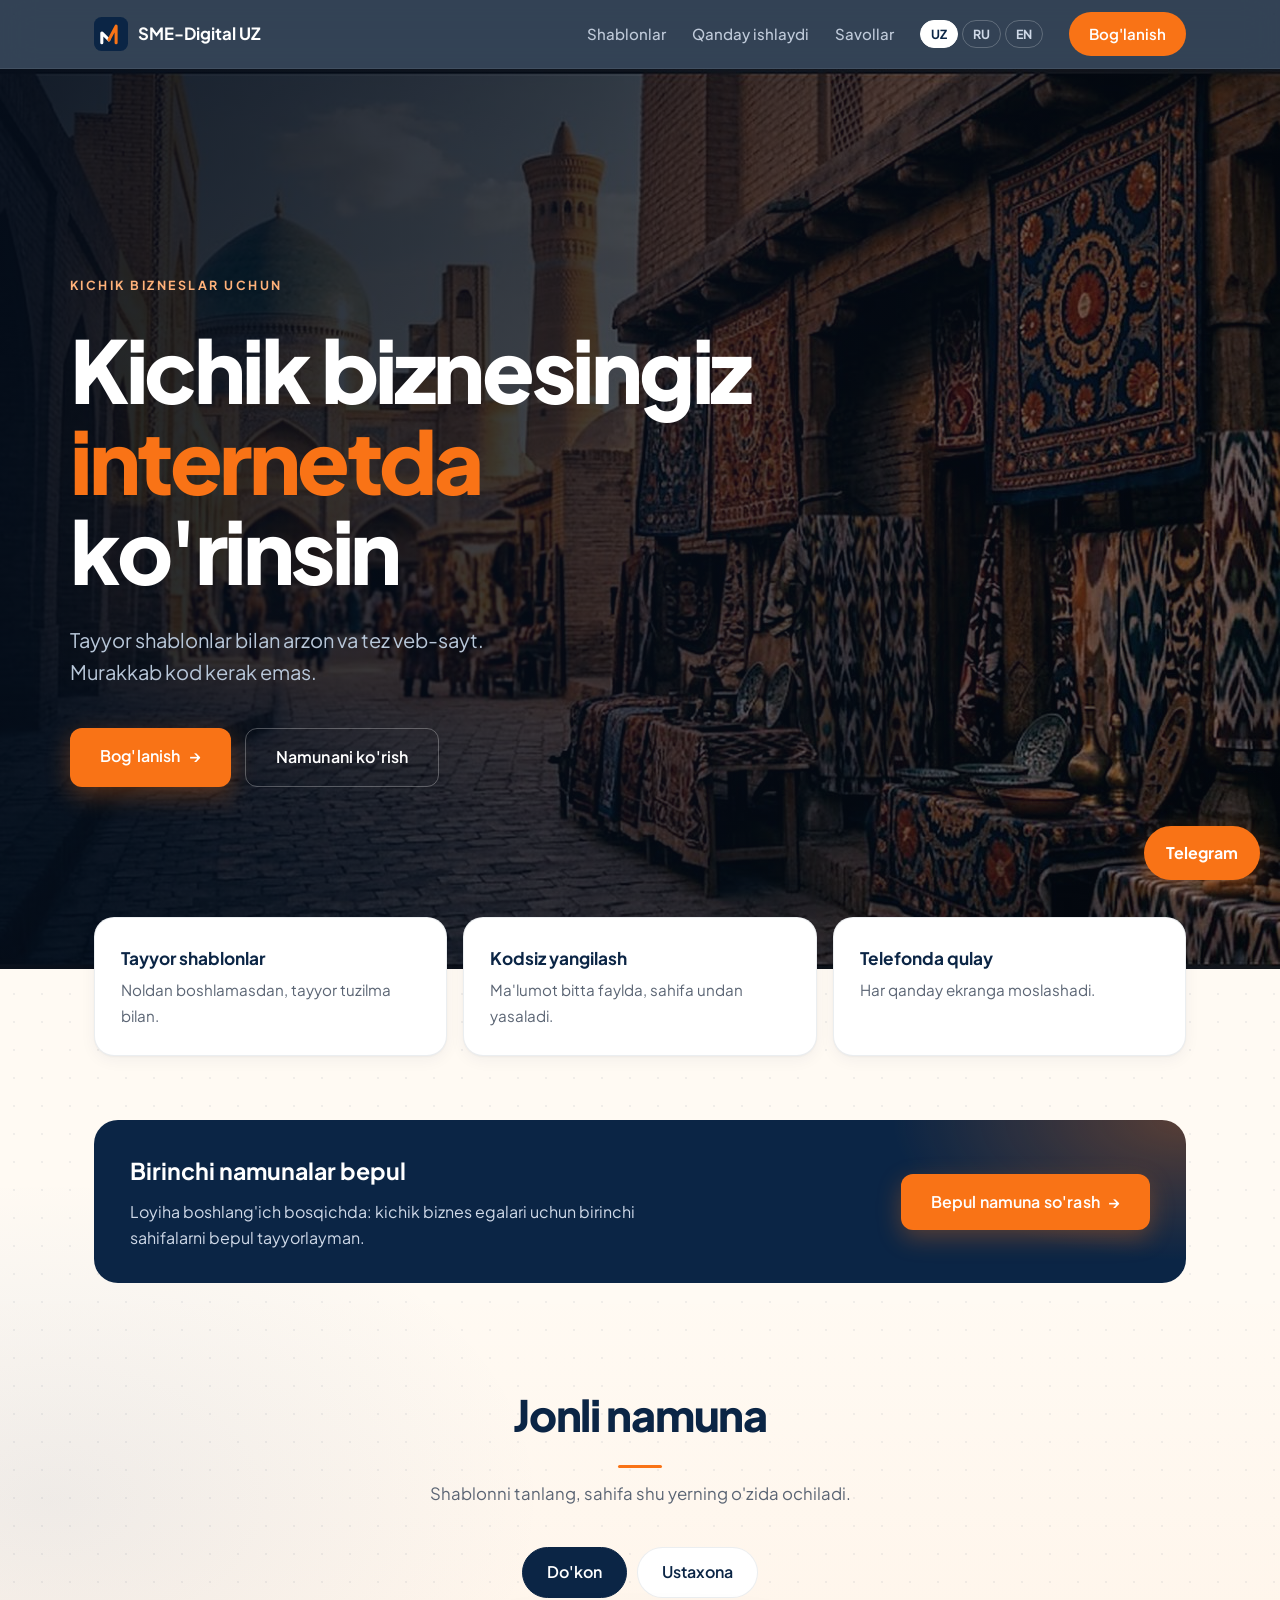
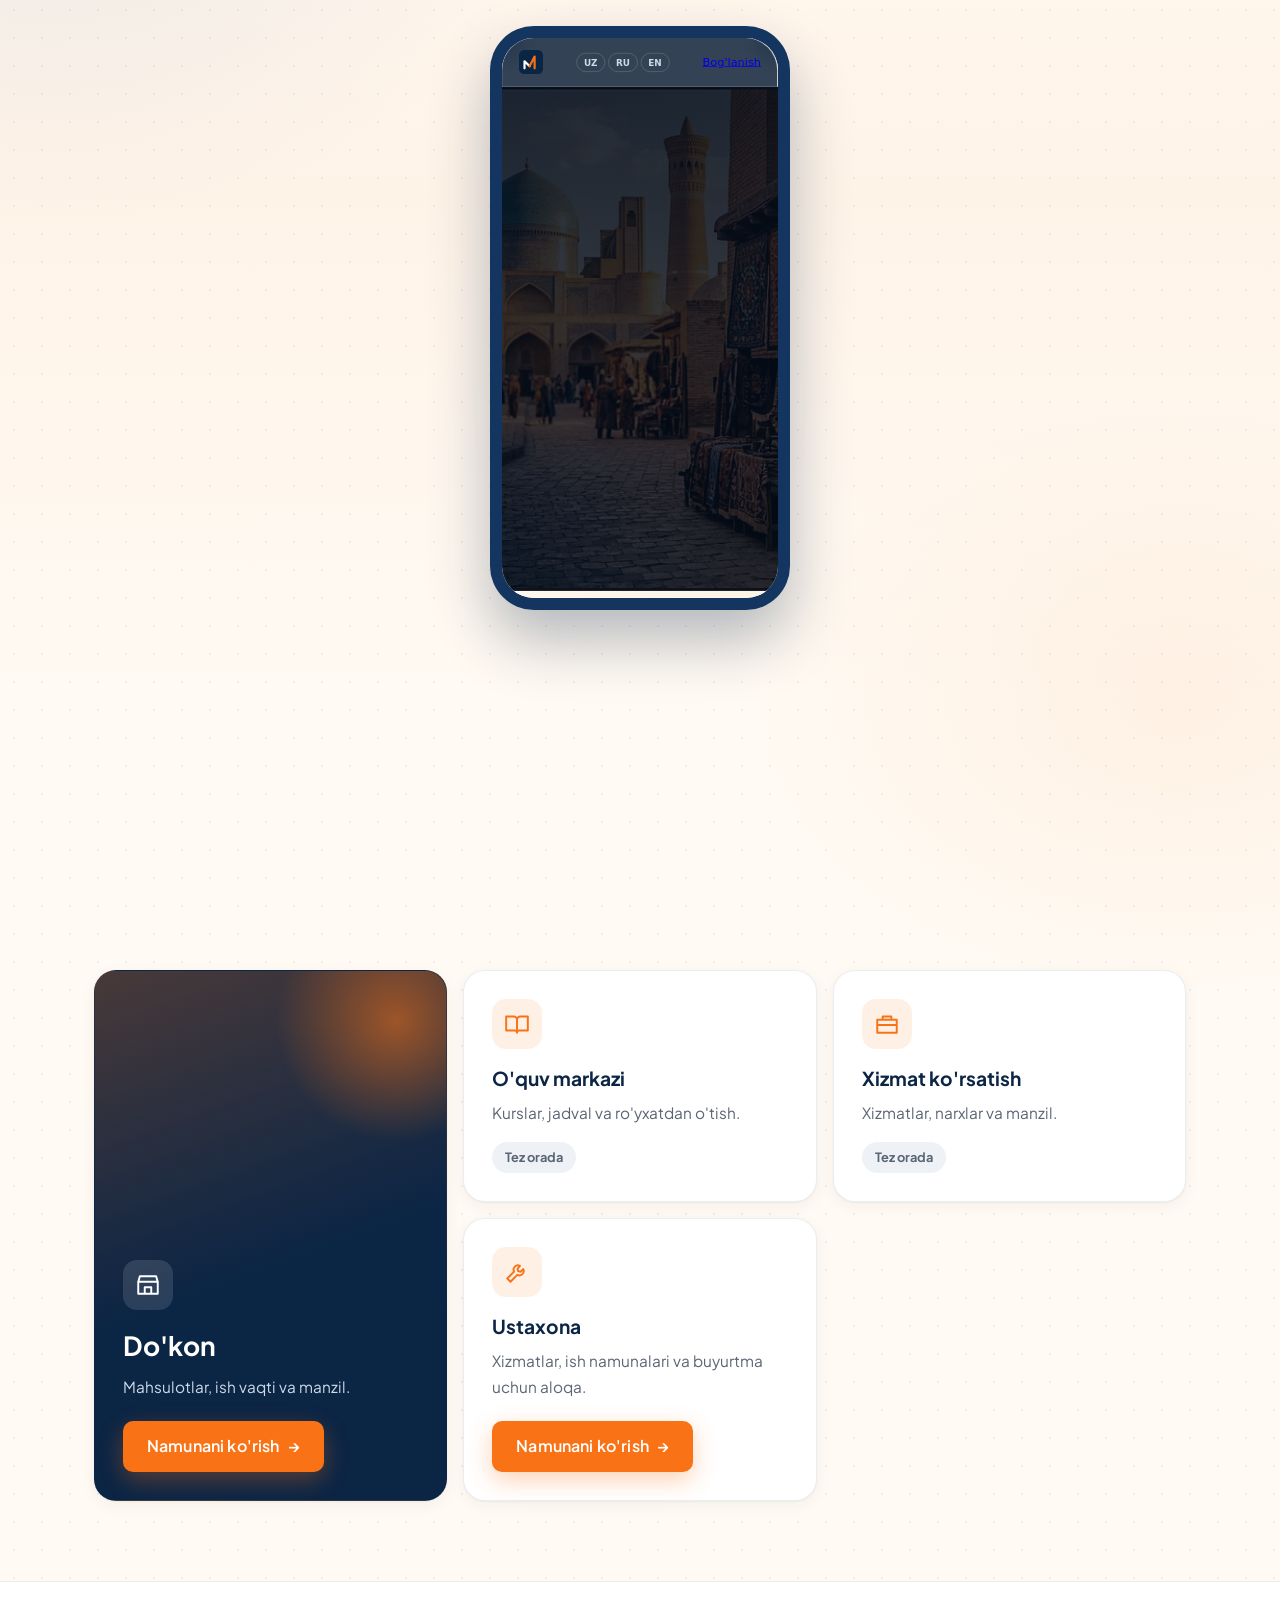
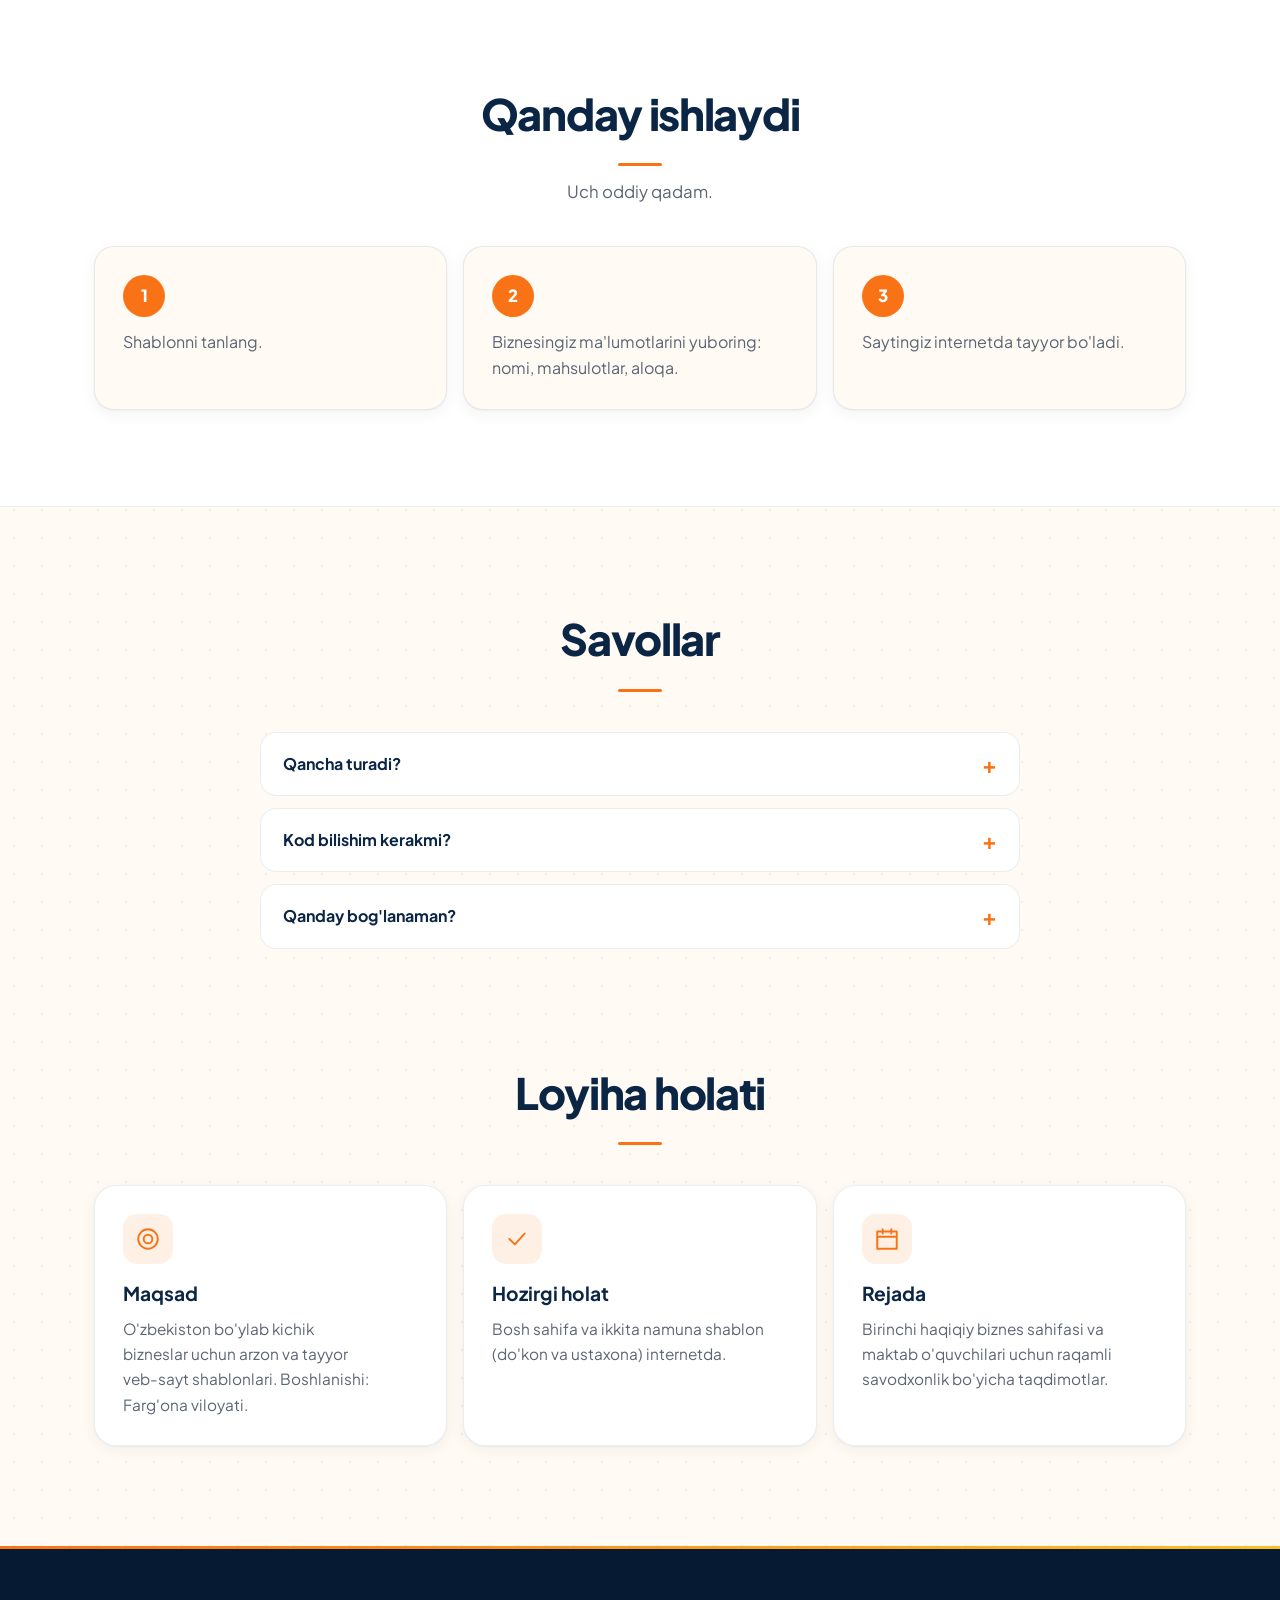
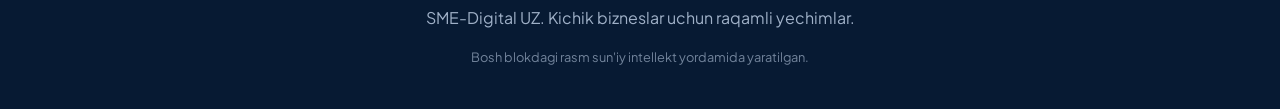
==== index.html @ 94247695 "Add files via upload" ====
<!DOCTYPE html>
<html lang="uz">
<head>
  <meta charset="UTF-8">
  <meta name="viewport" content="width=device-width, initial-scale=1">
  <meta name="theme-color" content="#0b2545">
  <title>SME-Digital UZ</title>
  <meta name="description" content="SME-Digital UZ: kichik bizneslar uchun tayyor va arzon veb-sayt shablonlari.">
  <meta property="og:title" content="SME-Digital UZ">
  <meta property="og:description" content="Kichik bizneslar uchun tayyor va arzon veb-sayt shablonlari.">
  <meta property="og:type" content="website">
  <link rel="icon" type="image/svg+xml" href="logo-icon.svg">
  <link rel="preconnect" href="https://fonts.googleapis.com">
  <link rel="preconnect" href="https://fonts.gstatic.com" crossorigin>
  <link href="https://fonts.googleapis.com/css2?family=Plus+Jakarta+Sans:wght@400;600;700;800&display=swap" rel="stylesheet">
  <link rel="stylesheet" href="styles.css">
  <script>document.documentElement.classList.add('js')</script>
  <style>
  .feats,.steps,.bento,.grid{display:grid;gap:16px;grid-template-columns:1fr}
  .feats{margin-top:-52px;position:relative}
  .info{display:grid;gap:16px;grid-template-columns:1fr;max-width:760px;margin:0 auto}
  @media(min-width:640px){.feats,.steps,.grid{grid-template-columns:repeat(3,1fr)}.info{grid-template-columns:1fr 1fr}}
  @media(min-width:760px){.bento{grid-template-columns:repeat(3,1fr)}.tile.big{grid-row:span 2}}
  .small{margin:10px 0 0;font-size:.8rem;opacity:.7}
  </style>
</head>
<body>
  <nav class="nav">
    <div class="wrap">
      <a class="brand" href="#top"><img src="logo-icon.svg" alt="" width="34" height="34"><span>SME-Digital UZ</span></a>
      <div class="menu">
        <a href="#shablonlar" data-i18n="nav_templates">Shablonlar</a>
        <a href="#qanday" data-i18n="nav_how">Qanday ishlaydi</a>
        <a href="#savollar" data-i18n="nav_faq">Savollar</a>
        <div class="lang" role="group" aria-label="Til">
          <button type="button" data-lang="uz">UZ</button>
          <button type="button" data-lang="ru">RU</button>
          <button type="button" data-lang="en">EN</button>
        </div>
        <a class="pill" href="https://t.me/sotvoldiyev_abduhalim" data-i18n="nav_contact">Bog'lanish</a>
      </div>
    </div>
  </nav>

<header class="hero" id="top">
  <div class="wrap hero-inner">
    <div class="hero-content">
      <span class="tag" data-i18n="tag">KICHIK BIZNESLAR UCHUN</span>
      <h1 data-i18n-html="h1">
        Kichik biznesingiz<br>
        <span>internetda</span> ko'rinsin
      </h1>
      <p data-i18n="hero_p">
        Tayyor shablonlar bilan arzon va tez veb-sayt.<br>
        Murakkab kod kerak emas.
      </p>
      <div class="cta">
        <a class="btn btn-primary" href="https://t.me/sotvoldiyev_abduhalim" data-i18n="nav_contact">Bog'lanish</a>
        <a class="btn btn-ghost" href="dokon.html" data-i18n="sample">Namunani ko'rish</a>
      </div>
    </div>
  </div>
</header>

  <main>
    <div class="wrap">
      <div class="feats reveal">
        <div class="feat"><b data-i18n="feat1_t">Tayyor shablonlar</b><span data-i18n="feat1_d">Noldan boshlamasdan, tayyor tuzilma bilan.</span></div>
        <div class="feat"><b data-i18n="feat2_t">Kodsiz yangilash</b><span data-i18n="feat2_d">Ma'lumot bitta faylda, sahifa undan yasaladi.</span></div>
        <div class="feat"><b data-i18n="feat3_t">Telefonda qulay</b><span data-i18n="feat3_d">Har qanday ekranga moslashadi.</span></div>
      </div>
      <div class="offer reveal">
        <div>
          <h3 data-i18n="offer_h">Birinchi namunalar bepul</h3>
          <p data-i18n="offer_p">Loyiha boshlang'ich bosqichda: kichik biznes egalari uchun birinchi sahifalarni bepul tayyorlayman.</p>
        </div>
        <a class="btn btn-primary" href="https://t.me/sotvoldiyev_abduhalim" data-i18n="offer_btn">Bepul namuna so'rash</a>
      </div>
    </div>

    <section id="jonli">
      <div class="wrap">
        <div class="head reveal"><h2 data-i18n="live_h">Jonli namuna</h2><p data-i18n="live_p">Shablonni tanlang, sahifa shu yerning o'zida ochiladi.</p></div>
        <div class="live reveal">
          <div class="tabs">
            <button type="button" class="tab on" data-src="dokon.html?biznes=dokon" data-i18n="shop_h">Do'kon</button>
            <button type="button" class="tab" data-src="dokon.html?biznes=ustaxona" data-i18n="wk_h">Ustaxona</button>
          </div>
          <div class="device"><div class="screen"><iframe id="preview" src="dokon.html?biznes=dokon" title="Jonli namuna" loading="lazy"></iframe></div></div>
        </div>
      </div>
    </section>

    <section id="shablonlar">
      <div class="wrap">
        <div class="head reveal"><h2 data-i18n="tpl_h">Shablonlar</h2><p data-i18n="tpl_p">Biznesingizga mosini tanlang.</p></div>
        <div class="bento">
          <div class="tile big reveal">
            <div class="ic" aria-hidden="true"><svg viewBox="0 0 24 24"><path d="M3 9l1.5-5h15L21 9M3 9h18M3 9v11h18V9M9 20v-6h6v6"/></svg></div>
            <h3 data-i18n="shop_h">Do'kon</h3>
            <p data-i18n="shop_p">Mahsulotlar, ish vaqti va manzil.</p>
            <a class="btn btn-primary" href="dokon.html" data-i18n="sample">Namunani ko'rish</a>
          </div>
          <div class="tile reveal">
            <div class="ic" aria-hidden="true"><svg viewBox="0 0 24 24"><path d="M2 5h7a3 3 0 0 1 3 3v12a2 2 0 0 0-2-2H2zM22 5h-7a3 3 0 0 0-3 3v12a2 2 0 0 1 2-2h8z"/></svg></div>
            <h3 data-i18n="edu_h">O'quv markazi</h3>
            <p data-i18n="edu_p">Kurslar, jadval va ro'yxatdan o'tish.</p>
            <span class="badge" data-i18n="soon">Tez orada</span>
          </div>
          <div class="tile reveal">
            <div class="ic" aria-hidden="true"><svg viewBox="0 0 24 24"><path d="M3 8h18v12H3zM8 8V5h8v3M3 13h18"/></svg></div>
            <h3 data-i18n="svc_h">Xizmat ko'rsatish</h3>
            <p data-i18n="svc_p">Xizmatlar, narxlar va manzil.</p>
            <span class="badge" data-i18n="soon">Tez orada</span>
          </div>
          <div class="tile reveal">
            <div class="ic" aria-hidden="true"><svg viewBox="0 0 24 24"><path d="M14.7 6.3a4 4 0 0 0-5.4 5.4L3 18l3 3 6.3-6.3a4 4 0 0 0 5.4-5.4l-2.5 2.5-2.1-.6-.6-2.1z"/></svg></div>
            <h3 data-i18n="wk_h">Ustaxona</h3>
            <p data-i18n="wk_p">Xizmatlar, ish namunalari va buyurtma uchun aloqa.</p>
            <a class="btn btn-primary" href="dokon.html?biznes=ustaxona" data-i18n="sample">Namunani ko'rish</a>
          </div>
        </div>
      </div>
    </section>

    <section id="qanday">
      <div class="wrap">
        <div class="head reveal"><h2 data-i18n="how_h">Qanday ishlaydi</h2><p data-i18n="how_p">Uch oddiy qadam.</p></div>
        <div class="steps">
          <div class="step reveal"><span class="num">1</span><p data-i18n="step1">Shablonni tanlang.</p></div>
          <div class="step reveal"><span class="num">2</span><p data-i18n="step2">Biznesingiz ma'lumotlarini yuboring: nomi, mahsulotlar, aloqa.</p></div>
          <div class="step reveal"><span class="num">3</span><p data-i18n="step3">Saytingiz internetda tayyor bo'ladi.</p></div>
        </div>
      </div>
    </section>

    <section id="savollar">
      <div class="wrap">
        <div class="head reveal"><h2 data-i18n="faq_h">Savollar</h2></div>
        <div class="faq reveal">
          <details><summary data-i18n="q1">Qancha turadi?</summary><p data-i18n="a1">Loyiha boshlang'ich bosqichda. Birinchi namunalar bepul tayyorlanmoqda, narxlar keyinroq e'lon qilinadi.</p></details>
          <details><summary data-i18n="q2">Kod bilishim kerakmi?</summary><p data-i18n="a2">Yo'q. Biznes ma'lumotlari (nomi, mahsulotlar, aloqa) bitta oddiy faylda turadi, sahifa shundan o'zi yasaladi.</p></details>
          <details><summary data-i18n="q3">Qanday bog'lanaman?</summary><p data-i18n="a3">Telegram orqali yozing, tugma sahifaning tepasida va pastki burchagida.</p></details>
        </div>
      </div>
    </section>

    <section id="natija">
      <div class="wrap">
        <div class="head reveal"><h2 data-i18n="nat_h">Loyiha holati</h2></div>
        <div class="bento">
          <div class="tile reveal">
            <div class="ic" aria-hidden="true"><svg viewBox="0 0 24 24"><circle cx="12" cy="12" r="9"/><circle cx="12" cy="12" r="4"/></svg></div>
            <h3 data-i18n="nat1_h">Maqsad</h3>
            <p data-i18n="nat1_p">O'zbekiston bo'ylab kichik bizneslar uchun arzon va tayyor veb-sayt shablonlari. Boshlanishi: Farg'ona viloyati.</p>
          </div>
          <div class="tile reveal">
            <div class="ic" aria-hidden="true"><svg viewBox="0 0 24 24"><path d="M5 12l5 5 9-10"/></svg></div>
            <h3 data-i18n="nat2_h">Hozirgi holat</h3>
            <p data-i18n="nat2_p">Bosh sahifa va ikkita namuna shablon (do'kon va ustaxona) internetda.</p>
          </div>
          <div class="tile reveal">
            <div class="ic" aria-hidden="true"><svg viewBox="0 0 24 24"><path d="M3 5h18v16H3zM3 10h18M8 3v4M16 3v4"/></svg></div>
            <h3 data-i18n="nat3_h">Rejada</h3>
            <p data-i18n="nat3_p">Birinchi haqiqiy biznes sahifasi va maktab o'quvchilari uchun raqamli savodxonlik bo'yicha taqdimotlar.</p>
          </div>
        </div>
      </div>
    </section>
  </main>

  <footer>
    <p data-i18n="footer">SME-Digital UZ. Kichik bizneslar uchun raqamli yechimlar.</p>
    <p class="small" data-i18n="foot_note">Bosh blokdagi rasm sun'iy intellekt yordamida yaratilgan.</p>
  </footer>

  <a class="float" href="https://t.me/sotvoldiyev_abduhalim" aria-label="Telegram">Telegram</a>

  <script>
    var items = document.querySelectorAll('.reveal');
    if ('IntersectionObserver' in window) {
      var io = new IntersectionObserver(function (entries) {
        entries.forEach(function (e) {
          if (e.isIntersecting) { e.target.classList.add('in'); io.unobserve(e.target); }
        });
      }, { threshold: 0.12 });
      items.forEach(function (el) { io.observe(el); });
    } else {
      items.forEach(function (el) { el.classList.add('in'); });
    }
    window.addEventListener('scroll', function () {
      document.querySelector('.nav').classList.toggle('scrolled', window.scrollY > 20);
    }, { passive: true });
    document.querySelectorAll('.tab').forEach(function (t) {
      t.addEventListener('click', function () {
        document.getElementById('preview').src = t.getAttribute('data-src');
        document.querySelectorAll('.tab').forEach(function (x) { x.classList.toggle('on', x === t); });
      });
    });
  </script>
  <script src="lang.js"></script>
</body>
</html>
---- styles.css ----
:root {
  --navy: #0b2545;
  --ink: #071a33;
  --orange: #f97316;
  --orange-dark: #ea580c;
  --cream: #fffaf3;
  --text: #1f2937;
  --muted: #5b6574;
  --line: rgba(11, 37, 69, 0.08);
  --shadow-sm: 0 1px 2px rgba(11, 37, 69, 0.04), 0 4px 16px rgba(11, 37, 69, 0.05);
  --shadow-md: 0 8px 30px rgba(11, 37, 69, 0.08);
  --shadow-lg: 0 20px 50px rgba(11, 37, 69, 0.12);
}

* { box-sizing: border-box; }

html {
  scroll-behavior: smooth;
  scroll-padding-top: 80px;
}

body {
  margin: 0;
  font-family: "Plus Jakarta Sans", "Segoe UI", system-ui, -apple-system, Roboto, Arial, sans-serif;
  color: var(--text);
  line-height: 1.65;
  text-align: center;
  -webkit-font-smoothing: antialiased;
  background:
    radial-gradient(900px 520px at 88% 640px, rgba(249, 115, 22, 0.09), transparent 62%),
    radial-gradient(800px 520px at 4% 1500px, rgba(30, 74, 138, 0.07), transparent 62%),
    radial-gradient(700px 480px at 92% 2300px, rgba(249, 115, 22, 0.07), transparent 62%),
    radial-gradient(rgba(11, 37, 69, 0.06) 1px, transparent 1px) 0 0 / 28px 28px,
    var(--cream);
}

img { max-width: 100%; }
h1, h2, h3 { text-wrap: balance; }
h1, h2 { font-weight: 800; letter-spacing: -0.03em; }
p { text-wrap: pretty; }

::selection {
  background: var(--orange);
  color: var(--navy);
}

.wrap {
  max-width: 1140px;
  margin: 0 auto;
  padding: 0 24px;
}

a:focus-visible,
summary:focus-visible,
button:focus-visible {
  outline: 3px solid #f59e0b;
  outline-offset: 3px;
}

/* Progress bar */
@supports (animation-timeline: scroll()) {
  body::before {
    content: "";
    position: fixed;
    top: 0;
    left: 0;
    width: 100%;
    height: 3px;
    background: linear-gradient(90deg, var(--orange), #fbbf24);
    transform-origin: 0 50%;
    transform: scaleX(0);
    z-index: 50;
    animation: grow linear both;
    animation-timeline: scroll();
  }
  @keyframes grow { to { transform: scaleX(1); } }
}

/* ========== NAV ========== */
.nav {
  position: sticky;
  top: 0;
  z-index: 20;
  background: rgba(7, 26, 51, 0.82);
  -webkit-backdrop-filter: blur(16px);
  backdrop-filter: blur(16px);
  border-bottom: 1px solid rgba(255, 255, 255, 0.07);
  transition: background 0.25s, height 0.25s;
}

.nav .wrap {
  display: flex;
  align-items: center;
  justify-content: space-between;
  height: 68px;
  transition: height 0.25s;
}

.nav.scrolled {
  background: rgba(7, 26, 51, 0.94);
}

.nav.scrolled .wrap { height: 58px; }

.brand {
  display: flex;
  align-items: center;
  gap: 10px;
  color: #fff;
  font-weight: 700;
  text-decoration: none;
  font-size: 1.05rem;
}

.brand img { width: 34px; height: 34px; }

.menu {
  display: flex;
  align-items: center;
  gap: 26px;
}

.menu a {
  color: #cfd9e8;
  text-decoration: none;
  font-weight: 500;
  font-size: 0.94rem;
  opacity: 0.9;
  transition: opacity 0.2s, color 0.2s;
}

.menu a:hover {
  color: #fff;
  opacity: 1;
}

.menu .pill {
  background: var(--orange);
  color: #fff;
  padding: 10px 20px;
  border-radius: 999px;
  font-weight: 600;
  opacity: 1;
}

.menu .pill:hover {
  background: var(--orange-dark);
  color: #fff;
}

.lang { display: flex; gap: 4px; }

.lang button {
  background: transparent;
  border: 1px solid rgba(255, 255, 255, 0.22);
  color: #cfd9e8;
  padding: 5px 10px;
  border-radius: 999px;
  font-weight: 700;
  font-size: 0.78rem;
  cursor: pointer;
  font-family: inherit;
  transition: all 0.2s;
}

.lang button:hover { color: #fff; border-color: rgba(255, 255, 255, 0.4); }
.lang button.on {
  background: #fff;
  color: var(--navy);
  border-color: #fff;
}

/* ========== PREMIUM HERO (Unlock style) ========== */
.hero {
  position: relative;
  min-height: 100vh;
  display: flex;
  align-items: center;
  color: #fff;
  background: #050d1a;
  overflow: hidden;
}

/* Orqa fon rasmi (yumshoq) */
.hero::before {
  content: "";
  position: absolute;
  inset: 0;
  background:
    linear-gradient(105deg, 
      rgba(5, 13, 26, 0.92) 0%, 
      rgba(5, 13, 26, 0.78) 40%, 
      rgba(5, 13, 26, 0.45) 100%),
    url("hero2.jpg") center right / cover no-repeat;
  z-index: 0;
}

.hero-inner {
  position: relative;
  z-index: 2;
  width: 100%;
  padding: 120px 0 100px;
}

.hero-content {
  max-width: 720px;
  text-align: left;
}

.hero .tag {
  display: inline-block;
  font-size: 0.78rem;
  font-weight: 700;
  letter-spacing: 0.2em;
  text-transform: uppercase;
  color: #ffb27a;
  margin-bottom: 28px;
  padding: 0;
  border: none;
}

.hero h1 {
  margin: 0;
  font-size: clamp(3.2rem, 7.5vw, 5.4rem);
  line-height: 1.05;
  letter-spacing: -0.04em;
  font-weight: 800;
  color: #fff;
}

.hero h1 span {
  color: #f97316;
  background: none;
  -webkit-background-clip: unset;
  background-clip: unset;
}

.hero p {
  margin: 28px 0 0;
  font-size: 1.25rem;
  line-height: 1.6;
  color: #b8c7d9;
  max-width: 480px;
}

.hero .cta {
  margin-top: 40px;
  display: flex;
  gap: 14px;
  flex-wrap: wrap;
  justify-content: flex-start;
}

/* Tugmalar */
.btn {
  display: inline-flex;
  align-items: center;
  padding: 16px 32px;
  border-radius: 12px;
  font-weight: 600;
  font-size: 1rem;
  text-decoration: none;
  transition: all 0.25s ease;
}

.btn-primary {
  background: #f97316;
  color: #fff;
  box-shadow: 0 8px 28px rgba(249, 115, 22, 0.35);
}

.btn-primary:hover {
  background: #ea580c;
  transform: translateY(-3px);
  box-shadow: 0 14px 36px rgba(249, 115, 22, 0.45);
}

.btn-ghost {
  background: transparent;
  color: #fff;
  border: 1.5px solid rgba(255, 255, 255, 0.3);
}

.btn-ghost:hover {
  background: rgba(255, 255, 255, 0.08);
  border-color: rgba(255, 255, 255, 0.5);
}

/* Mobil */
@media (max-width: 768px) {
  .hero {
    min-height: 90vh;
  }
  
  .hero::before {
    background:
      linear-gradient(180deg, 
        rgba(5, 13, 26, 0.88) 0%, 
        rgba(5, 13, 26, 0.75) 100%),
      url("hero2.jpg") center / cover no-repeat;
  }
  
  .hero-inner {
    padding: 100px 0 80px;
  }
  
  .hero h1 {
    font-size: clamp(2.6rem, 9vw, 3.6rem);
  }
  
  .hero p {
    font-size: 1.1rem;
  }
}

/* ========== BUTTONS ========== */
.btn {
  display: inline-block;
  padding: 15px 30px;
  border-radius: 12px;
  font-weight: 600;
  text-decoration: none;
  transition: all 0.25s ease;
  letter-spacing: 0.01em;
}

.btn-primary {
  background: var(--orange);
  color: #fff;
  box-shadow: 0 8px 24px rgba(249, 115, 22, 0.32);
}

.btn-primary::after {
  content: "→";
  display: inline-block;
  margin-left: 8px;
  transition: transform 0.2s;
}

.btn-primary:hover {
  background: var(--orange-dark);
  transform: translateY(-3px);
  box-shadow: 0 14px 32px rgba(249, 115, 22, 0.4);
}

.btn-primary:hover::after { transform: translateX(5px); }

.btn-ghost {
  color: #fff;
  border: 1px solid rgba(255, 255, 255, 0.28);
  background: transparent;
}

.btn-ghost:hover {
  background: rgba(255, 255, 255, 0.1);
  border-color: rgba(255, 255, 255, 0.45);
}

/* ========== SECTIONS ========== */
section { padding: 96px 0 0; }

.head { margin-bottom: 40px; }

.head h2 {
  margin: 0;
  font-size: clamp(1.9rem, 4.2vw, 2.7rem);
  color: var(--navy);
  letter-spacing: -0.03em;
}

.head h2::after {
  content: "";
  display: block;
  width: 44px;
  height: 3px;
  margin: 14px auto 0;
  border-radius: 3px;
  background: var(--orange);
}

.head p {
  margin: 12px 0 0;
  color: var(--muted);
  font-size: 1.05rem;
}

/* ========== FEATURES ========== */
.feats,
.steps,
.bento,
.grid {
  display: grid;
  gap: 20px;
  grid-template-columns: 1fr;
}

.feats {
  margin-top: -56px;
  position: relative;
  z-index: 5;
}

.feat,
.step,
.tile,
.card,
.info div {
  background: #fff;
  border: 1px solid var(--line);
  box-shadow: var(--shadow-sm);
}

.feat {
  border-radius: 20px;
  padding: 26px;
  text-align: left;
  transition: transform 0.3s, box-shadow 0.3s;
}

.feat:hover {
  transform: translateY(-4px);
  box-shadow: var(--shadow-md);
}

.feat b {
  display: block;
  color: var(--navy);
  font-size: 1.08rem;
  margin-bottom: 4px;
}

.feat span { color: var(--muted); font-size: 0.95rem; }

/* Offer card */
.offer {
  margin-top: 64px;
  display: flex;
  flex-wrap: wrap;
  gap: 24px;
  align-items: center;
  justify-content: space-between;
  text-align: left;
  padding: 32px 36px;
  border-radius: 24px;
  color: #fff;
  background:
    radial-gradient(420px 200px at 100% 0%, rgba(249, 115, 22, 0.32), transparent 70%),
    var(--navy);
}

.offer h3 {
  margin: 0 0 8px;
  font-size: 1.45rem;
}

.offer p {
  margin: 0;
  color: #cfd9e8;
  max-width: 520px;
}

/* ========== LIVE PREVIEW ========== */
#jonli {
  padding-bottom: 96px;
  background: linear-gradient(180deg, transparent, rgba(249, 115, 22, 0.05) 50%, transparent);
}

.live {
  display: grid;
  gap: 28px;
  justify-items: center;
}

.tabs { display: flex; gap: 10px; }

.tab {
  font: inherit;
  font-weight: 600;
  padding: 11px 24px;
  border-radius: 999px;
  border: 1px solid var(--line);
  background: #fff;
  color: var(--navy);
  cursor: pointer;
  transition: all 0.2s;
}

.tab:hover { border-color: rgba(249, 115, 22, 0.4); }
.tab.on {
  background: var(--navy);
  color: #fff;
  border-color: var(--navy);
}

.device {
  width: 300px;
  padding: 12px;
  border-radius: 44px;
  background: #14355f;
  box-shadow: 0 30px 60px rgba(11, 37, 69, 0.3);
}

.screen {
  width: 276px;
  height: 560px;
  border-radius: 32px;
  overflow: hidden;
  background: #fff;
}

.screen iframe {
  width: 390px;
  height: 791px;
  border: 0;
  transform: scale(0.7077);
  transform-origin: 0 0;
}

/* ========== CARDS / TILES ========== */
.tile,
.card {
  border-radius: 22px;
  padding: 28px;
  display: flex;
  flex-direction: column;
  align-items: flex-start;
  text-align: left;
  transition: all 0.3s ease;
}

.tile:hover,
.card:hover {
  transform: translateY(-7px);
  box-shadow: var(--shadow-lg);
  border-color: rgba(249, 115, 22, 0.35);
}

.ic {
  width: 50px;
  height: 50px;
  border-radius: 14px;
  display: grid;
  place-items: center;
  background: rgba(249, 115, 22, 0.11);
  color: var(--orange);
  font-size: 0;
}

.ic svg {
  width: 26px;
  height: 26px;
  fill: none;
  stroke: currentColor;
  stroke-width: 1.8;
  stroke-linecap: round;
  stroke-linejoin: round;
}

.tile h3,
.card h3 {
  margin: 14px 0 6px;
  color: var(--navy);
  font-size: 1.2rem;
}

.tile p,
.card p {
  margin: 0;
  color: var(--muted);
  font-size: 0.96rem;
}

.tile.big {
  position: relative;
  overflow: hidden;
  justify-content: flex-end;
  min-height: 280px;
  background: linear-gradient(160deg, rgba(249, 115, 22, 0.26), transparent 55%), var(--navy);
  border-color: transparent;
}

.tile.big::after {
  content: "";
  position: absolute;
  right: -70px;
  top: -70px;
  width: 240px;
  height: 240px;
  border-radius: 50%;
  background: radial-gradient(closest-side, rgba(249, 115, 22, 0.55), transparent);
  pointer-events: none;
}

.tile.big .ic {
  background: rgba(255, 255, 255, 0.12);
  color: #fff;
}

.tile.big h3 {
  color: #fff;
  font-size: 1.65rem;
}

.tile.big p { color: #cfd9e8; }

.badge {
  margin-top: 16px;
  padding: 5px 13px;
  border-radius: 999px;
  background: #eef2f7;
  color: var(--muted);
  font-size: 0.8rem;
  font-weight: 700;
}

.tile .btn {
  margin-top: 22px;
  padding: 12px 24px;
  border-radius: 10px;
}

/* ========== STEPS ========== */
#qanday {
  background: #fff;
  margin-top: 80px;
  padding: 96px 0;
  border-top: 1px solid var(--line);
  border-bottom: 1px solid var(--line);
}

.step {
  border-radius: 20px;
  padding: 28px;
  text-align: left;
  background: var(--cream);
  transition: transform 0.25s;
}

.step:hover { transform: translateY(-3px); }

.num {
  display: inline-grid;
  place-items: center;
  width: 42px;
  height: 42px;
  border-radius: 50%;
  background: var(--orange);
  color: #fff;
  font-weight: 800;
  margin-bottom: 12px;
  font-size: 1.05rem;
}

.step p {
  margin: 0;
  color: var(--muted);
}

/* ========== FAQ ========== */
.faq { max-width: 760px; margin: 0 auto; }

details {
  background: #fff;
  border: 1px solid var(--line);
  border-radius: 16px;
  padding: 18px 22px;
  margin-bottom: 12px;
  text-align: left;
  transition: all 0.25s;
}

summary {
  cursor: pointer;
  font-weight: 700;
  color: var(--navy);
  list-style: none;
  display: flex;
  justify-content: space-between;
  align-items: center;
  gap: 12px;
}

summary::-webkit-details-marker { display: none; }

summary::after {
  content: "+";
  font-size: 1.4rem;
  line-height: 1;
  color: var(--orange);
  transition: transform 0.2s;
}

details[open] summary::after { transform: rotate(45deg); }

details[open] {
  border-color: rgba(249, 115, 22, 0.35);
  box-shadow: var(--shadow-md);
}

details p {
  margin: 12px 0 0;
  color: var(--muted);
}

/* ========== FOOTER ========== */
footer {
  margin-top: 100px;
  background: var(--ink);
  color: #9fb0c7;
  padding: 40px 20px;
  border-top: 3px solid transparent;
  border-image: linear-gradient(90deg, var(--orange), #fbbf24) 1;
}

footer a { color: #fff; }

.small {
  margin: 10px 0 0;
  font-size: 0.8rem;
  opacity: 0.7;
}

.float {
  position: fixed;
  right: 20px;
  bottom: 20px;
  z-index: 30;
  background: var(--orange);
  color: #fff;
  font-weight: 700;
  text-decoration: none;
  padding: 14px 22px;
  border-radius: 999px;
  box-shadow: 0 8px 24px rgba(249, 115, 22, 0.35);
  transition: transform 0.2s, box-shadow 0.2s;
}

.float:hover {
  transform: translateY(-3px);
  box-shadow: 0 12px 28px rgba(249, 115, 22, 0.45);
}

/* ========== SAMPLE PAGE ========== */
.back {
  display: inline-block;
  margin-top: 8px;
  color: var(--navy);
  font-weight: 700;
}

.info {
  display: grid;
  gap: 16px;
  grid-template-columns: 1fr;
  max-width: 760px;
  margin: 0 auto;
}

.info div {
  border-radius: 20px;
  padding: 24px;
  text-align: left;
}

.info p { margin: 0; }

/* ========== ANIMATIONS ========== */
.js .reveal {
  opacity: 0;
  transform: translateY(22px);
  transition: opacity 0.7s ease, transform 0.7s ease;
}

.js .reveal.in {
  opacity: 1;
  transform: none;
}

/* ========== RESPONSIVE ========== */
@media (min-width: 640px) {
  .feats, .steps, .grid { grid-template-columns: repeat(3, 1fr); }
  .info { grid-template-columns: 1fr 1fr; }
}

@media (min-width: 760px) {
  .bento { grid-template-columns: repeat(3, 1fr); }
  .tile.big { grid-row: span 2; }
}

@media (max-width: 899px) {
  #top.hero {
    background:
      linear-gradient(180deg, rgba(7, 26, 51, 0.9), rgba(7, 26, 51, 0.72)),
      url("hero2.jpg") center/cover no-repeat,
      var(--navy);
    min-height: auto;
  }
}

@media (max-width: 640px) {
  .menu a:not(.pill) { display: none; }
  .brand span { display: none; }
  .hero { padding: 80px 0 100px; }
  #top.hero .wrap { padding-top: 90px; padding-bottom: 90px; }
  .btn { padding: 14px 24px; }
  section { padding: 72px 0 0; }
  #qanday { padding: 72px 0; }
}

@media (prefers-reduced-motion: reduce) {
  html { scroll-behavior: auto; }
  * { transition: none !important; }
  .float { animation: none; }
  body::before { display: none; }
  .js .reveal { opacity: 1; transform: none; }
}
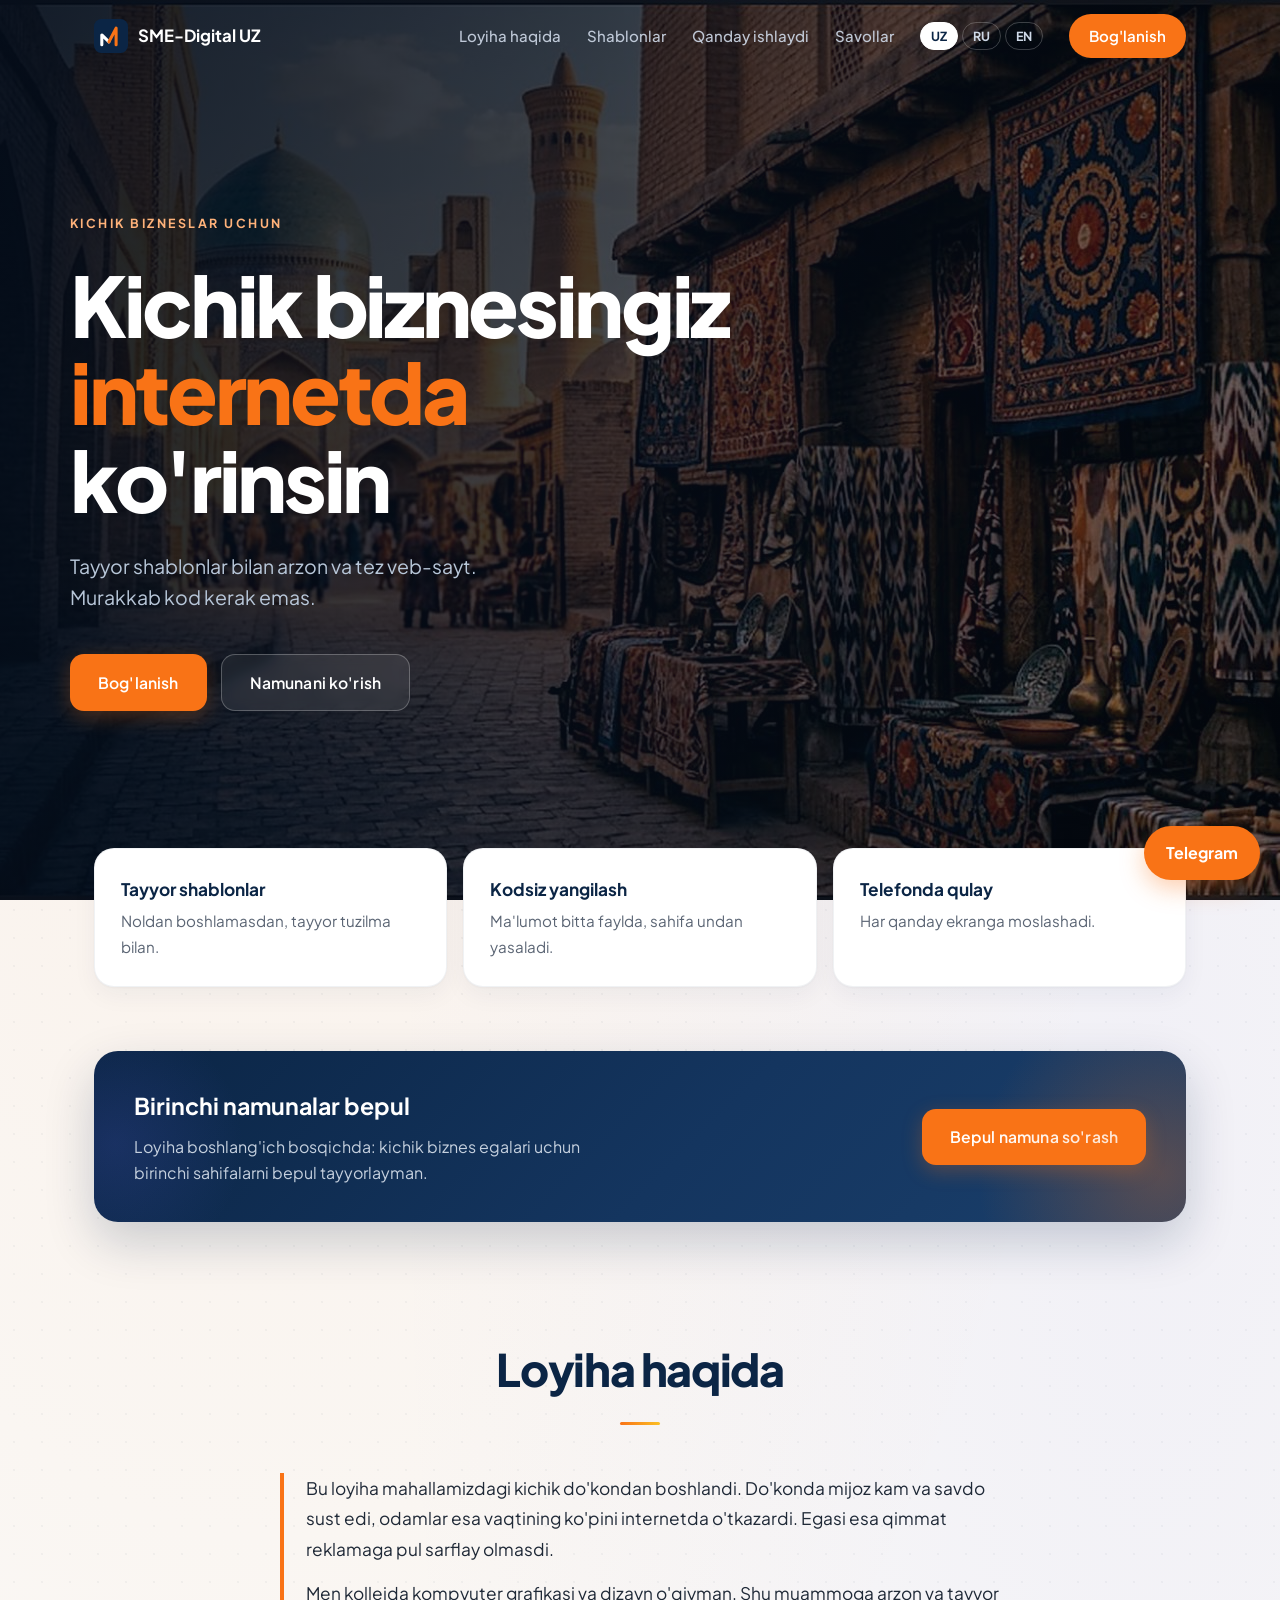
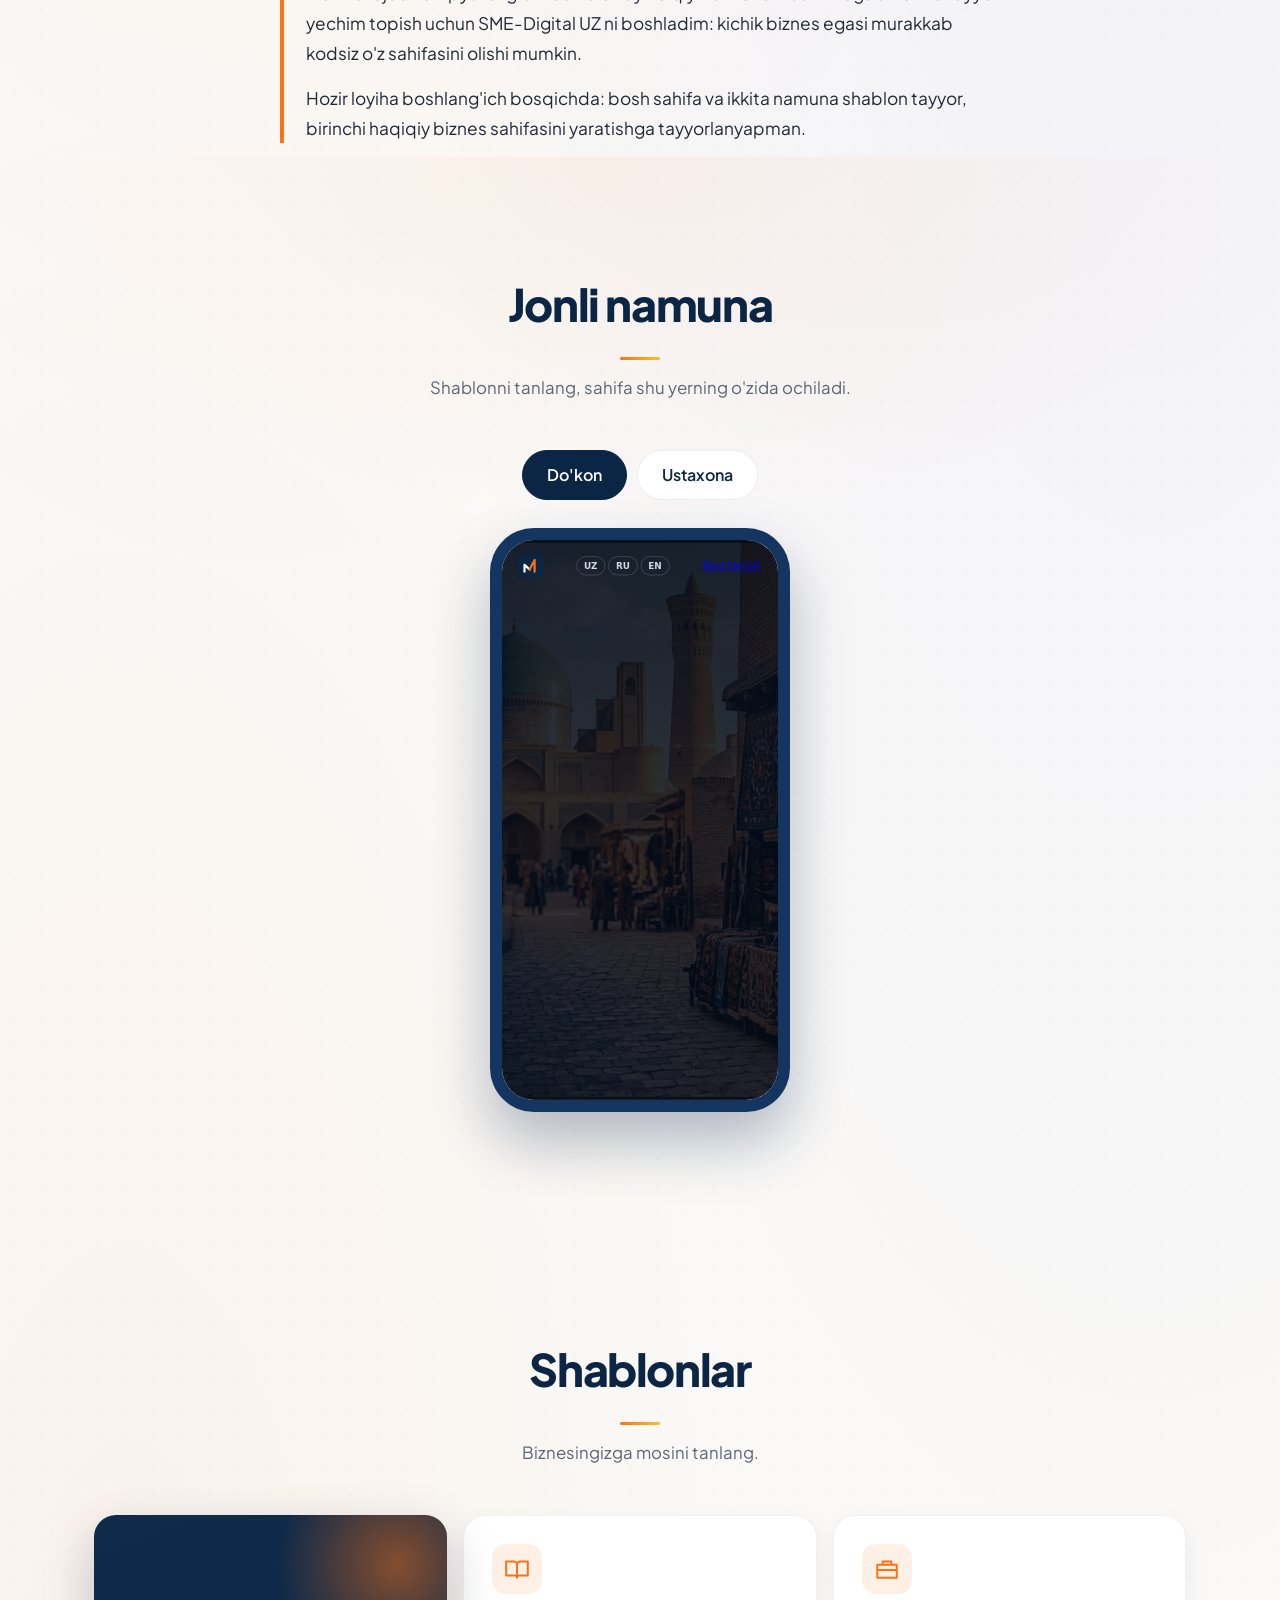
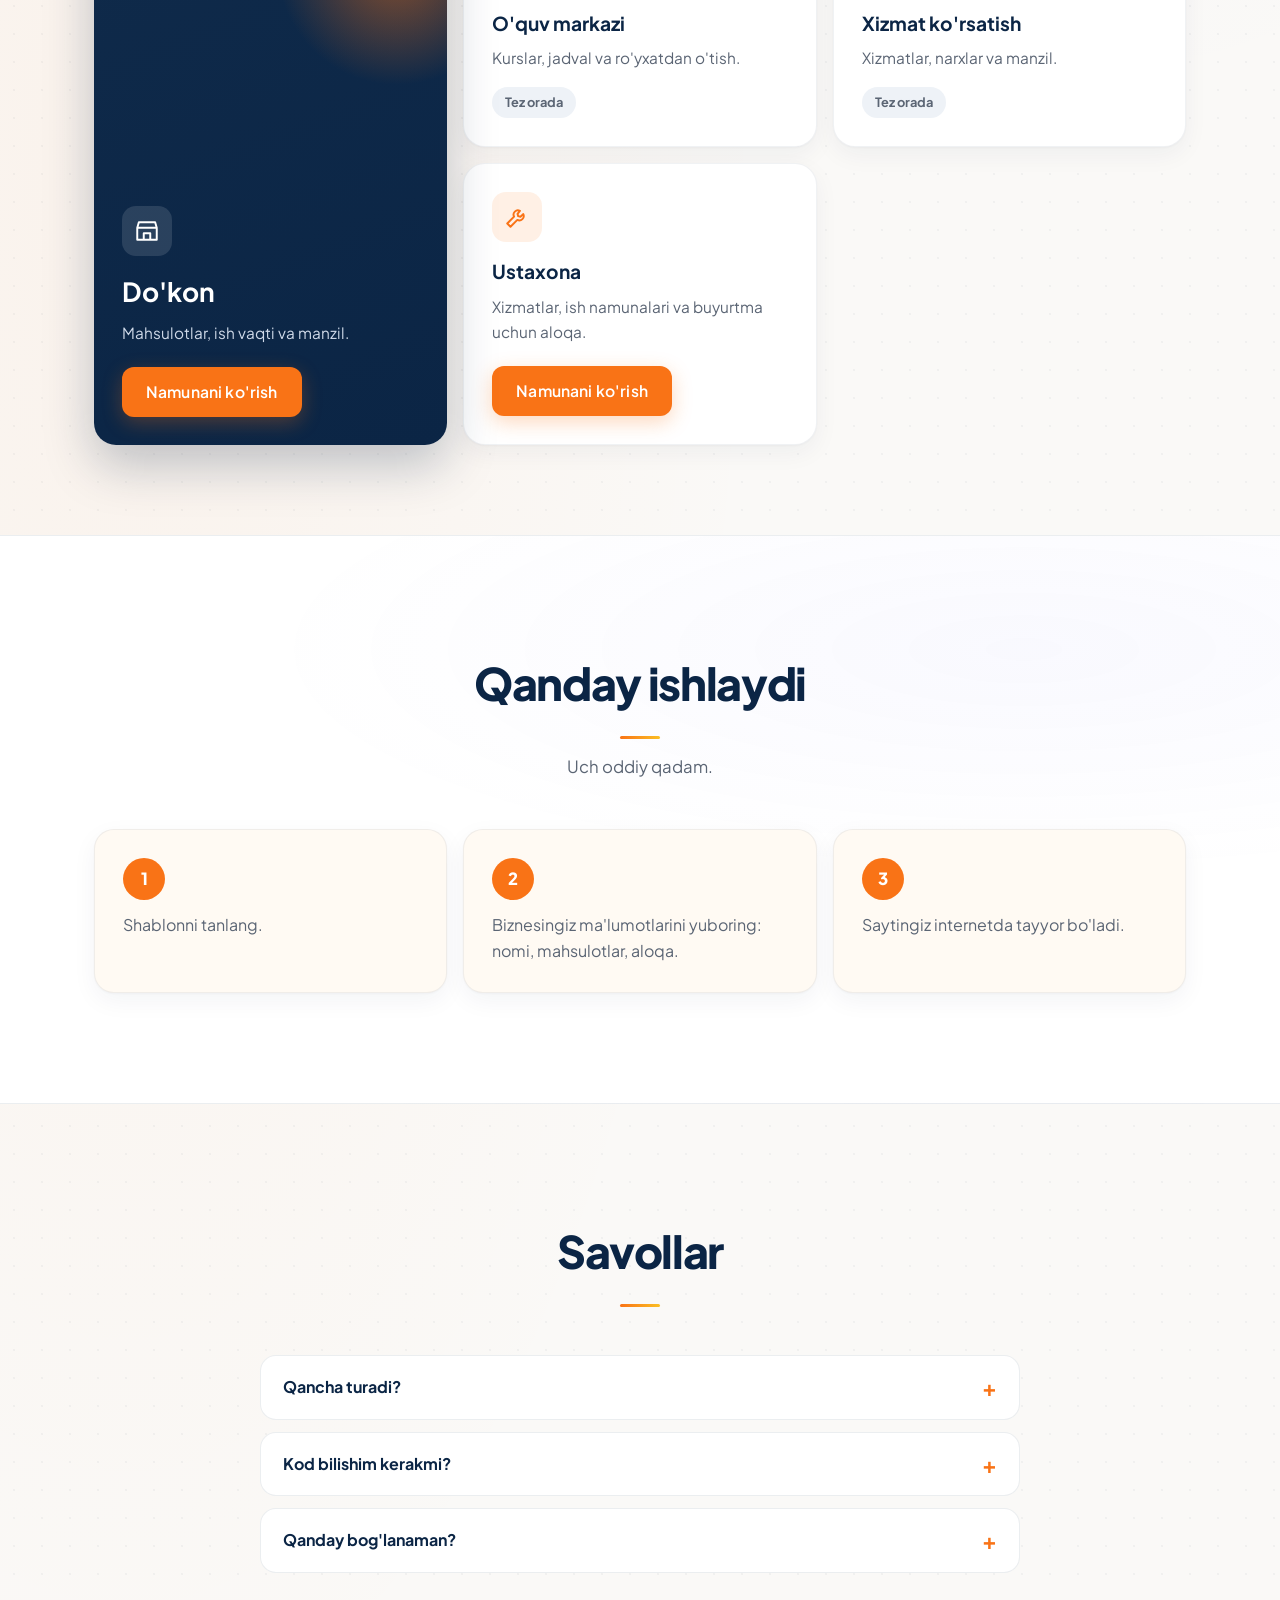
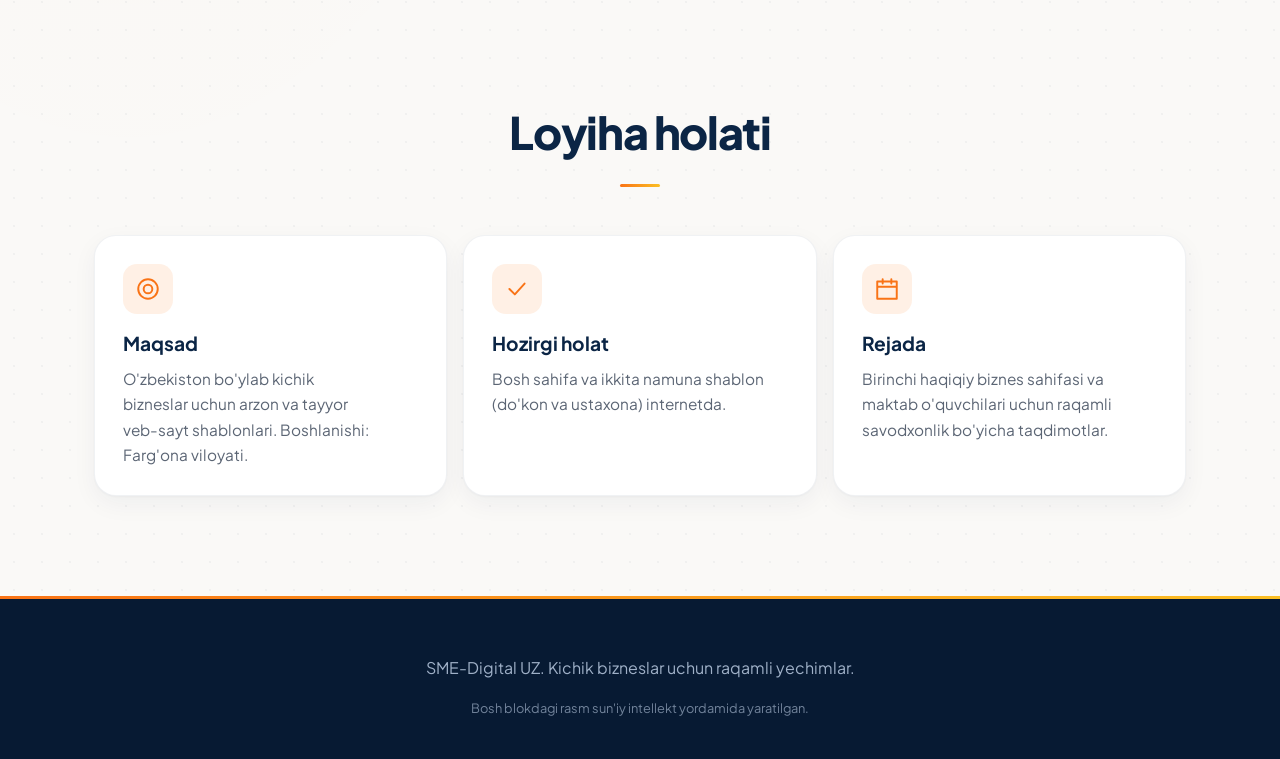
==== commit 0ad90457: "Add files via upload" ====
--- a/index.html
+++ b/index.html
@@ -22,6 +22,8 @@
   @media(min-width:640px){.feats,.steps,.grid{grid-template-columns:repeat(3,1fr)}.info{grid-template-columns:1fr 1fr}}
   @media(min-width:760px){.bento{grid-template-columns:repeat(3,1fr)}.tile.big{grid-row:span 2}}
   .small{margin:10px 0 0;font-size:.8rem;opacity:.7}
+    .about{max-width:720px;margin:0 auto;text-align:left;font-size:1.08rem;line-height:1.75;border-left:4px solid var(--orange);padding-left:22px}
+  .about p{margin:0 0 14px;color:var(--text)}
   </style>
 </head>
 <body>
@@ -29,6 +31,7 @@
     <div class="wrap">
       <a class="brand" href="#top"><img src="logo-icon.svg" alt="" width="34" height="34"><span>SME-Digital UZ</span></a>
       <div class="menu">
+                <a href="#haqida" data-i18n="nav_about">Loyiha haqida</a>
         <a href="#shablonlar" data-i18n="nav_templates">Shablonlar</a>
         <a href="#qanday" data-i18n="nav_how">Qanday ishlaydi</a>
         <a href="#savollar" data-i18n="nav_faq">Savollar</a>
@@ -77,6 +80,16 @@
         <a class="btn btn-primary" href="https://t.me/sotvoldiyev_abduhalim" data-i18n="offer_btn">Bepul namuna so'rash</a>
       </div>
     </div>
+        <section id="haqida">
+      <div class="wrap">
+        <div class="head reveal"><h2 data-i18n="about_h">Loyiha haqida</h2></div>
+        <div class="about reveal">
+          <p data-i18n="about_1">Bu loyiha mahallamizdagi kichik do'kondan boshlandi. Do'konda mijoz kam va savdo sust edi, odamlar esa vaqtining ko'pini internetda o'tkazardi. Egasi esa qimmat reklamaga pul sarflay olmasdi.</p>
+          <p data-i18n="about_2">Men kollejda kompyuter grafikasi va dizayn o'qiyman. Shu muammoga arzon va tayyor yechim topish uchun SME-Digital UZ ni boshladim: kichik biznes egasi murakkab kodsiz o'z sahifasini olishi mumkin.</p>
+          <p data-i18n="about_3">Hozir loyiha boshlang'ich bosqichda: bosh sahifa va ikkita namuna shablon tayyor, birinchi haqiqiy biznes sahifasini yaratishga tayyorlanyapman.</p>
+        </div>
+      </div>
+    </section>
 
     <section id="jonli">
       <div class="wrap">
--- a/styles.css
+++ b/styles.css
@@ -7,8 +7,8 @@
   --text: #1f2937;
   --muted: #5b6574;
   --line: rgba(11, 37, 69, 0.08);
-  --shadow-sm: 0 1px 2px rgba(11, 37, 69, 0.04), 0 4px 16px rgba(11, 37, 69, 0.05);
-  --shadow-md: 0 8px 30px rgba(11, 37, 69, 0.08);
+  --shadow-sm: 0 4px 20px rgba(11, 37, 69, 0.04);
+  --shadow-md: 0 12px 32px rgba(11, 37, 69, 0.08);
   --shadow-lg: 0 20px 50px rgba(11, 37, 69, 0.12);
 }
 
@@ -27,11 +27,11 @@
   text-align: center;
   -webkit-font-smoothing: antialiased;
   background:
-    radial-gradient(900px 520px at 88% 640px, rgba(249, 115, 22, 0.09), transparent 62%),
-    radial-gradient(800px 520px at 4% 1500px, rgba(30, 74, 138, 0.07), transparent 62%),
-    radial-gradient(700px 480px at 92% 2300px, rgba(249, 115, 22, 0.07), transparent 62%),
-    radial-gradient(rgba(11, 37, 69, 0.06) 1px, transparent 1px) 0 0 / 28px 28px,
-    var(--cream);
+    radial-gradient(ellipse 80% 50% at 20% -10%, rgba(249, 115, 22, 0.09), transparent),
+    radial-gradient(ellipse 60% 40% at 90% 20%, rgba(99, 102, 241, 0.06), transparent),
+    radial-gradient(ellipse 50% 30% at 10% 60%, rgba(249, 115, 22, 0.05), transparent),
+    radial-gradient(rgba(11, 37, 69, 0.04) 1px, transparent 1px) 0 0 / 28px 28px,
+    #faf9f7;
 }
 
 img { max-width: 100%; }
@@ -41,7 +41,7 @@
 
 ::selection {
   background: var(--orange);
-  color: var(--navy);
+  color: #fff;
 }
 
 .wrap {
@@ -78,29 +78,36 @@
 
 /* ========== NAV ========== */
 .nav {
-  position: sticky;
+  position: absolute;
   top: 0;
-  z-index: 20;
-  background: rgba(7, 26, 51, 0.82);
-  -webkit-backdrop-filter: blur(16px);
-  backdrop-filter: blur(16px);
-  border-bottom: 1px solid rgba(255, 255, 255, 0.07);
-  transition: background 0.25s, height 0.25s;
+  left: 0;
+  right: 0;
+  z-index: 30;
+  background: transparent;
+  border-bottom: none;
+  transition: background 0.3s ease, box-shadow 0.3s ease;
 }
 
 .nav .wrap {
   display: flex;
   align-items: center;
   justify-content: space-between;
-  height: 68px;
+  height: 72px;
   transition: height 0.25s;
 }
 
 .nav.scrolled {
-  background: rgba(7, 26, 51, 0.94);
-}
-
-.nav.scrolled .wrap { height: 58px; }
+  position: fixed;
+  background: rgba(5, 13, 26, 0.9);
+  backdrop-filter: blur(16px);
+  -webkit-backdrop-filter: blur(16px);
+  border-bottom: 1px solid rgba(255, 255, 255, 0.06);
+  box-shadow: 0 4px 30px rgba(0, 0, 0, 0.18);
+}
+
+.nav.scrolled .wrap {
+  height: 60px;
+}
 
 .brand {
   display: flex;
@@ -112,7 +119,10 @@
   font-size: 1.05rem;
 }
 
-.brand img { width: 34px; height: 34px; }
+.brand img {
+  width: 34px;
+  height: 34px;
+}
 
 .menu {
   display: flex;
@@ -148,7 +158,10 @@
   color: #fff;
 }
 
-.lang { display: flex; gap: 4px; }
+.lang {
+  display: flex;
+  gap: 4px;
+}
 
 .lang button {
   background: transparent;
@@ -163,14 +176,18 @@
   transition: all 0.2s;
 }
 
-.lang button:hover { color: #fff; border-color: rgba(255, 255, 255, 0.4); }
+.lang button:hover {
+  color: #fff;
+  border-color: rgba(255, 255, 255, 0.4);
+}
+
 .lang button.on {
   background: #fff;
   color: var(--navy);
   border-color: #fff;
 }
 
-/* ========== PREMIUM HERO (Unlock style) ========== */
+/* ========== HERO ========== */
 .hero {
   position: relative;
   min-height: 100vh;
@@ -181,15 +198,14 @@
   overflow: hidden;
 }
 
-/* Orqa fon rasmi (yumshoq) */
 .hero::before {
   content: "";
   position: absolute;
   inset: 0;
   background:
-    linear-gradient(105deg, 
-      rgba(5, 13, 26, 0.92) 0%, 
-      rgba(5, 13, 26, 0.78) 40%, 
+    linear-gradient(105deg,
+      rgba(5, 13, 26, 0.92) 0%,
+      rgba(5, 13, 26, 0.78) 40%,
       rgba(5, 13, 26, 0.45) 100%),
     url("hero2.jpg") center right / cover no-repeat;
   z-index: 0;
@@ -221,7 +237,7 @@
 
 .hero h1 {
   margin: 0;
-  font-size: clamp(3.2rem, 7.5vw, 5.4rem);
+  font-size: clamp(3.1rem, 7.2vw, 5.2rem);
   line-height: 1.05;
   letter-spacing: -0.04em;
   font-weight: 800;
@@ -230,14 +246,11 @@
 
 .hero h1 span {
   color: #f97316;
-  background: none;
-  -webkit-background-clip: unset;
-  background-clip: unset;
 }
 
 .hero p {
   margin: 28px 0 0;
-  font-size: 1.25rem;
+  font-size: 1.22rem;
   line-height: 1.6;
   color: #b8c7d9;
   max-width: 480px;
@@ -251,119 +264,59 @@
   justify-content: flex-start;
 }
 
-/* Tugmalar */
+/* ========== BUTTONS ========== */
 .btn {
   display: inline-flex;
   align-items: center;
-  padding: 16px 32px;
-  border-radius: 12px;
+  justify-content: center;
+  gap: 8px;
+  padding: 15px 28px;
+  border-radius: 14px;
   font-weight: 600;
-  font-size: 1rem;
+  font-size: 0.98rem;
   text-decoration: none;
-  transition: all 0.25s ease;
-}
-
-.btn-primary {
-  background: #f97316;
-  color: #fff;
-  box-shadow: 0 8px 28px rgba(249, 115, 22, 0.35);
-}
-
-.btn-primary:hover {
-  background: #ea580c;
-  transform: translateY(-3px);
-  box-shadow: 0 14px 36px rgba(249, 115, 22, 0.45);
-}
-
-.btn-ghost {
-  background: transparent;
-  color: #fff;
-  border: 1.5px solid rgba(255, 255, 255, 0.3);
-}
-
-.btn-ghost:hover {
-  background: rgba(255, 255, 255, 0.08);
-  border-color: rgba(255, 255, 255, 0.5);
-}
-
-/* Mobil */
-@media (max-width: 768px) {
-  .hero {
-    min-height: 90vh;
-  }
-  
-  .hero::before {
-    background:
-      linear-gradient(180deg, 
-        rgba(5, 13, 26, 0.88) 0%, 
-        rgba(5, 13, 26, 0.75) 100%),
-      url("hero2.jpg") center / cover no-repeat;
-  }
-  
-  .hero-inner {
-    padding: 100px 0 80px;
-  }
-  
-  .hero h1 {
-    font-size: clamp(2.6rem, 9vw, 3.6rem);
-  }
-  
-  .hero p {
-    font-size: 1.1rem;
-  }
-}
-
-/* ========== BUTTONS ========== */
-.btn {
-  display: inline-block;
-  padding: 15px 30px;
-  border-radius: 12px;
-  font-weight: 600;
-  text-decoration: none;
-  transition: all 0.25s ease;
+  transition: all 0.25s cubic-bezier(0.4, 0, 0.2, 1);
   letter-spacing: 0.01em;
 }
 
 .btn-primary {
   background: var(--orange);
   color: #fff;
-  box-shadow: 0 8px 24px rgba(249, 115, 22, 0.32);
-}
-
-.btn-primary::after {
-  content: "→";
-  display: inline-block;
-  margin-left: 8px;
-  transition: transform 0.2s;
+  box-shadow: 0 6px 20px rgba(249, 115, 22, 0.28);
 }
 
 .btn-primary:hover {
   background: var(--orange-dark);
   transform: translateY(-3px);
-  box-shadow: 0 14px 32px rgba(249, 115, 22, 0.4);
-}
-
-.btn-primary:hover::after { transform: translateX(5px); }
+  box-shadow: 0 12px 28px rgba(249, 115, 22, 0.4);
+}
 
 .btn-ghost {
-  color: #fff;
-  border: 1px solid rgba(255, 255, 255, 0.28);
-  background: transparent;
+  background: rgba(255, 255, 255, 0.08);
+  color: #fff;
+  border: 1.5px solid rgba(255, 255, 255, 0.25);
+  backdrop-filter: blur(6px);
 }
 
 .btn-ghost:hover {
-  background: rgba(255, 255, 255, 0.1);
+  background: rgba(255, 255, 255, 0.15);
   border-color: rgba(255, 255, 255, 0.45);
+  transform: translateY(-2px);
 }
 
 /* ========== SECTIONS ========== */
-section { padding: 96px 0 0; }
-
-.head { margin-bottom: 40px; }
+section {
+  position: relative;
+  padding: 110px 0 0;
+}
+
+.head {
+  margin-bottom: 48px;
+}
 
 .head h2 {
   margin: 0;
-  font-size: clamp(1.9rem, 4.2vw, 2.7rem);
+  font-size: clamp(2rem, 4.2vw, 2.8rem);
   color: var(--navy);
   letter-spacing: -0.03em;
 }
@@ -371,15 +324,15 @@
 .head h2::after {
   content: "";
   display: block;
-  width: 44px;
+  width: 40px;
   height: 3px;
-  margin: 14px auto 0;
+  margin: 16px auto 0;
   border-radius: 3px;
-  background: var(--orange);
+  background: linear-gradient(90deg, var(--orange), #fbbf24);
 }
 
 .head p {
-  margin: 12px 0 0;
+  margin: 14px 0 0;
   color: var(--muted);
   font-size: 1.05rem;
 }
@@ -403,23 +356,29 @@
 .feat,
 .step,
 .tile,
-.card,
-.info div {
+.card {
   background: #fff;
-  border: 1px solid var(--line);
-  box-shadow: var(--shadow-sm);
+  border: 1px solid rgba(11, 37, 69, 0.06);
+  box-shadow:
+    0 1px 2px rgba(11, 37, 69, 0.03),
+    0 8px 24px rgba(11, 37, 69, 0.05);
+  transition: all 0.35s cubic-bezier(0.4, 0, 0.2, 1);
 }
 
 .feat {
   border-radius: 20px;
   padding: 26px;
   text-align: left;
-  transition: transform 0.3s, box-shadow 0.3s;
-}
-
-.feat:hover {
-  transform: translateY(-4px);
-  box-shadow: var(--shadow-md);
+}
+
+.feat:hover,
+.tile:hover,
+.card:hover {
+  transform: translateY(-8px);
+  box-shadow:
+    0 12px 32px rgba(11, 37, 69, 0.1),
+    0 4px 12px rgba(249, 115, 22, 0.06);
+  border-color: rgba(249, 115, 22, 0.18);
 }
 
 .feat b {
@@ -429,7 +388,10 @@
   margin-bottom: 4px;
 }
 
-.feat span { color: var(--muted); font-size: 0.95rem; }
+.feat span {
+  color: var(--muted);
+  font-size: 0.95rem;
+}
 
 /* Offer card */
 .offer {
@@ -440,29 +402,58 @@
   align-items: center;
   justify-content: space-between;
   text-align: left;
-  padding: 32px 36px;
+  padding: 36px 40px;
   border-radius: 24px;
   color: #fff;
-  background:
-    radial-gradient(420px 200px at 100% 0%, rgba(249, 115, 22, 0.32), transparent 70%),
-    var(--navy);
+  background: linear-gradient(135deg, #0b2545 0%, #14355f 55%, #1a3f6b 100%);
+  box-shadow: 0 20px 50px rgba(11, 37, 69, 0.2);
+  position: relative;
+  overflow: hidden;
+}
+
+.offer::before {
+  content: "";
+  position: absolute;
+  top: -40%;
+  right: -15%;
+  width: 380px;
+  height: 380px;
+  background: radial-gradient(circle, rgba(249, 115, 22, 0.28) 0%, transparent 68%);
+  pointer-events: none;
+}
+
+.offer::after {
+  content: "";
+  position: absolute;
+  bottom: -30%;
+  left: -10%;
+  width: 260px;
+  height: 260px;
+  background: radial-gradient(circle, rgba(99, 102, 241, 0.15) 0%, transparent 70%);
+  pointer-events: none;
 }
 
 .offer h3 {
   margin: 0 0 8px;
   font-size: 1.45rem;
+  position: relative;
+  z-index: 1;
 }
 
 .offer p {
   margin: 0;
-  color: #cfd9e8;
-  max-width: 520px;
+  color: #c5d0de;
+  max-width: 480px;
+  position: relative;
+  z-index: 1;
 }
 
 /* ========== LIVE PREVIEW ========== */
 #jonli {
-  padding-bottom: 96px;
-  background: linear-gradient(180deg, transparent, rgba(249, 115, 22, 0.05) 50%, transparent);
+  padding-bottom: 110px;
+  background:
+    radial-gradient(ellipse 70% 50% at 50% 0%, rgba(249, 115, 22, 0.06), transparent 70%),
+    transparent;
 }
 
 .live {
@@ -471,7 +462,10 @@
   justify-items: center;
 }
 
-.tabs { display: flex; gap: 10px; }
+.tabs {
+  display: flex;
+  gap: 10px;
+}
 
 .tab {
   font: inherit;
@@ -485,7 +479,10 @@
   transition: all 0.2s;
 }
 
-.tab:hover { border-color: rgba(249, 115, 22, 0.4); }
+.tab:hover {
+  border-color: rgba(249, 115, 22, 0.4);
+}
+
 .tab.on {
   background: var(--navy);
   color: #fff;
@@ -525,14 +522,6 @@
   flex-direction: column;
   align-items: flex-start;
   text-align: left;
-  transition: all 0.3s ease;
-}
-
-.tile:hover,
-.card:hover {
-  transform: translateY(-7px);
-  box-shadow: var(--shadow-lg);
-  border-color: rgba(249, 115, 22, 0.35);
 }
 
 .ic {
@@ -575,8 +564,9 @@
   overflow: hidden;
   justify-content: flex-end;
   min-height: 280px;
-  background: linear-gradient(160deg, rgba(249, 115, 22, 0.26), transparent 55%), var(--navy);
-  border-color: transparent;
+  background: linear-gradient(160deg, #0f2a4a 0%, #0b2545 100%);
+  border: none;
+  box-shadow: 0 20px 50px rgba(11, 37, 69, 0.25);
 }
 
 .tile.big::after {
@@ -587,8 +577,13 @@
   width: 240px;
   height: 240px;
   border-radius: 50%;
-  background: radial-gradient(closest-side, rgba(249, 115, 22, 0.55), transparent);
+  background: radial-gradient(closest-side, rgba(249, 115, 22, 0.5), transparent);
   pointer-events: none;
+}
+
+.tile.big:hover {
+  transform: translateY(-8px);
+  box-shadow: 0 28px 60px rgba(11, 37, 69, 0.35);
 }
 
 .tile.big .ic {
@@ -601,7 +596,9 @@
   font-size: 1.65rem;
 }
 
-.tile.big p { color: #cfd9e8; }
+.tile.big p {
+  color: #cfd9e8;
+}
 
 .badge {
   margin-top: 16px;
@@ -616,14 +613,16 @@
 .tile .btn {
   margin-top: 22px;
   padding: 12px 24px;
-  border-radius: 10px;
+  border-radius: 12px;
 }
 
 /* ========== STEPS ========== */
 #qanday {
-  background: #fff;
-  margin-top: 80px;
-  padding: 96px 0;
+  background:
+    radial-gradient(ellipse 60% 40% at 80% 20%, rgba(99, 102, 241, 0.04), transparent),
+    #fff;
+  margin-top: 90px;
+  padding: 110px 0;
   border-top: 1px solid var(--line);
   border-bottom: 1px solid var(--line);
 }
@@ -636,7 +635,9 @@
   transition: transform 0.25s;
 }
 
-.step:hover { transform: translateY(-3px); }
+.step:hover {
+  transform: translateY(-3px);
+}
 
 .num {
   display: inline-grid;
@@ -657,7 +658,10 @@
 }
 
 /* ========== FAQ ========== */
-.faq { max-width: 760px; margin: 0 auto; }
+.faq {
+  max-width: 760px;
+  margin: 0 auto;
+}
 
 details {
   background: #fff;
@@ -680,7 +684,9 @@
   gap: 12px;
 }
 
-summary::-webkit-details-marker { display: none; }
+summary::-webkit-details-marker {
+  display: none;
+}
 
 summary::after {
   content: "+";
@@ -690,7 +696,9 @@
   transition: transform 0.2s;
 }
 
-details[open] summary::after { transform: rotate(45deg); }
+details[open] summary::after {
+  transform: rotate(45deg);
+}
 
 details[open] {
   border-color: rgba(249, 115, 22, 0.35);
@@ -712,7 +720,9 @@
   border-image: linear-gradient(90deg, var(--orange), #fbbf24) 1;
 }
 
-footer a { color: #fff; }
+footer a {
+  color: #fff;
+}
 
 .small {
   margin: 10px 0 0;
@@ -762,7 +772,9 @@
   text-align: left;
 }
 
-.info p { margin: 0; }
+.info p {
+  margin: 0;
+}
 
 /* ========== ANIMATIONS ========== */
 .js .reveal {
@@ -778,39 +790,74 @@
 
 /* ========== RESPONSIVE ========== */
 @media (min-width: 640px) {
-  .feats, .steps, .grid { grid-template-columns: repeat(3, 1fr); }
-  .info { grid-template-columns: 1fr 1fr; }
+  .feats,
+  .steps,
+  .grid {
+    grid-template-columns: repeat(3, 1fr);
+  }
+  .info {
+    grid-template-columns: 1fr 1fr;
+  }
 }
 
 @media (min-width: 760px) {
-  .bento { grid-template-columns: repeat(3, 1fr); }
-  .tile.big { grid-row: span 2; }
+  .bento {
+    grid-template-columns: repeat(3, 1fr);
+  }
+  .tile.big {
+    grid-row: span 2;
+  }
 }
 
 @media (max-width: 899px) {
-  #top.hero {
+  .hero::before {
     background:
-      linear-gradient(180deg, rgba(7, 26, 51, 0.9), rgba(7, 26, 51, 0.72)),
-      url("hero2.jpg") center/cover no-repeat,
-      var(--navy);
-    min-height: auto;
+      linear-gradient(180deg,
+        rgba(5, 13, 26, 0.9) 0%,
+        rgba(5, 13, 26, 0.78) 100%),
+      url("hero2.jpg") center / cover no-repeat;
   }
 }
 
 @media (max-width: 640px) {
-  .menu a:not(.pill) { display: none; }
-  .brand span { display: none; }
-  .hero { padding: 80px 0 100px; }
-  #top.hero .wrap { padding-top: 90px; padding-bottom: 90px; }
-  .btn { padding: 14px 24px; }
-  section { padding: 72px 0 0; }
-  #qanday { padding: 72px 0; }
+  .menu a:not(.pill) {
+    display: none;
+  }
+  .brand span {
+    display: none;
+  }
+  .hero-inner {
+    padding: 100px 0 80px;
+  }
+  .hero h1 {
+    font-size: clamp(2.5rem, 9vw, 3.4rem);
+  }
+  .hero p {
+    font-size: 1.1rem;
+  }
+  .btn {
+    padding: 14px 24px;
+  }
+  section {
+    padding: 80px 0 0;
+  }
+  #qanday {
+    padding: 80px 0;
+  }
 }
 
 @media (prefers-reduced-motion: reduce) {
-  html { scroll-behavior: auto; }
-  * { transition: none !important; }
-  .float { animation: none; }
-  body::before { display: none; }
-  .js .reveal { opacity: 1; transform: none; }
+  html {
+    scroll-behavior: auto;
+  }
+  * {
+    transition: none !important;
+  }
+  body::before {
+    display: none;
+  }
+  .js .reveal {
+    opacity: 1;
+    transform: none;
+  }
 }
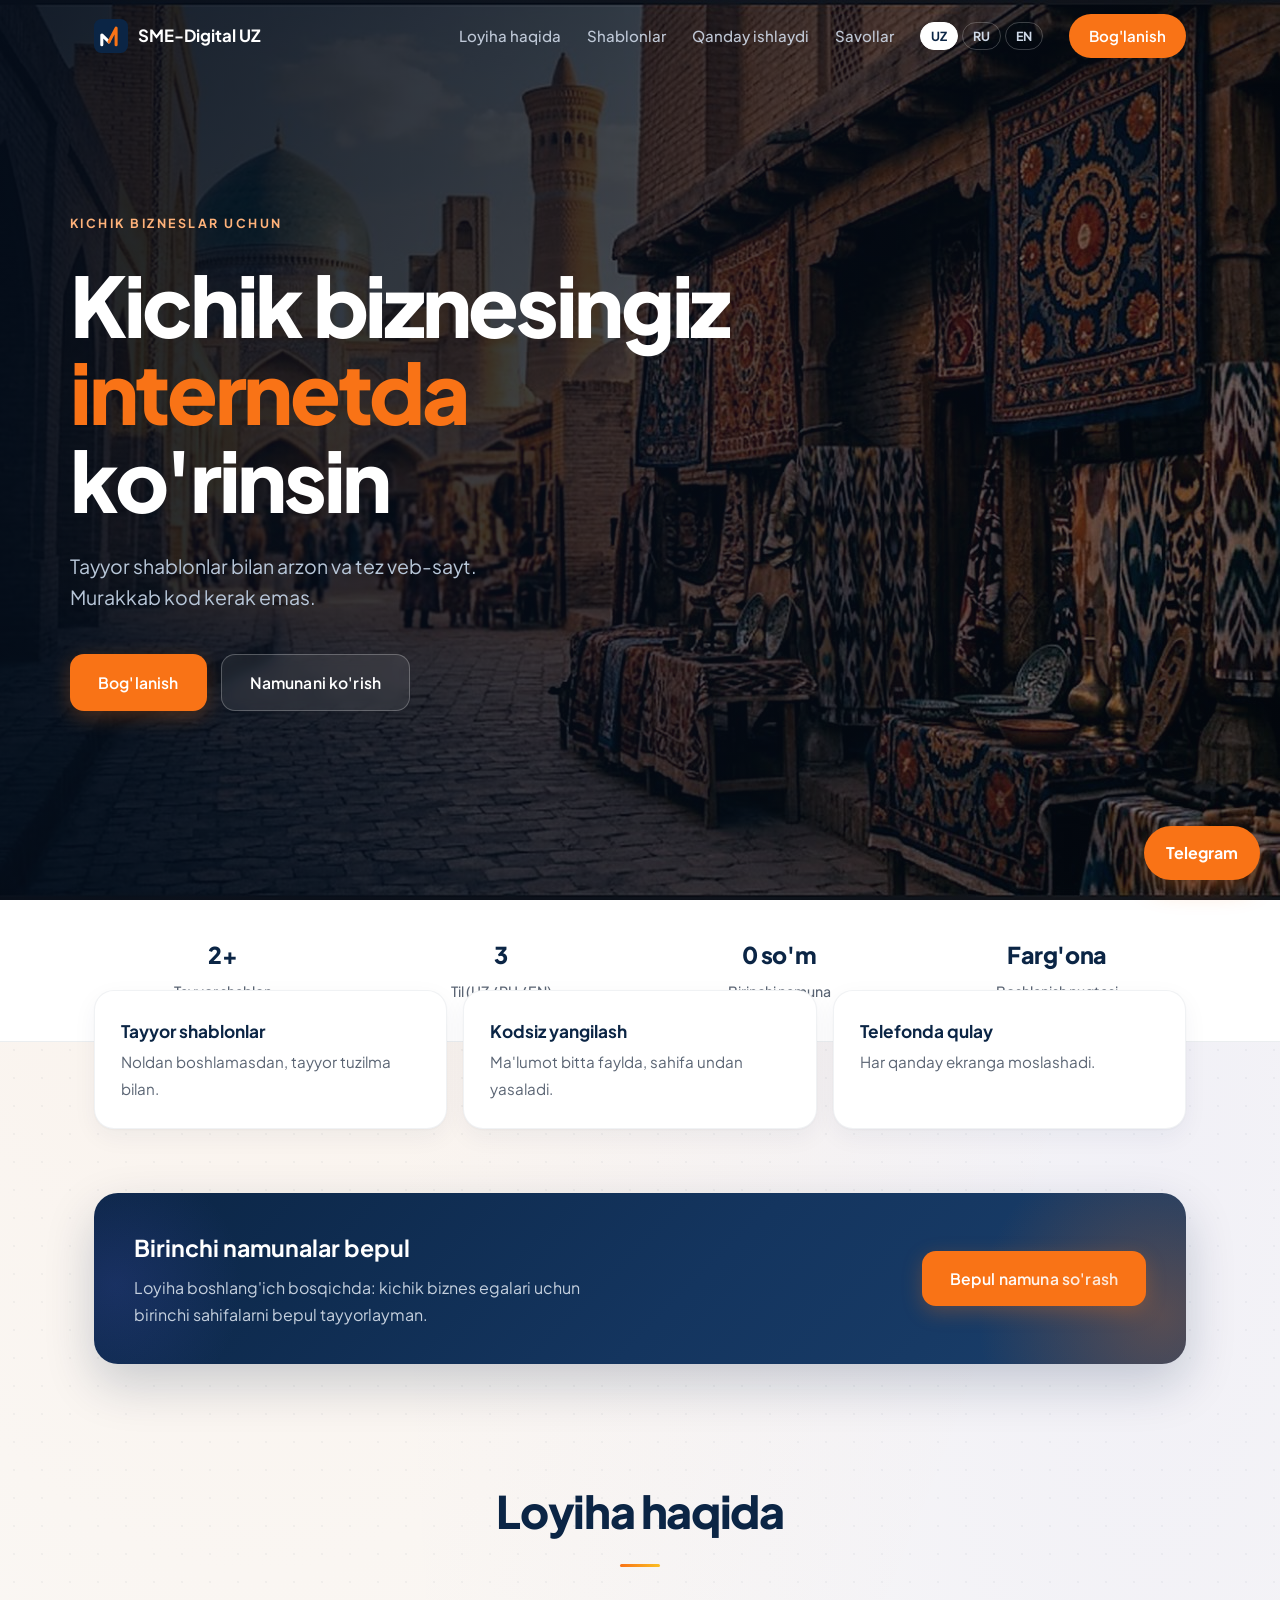
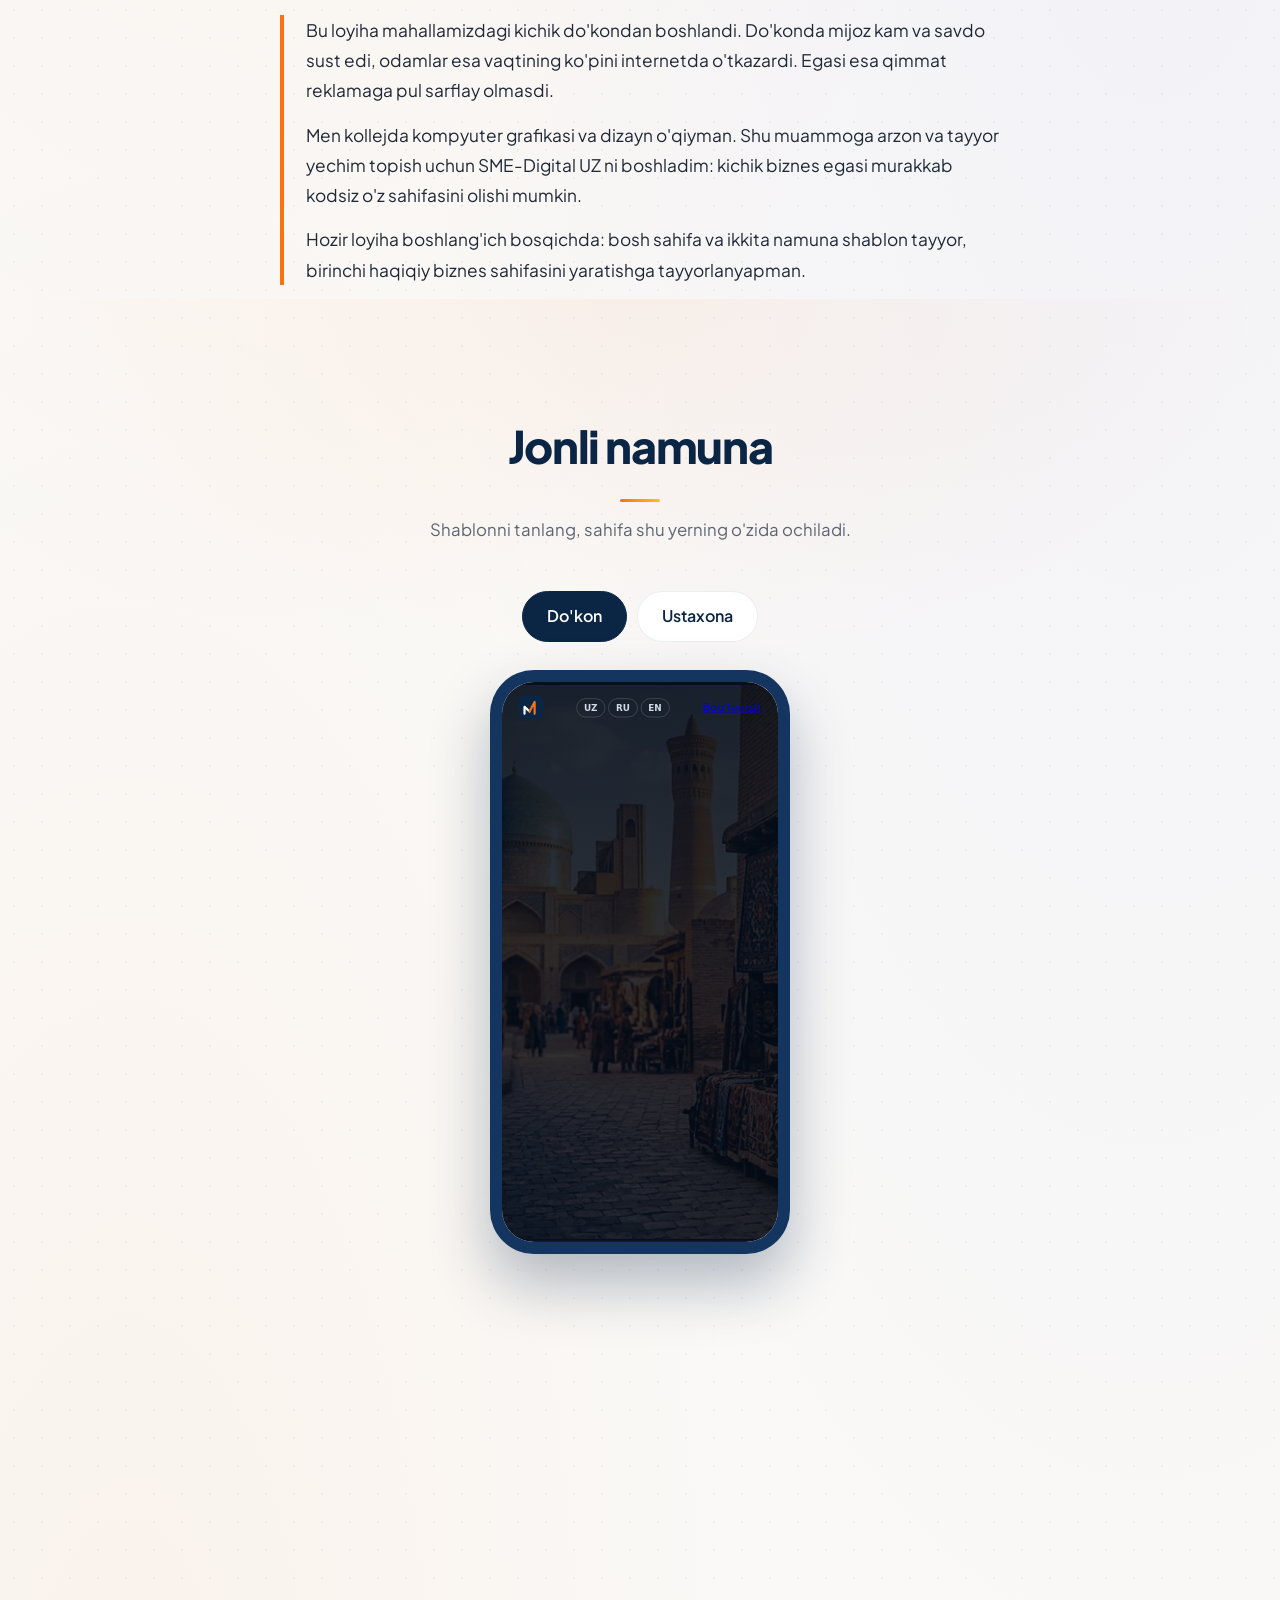
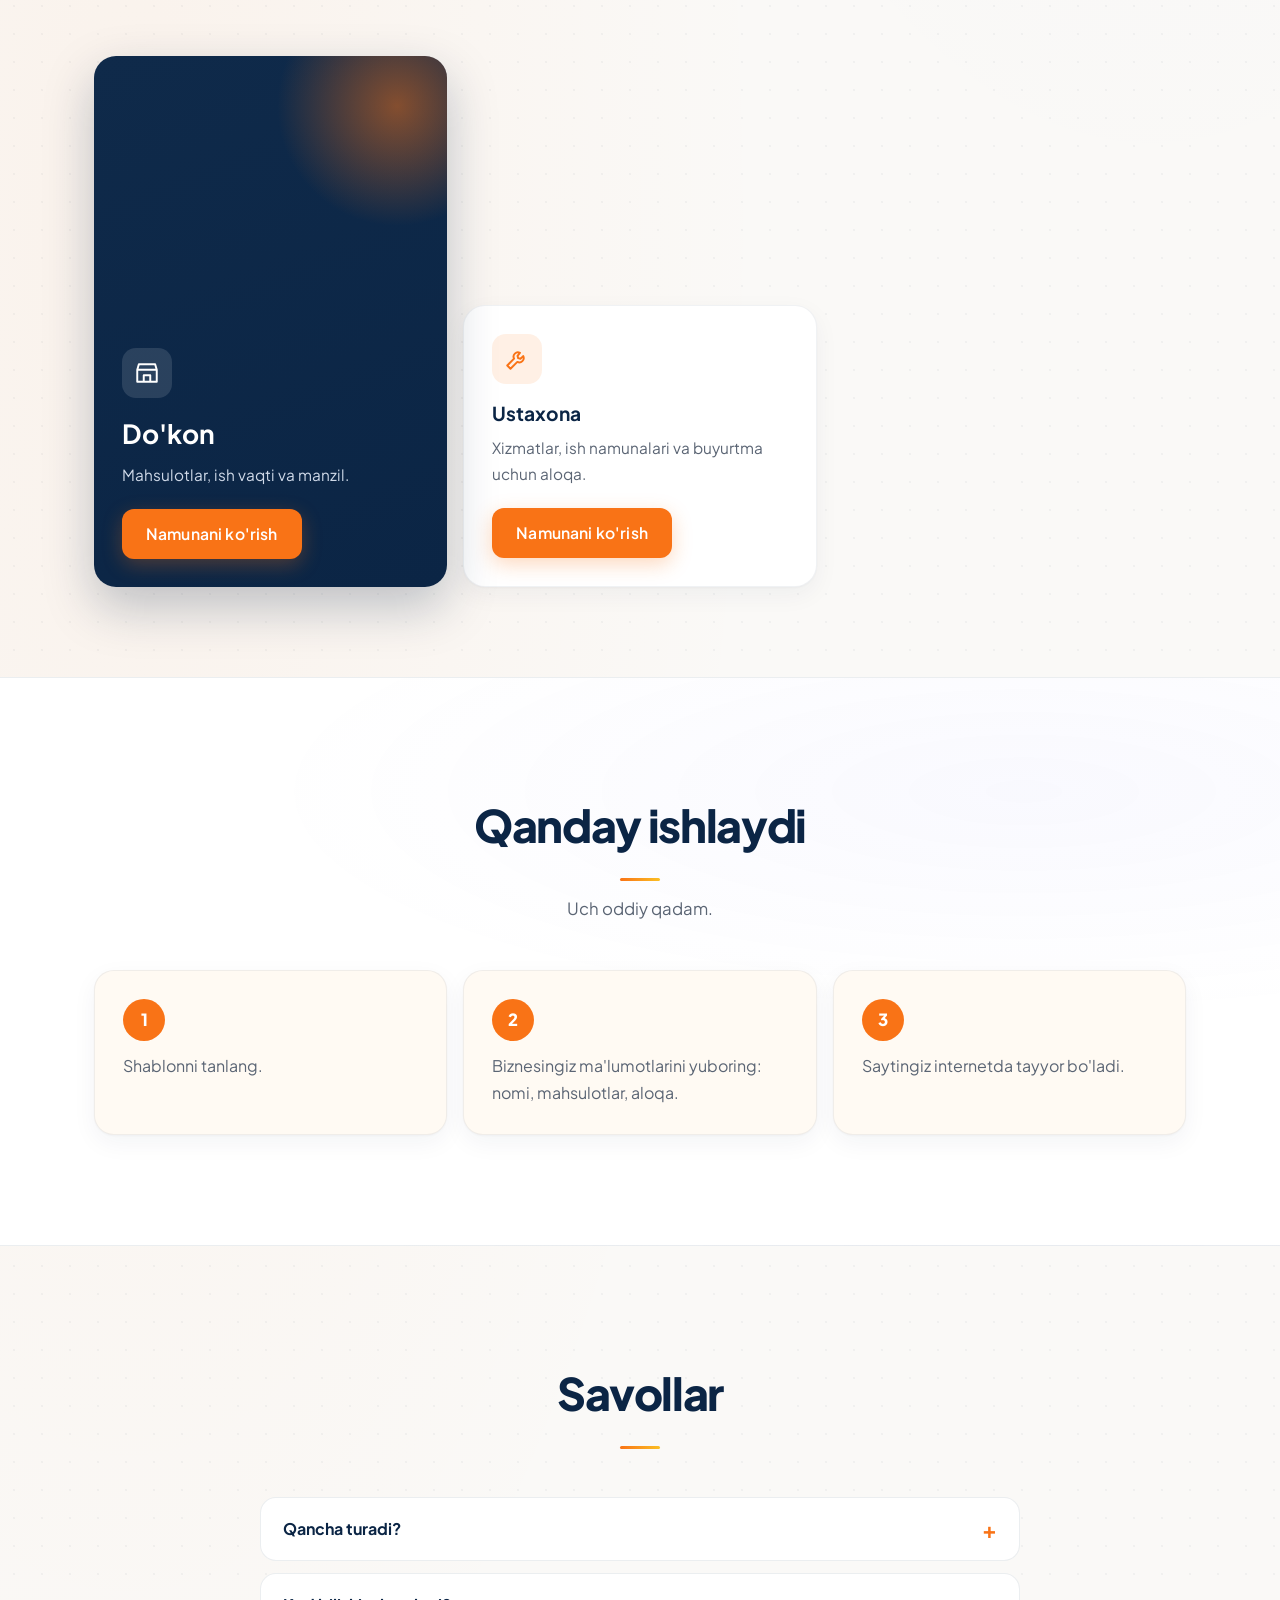
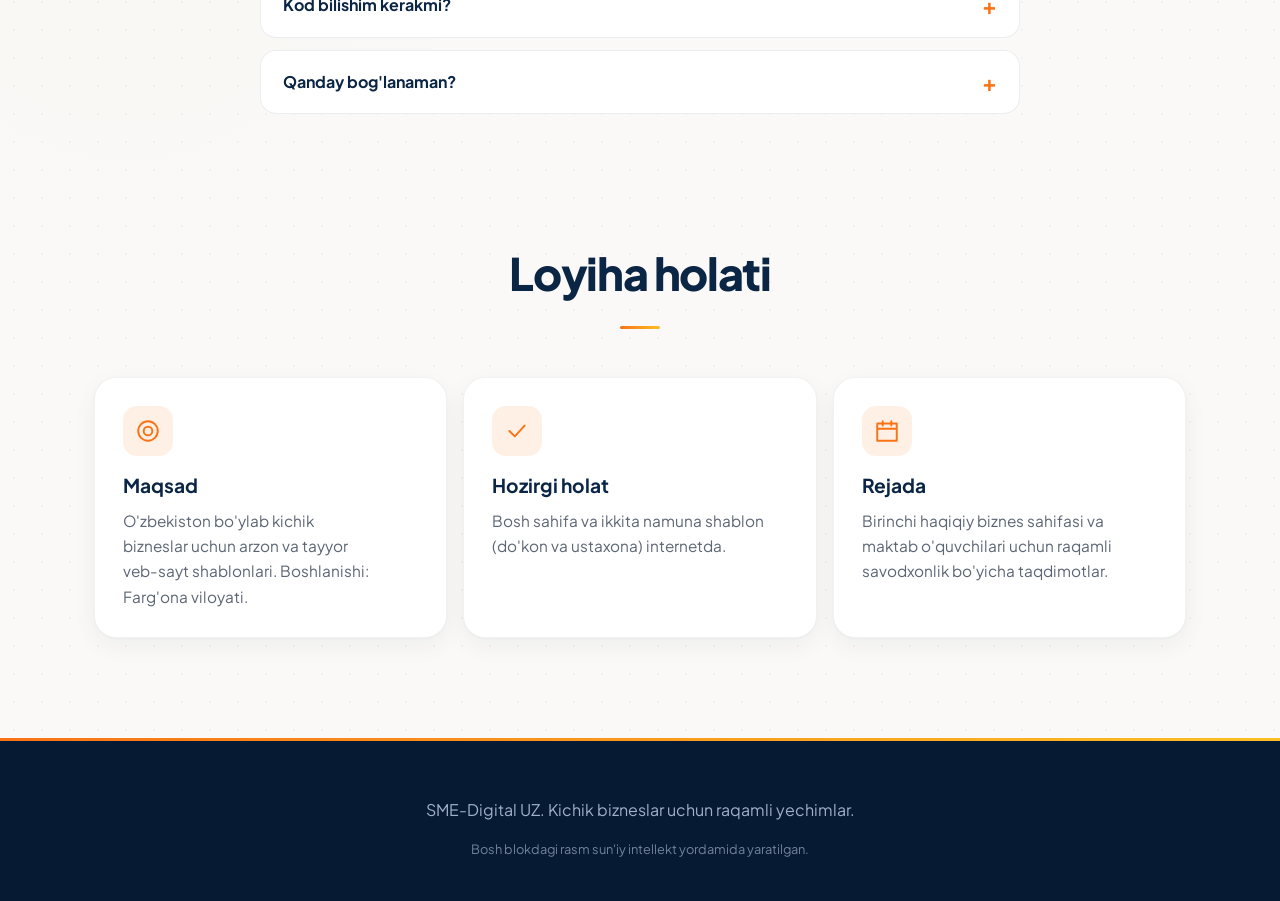
==== commit 4d976872: "Add files via upload" ====
--- a/index.html
+++ b/index.html
@@ -64,6 +64,27 @@
     </div>
   </div>
 </header>
+<!-- Trust strip (Stripe uslubida) -->
+<section class="trust">
+  <div class="wrap trust-inner">
+    <div class="trust-item">
+      <strong>2+</strong>
+      <span>Tayyor shablon</span>
+    </div>
+    <div class="trust-item">
+      <strong>3</strong>
+      <span>Til (UZ / RU / EN)</span>
+    </div>
+    <div class="trust-item">
+      <strong>0 so'm</strong>
+      <span>Birinchi namuna</span>
+    </div>
+    <div class="trust-item">
+      <strong>Farg'ona</strong>
+      <span>Boshlanish nuqtasi</span>
+    </div>
+  </div>
+</section>
 
   <main>
     <div class="wrap">
--- a/styles.css
+++ b/styles.css
@@ -860,4 +860,50 @@
     opacity: 1;
     transform: none;
   }
+}
+/* ========== TRUST STRIP (Stripe style) ========== */
+.trust {
+  padding: 28px 0;
+  background: #fff;
+  border-bottom: 1px solid var(--line);
+  position: relative;
+  z-index: 5;
+}
+
+.trust-inner {
+  display: grid;
+  grid-template-columns: repeat(4, 1fr);
+  gap: 20px;
+  align-items: center;
+}
+
+.trust-item {
+  text-align: center;
+  padding: 8px 12px;
+}
+
+.trust-item strong {
+  display: block;
+  font-size: 1.45rem;
+  font-weight: 800;
+  color: var(--navy);
+  letter-spacing: -0.02em;
+  margin-bottom: 4px;
+}
+
+.trust-item span {
+  font-size: 0.88rem;
+  color: var(--muted);
+  font-weight: 500;
+}
+
+/* Mobil */
+@media (max-width: 640px) {
+  .trust-inner {
+    grid-template-columns: repeat(2, 1fr);
+    gap: 16px;
+  }
+  .trust-item strong {
+    font-size: 1.25rem;
+  }
 }
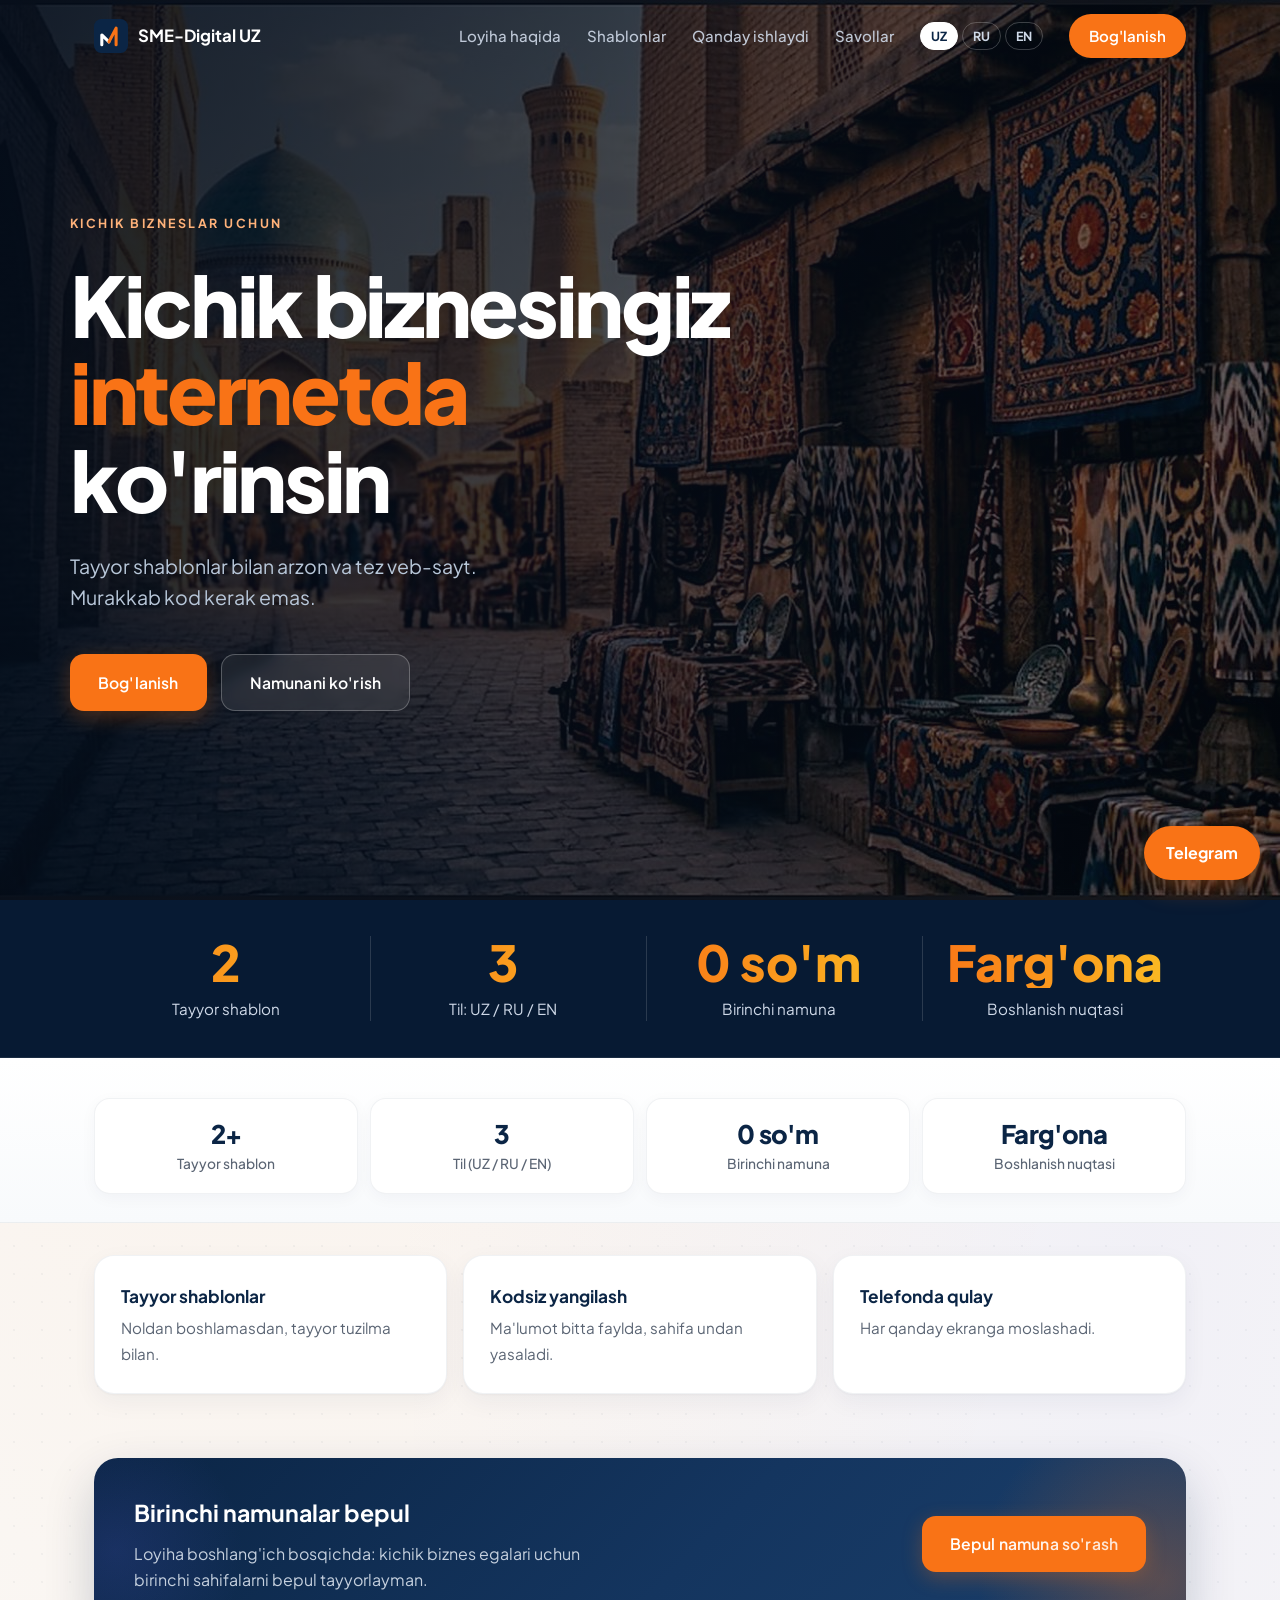
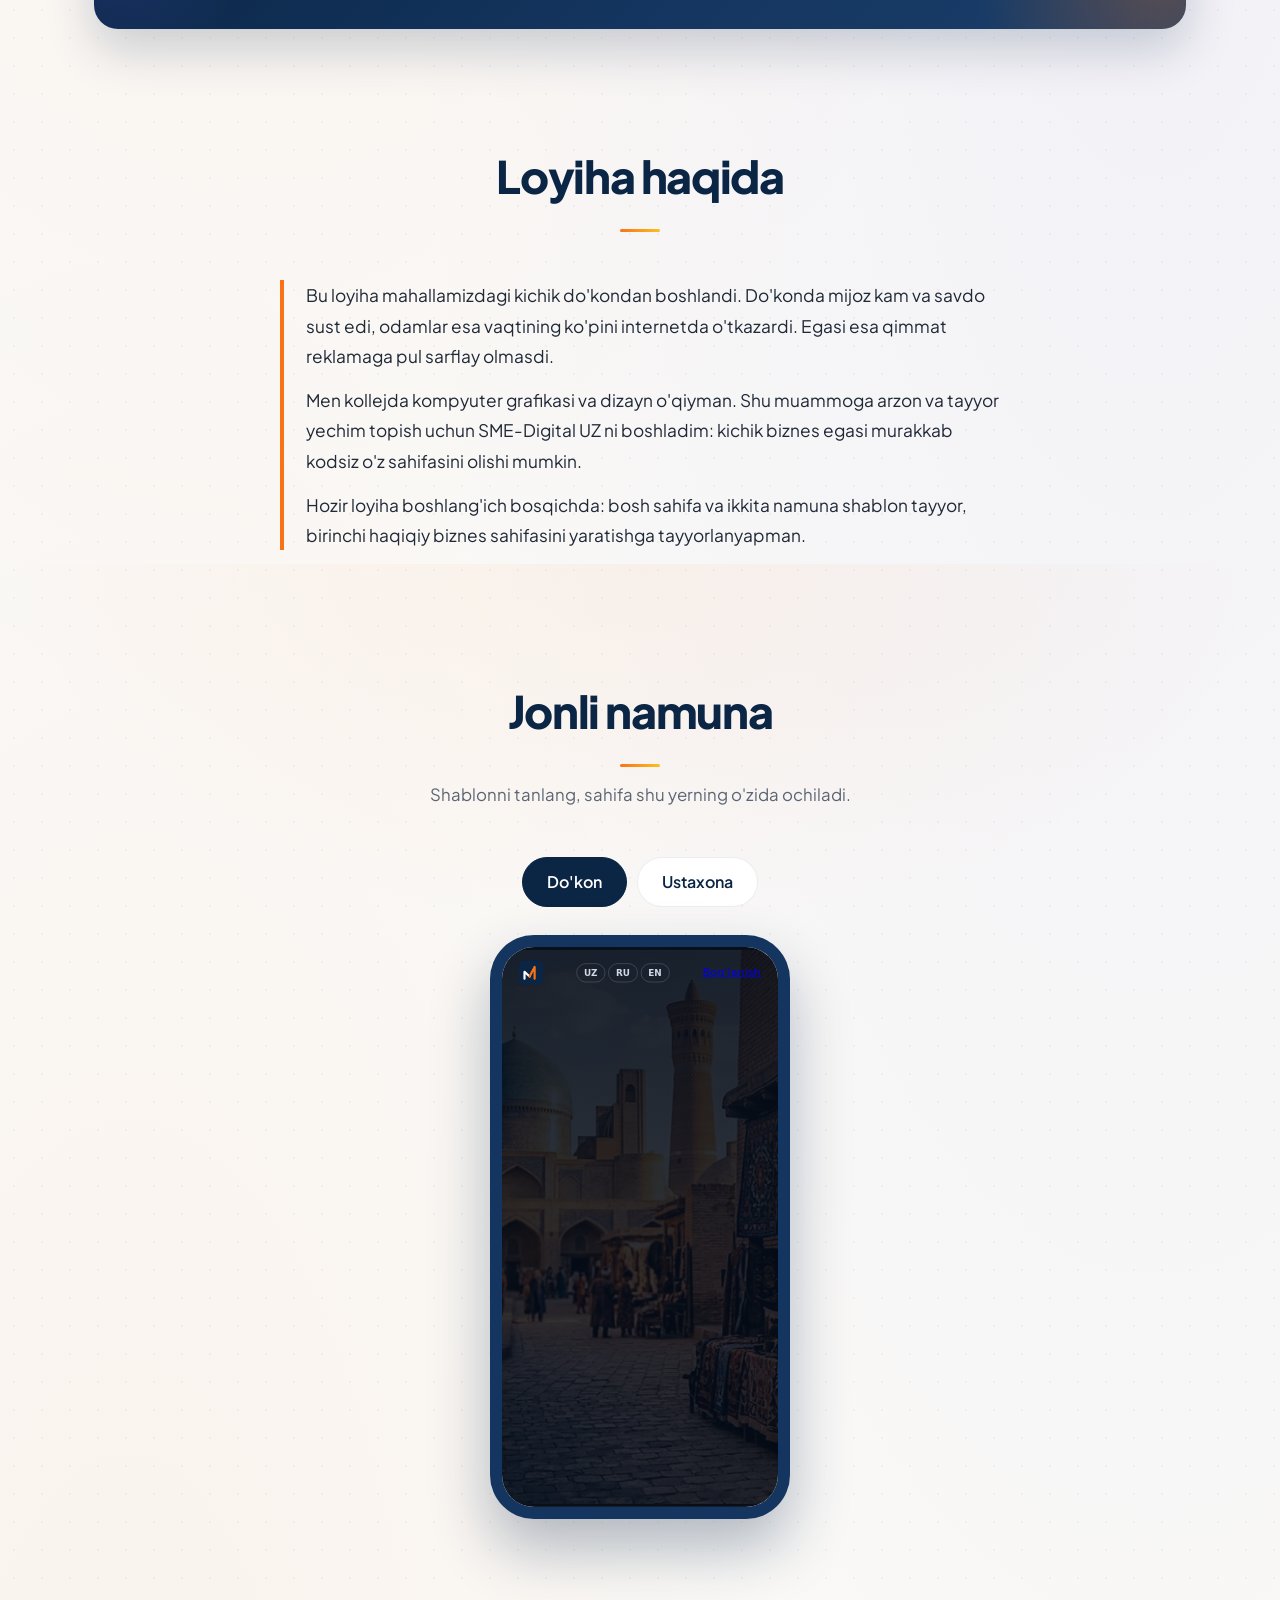
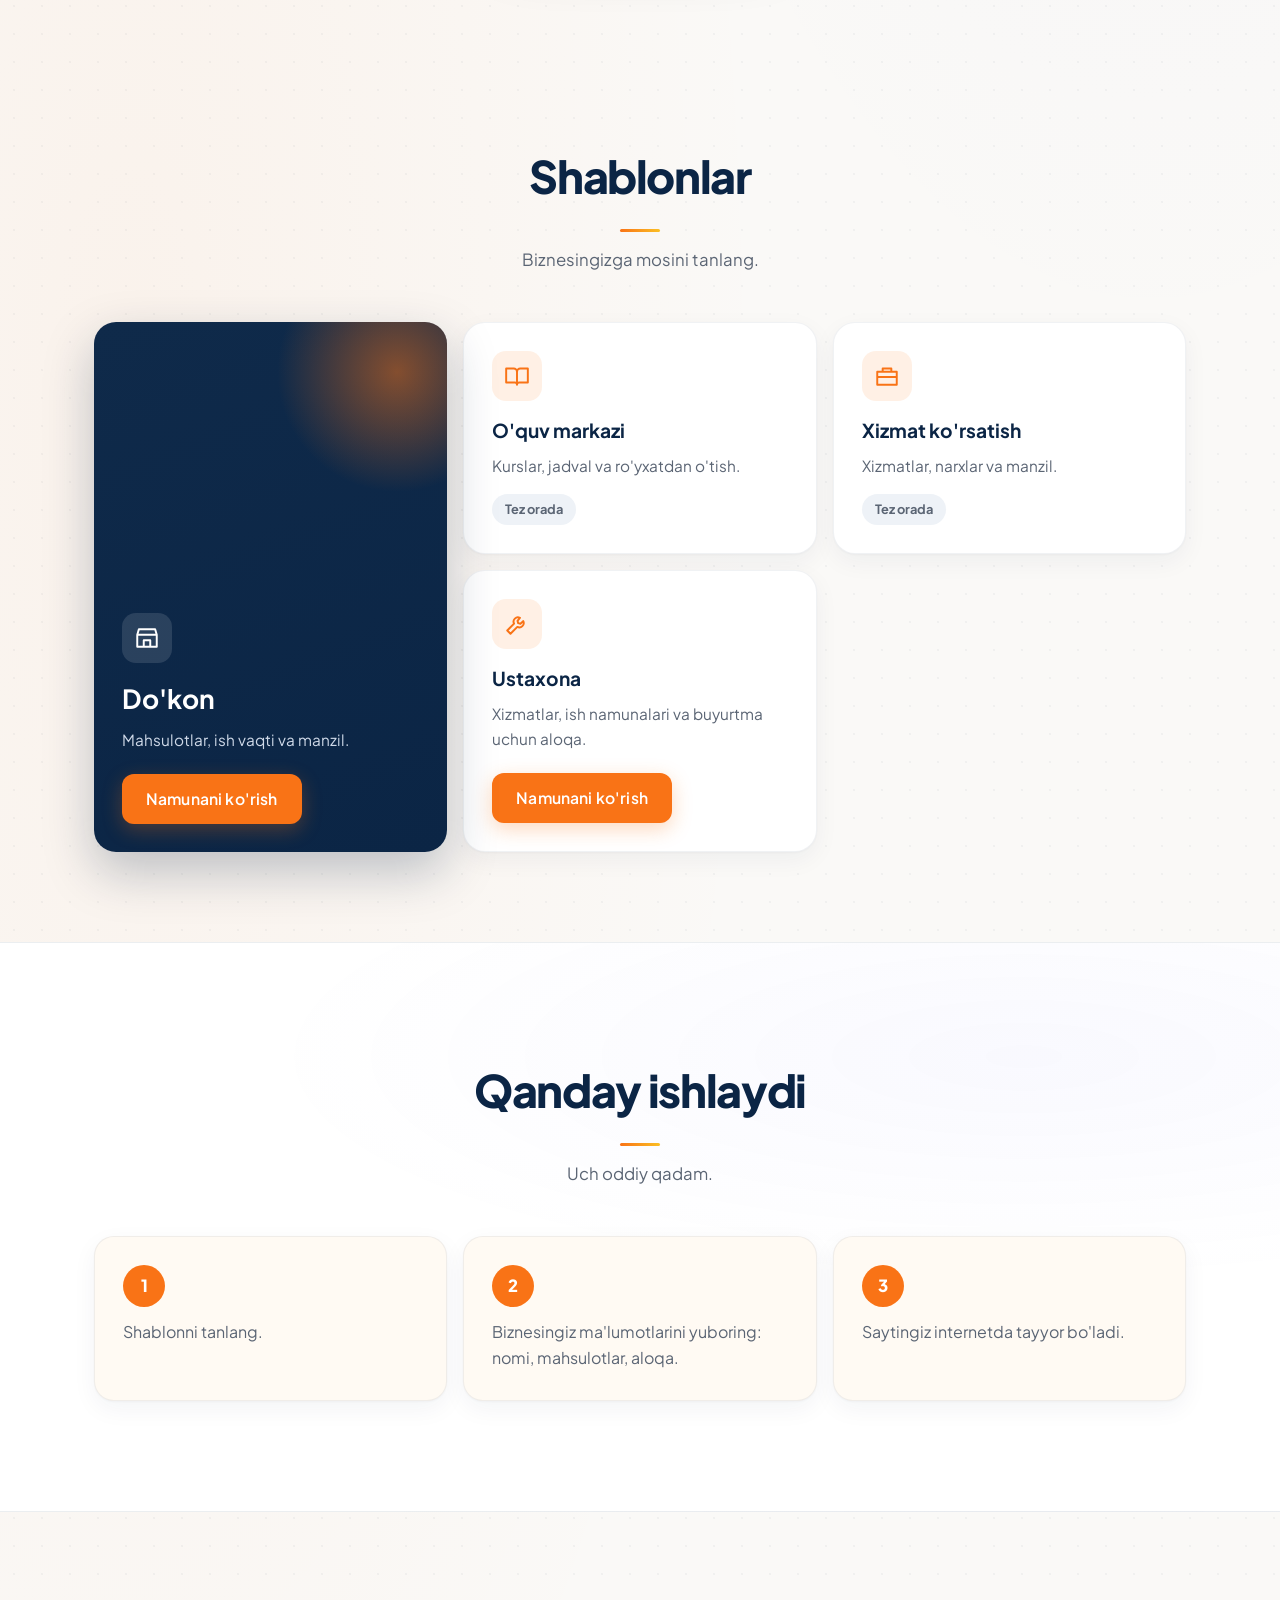
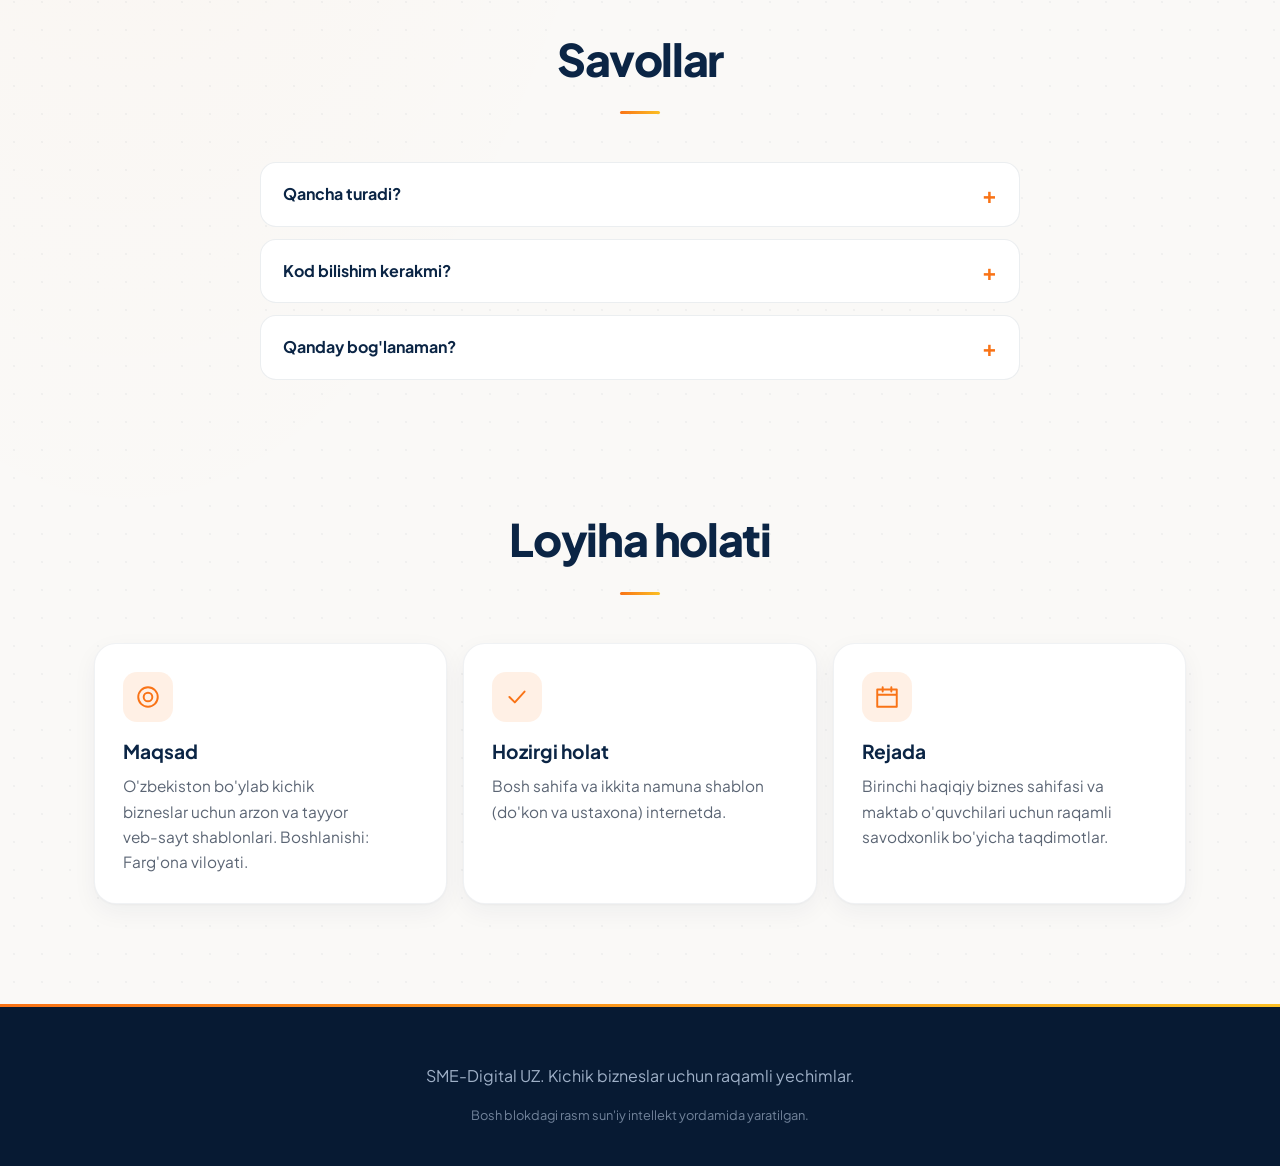
==== commit ed967609: "Add files via upload" ====
--- a/index.html
+++ b/index.html
@@ -24,6 +24,11 @@
   .small{margin:10px 0 0;font-size:.8rem;opacity:.7}
     .about{max-width:720px;margin:0 auto;text-align:left;font-size:1.08rem;line-height:1.75;border-left:4px solid var(--orange);padding-left:22px}
   .about p{margin:0 0 14px;color:var(--text)}
+    .statband{background:var(--ink);padding:36px 0;border-bottom:1px solid rgba(255,255,255,.08)}
+  .stats{display:grid;grid-template-columns:repeat(2,1fr);gap:26px 12px;text-align:center}
+  .stat b{display:block;font-size:clamp(2rem,5vw,3.1rem);font-weight:800;line-height:1.05;background:linear-gradient(90deg,#f97316,#fbbf24);-webkit-background-clip:text;background-clip:text;color:transparent}
+  .stat span{display:block;margin-top:8px;color:#cfd9e8;font-size:.95rem}
+  @media(min-width:760px){.stats{grid-template-columns:repeat(4,1fr)}.stat+.stat{border-left:1px solid rgba(255,255,255,.14)}}
   </style>
 </head>
 <body>
@@ -64,6 +69,16 @@
     </div>
   </div>
 </header>
+  <div class="statband">
+    <div class="wrap">
+      <div class="stats reveal">
+        <div class="stat"><b>2</b><span data-i18n="st1">Tayyor shablon</span></div>
+        <div class="stat"><b>3</b><span data-i18n="st2">Til: UZ / RU / EN</span></div>
+        <div class="stat"><b>0 so'm</b><span data-i18n="st3">Birinchi namuna</span></div>
+        <div class="stat"><b data-i18n="st4n">Farg'ona</b><span data-i18n="st4">Boshlanish nuqtasi</span></div>
+      </div>
+    </div>
+  </div>
 <!-- Trust strip (Stripe uslubida) -->
 <section class="trust">
   <div class="wrap trust-inner">
--- a/styles.css
+++ b/styles.css
@@ -861,49 +861,70 @@
     transform: none;
   }
 }
-/* ========== TRUST STRIP (Stripe style) ========== */
+/* ========== TRUST STRIP — diqqat tortadigan ========== */
 .trust {
-  padding: 28px 0;
-  background: #fff;
+  padding: 40px 0 28px;
+  background: linear-gradient(180deg, #fff 0%, #f8fafc 100%);
   border-bottom: 1px solid var(--line);
   position: relative;
-  z-index: 5;
+  z-index: 6;
 }
 
 .trust-inner {
   display: grid;
   grid-template-columns: repeat(4, 1fr);
-  gap: 20px;
-  align-items: center;
+  gap: 12px;
+  align-items: stretch;
 }
 
 .trust-item {
   text-align: center;
-  padding: 8px 12px;
+  padding: 20px 14px;
+  background: #fff;
+  border: 1px solid rgba(11, 37, 69, 0.06);
+  border-radius: 16px;
+  box-shadow: 0 4px 16px rgba(11, 37, 69, 0.04);
+  transition: transform 0.25s, box-shadow 0.25s;
+}
+
+.trust-item:hover {
+  transform: translateY(-4px);
+  box-shadow: 0 10px 28px rgba(11, 37, 69, 0.08);
 }
 
 .trust-item strong {
   display: block;
-  font-size: 1.45rem;
+  font-size: 1.6rem;
   font-weight: 800;
   color: var(--navy);
-  letter-spacing: -0.02em;
-  margin-bottom: 4px;
+  letter-spacing: -0.03em;
+  margin-bottom: 6px;
+  line-height: 1.15;
 }
 
 .trust-item span {
-  font-size: 0.88rem;
+  display: block;
+  font-size: 0.86rem;
   color: var(--muted);
   font-weight: 500;
-}
-
-/* Mobil */
+  line-height: 1.35;
+}
+
+.feats {
+  margin-top: 32px !important;
+  position: relative;
+  z-index: 5;
+}
+
 @media (max-width: 640px) {
   .trust-inner {
     grid-template-columns: repeat(2, 1fr);
-    gap: 16px;
+    gap: 12px;
+  }
+  .trust-item {
+    padding: 16px 10px;
   }
   .trust-item strong {
-    font-size: 1.25rem;
+    font-size: 1.35rem;
   }
 }
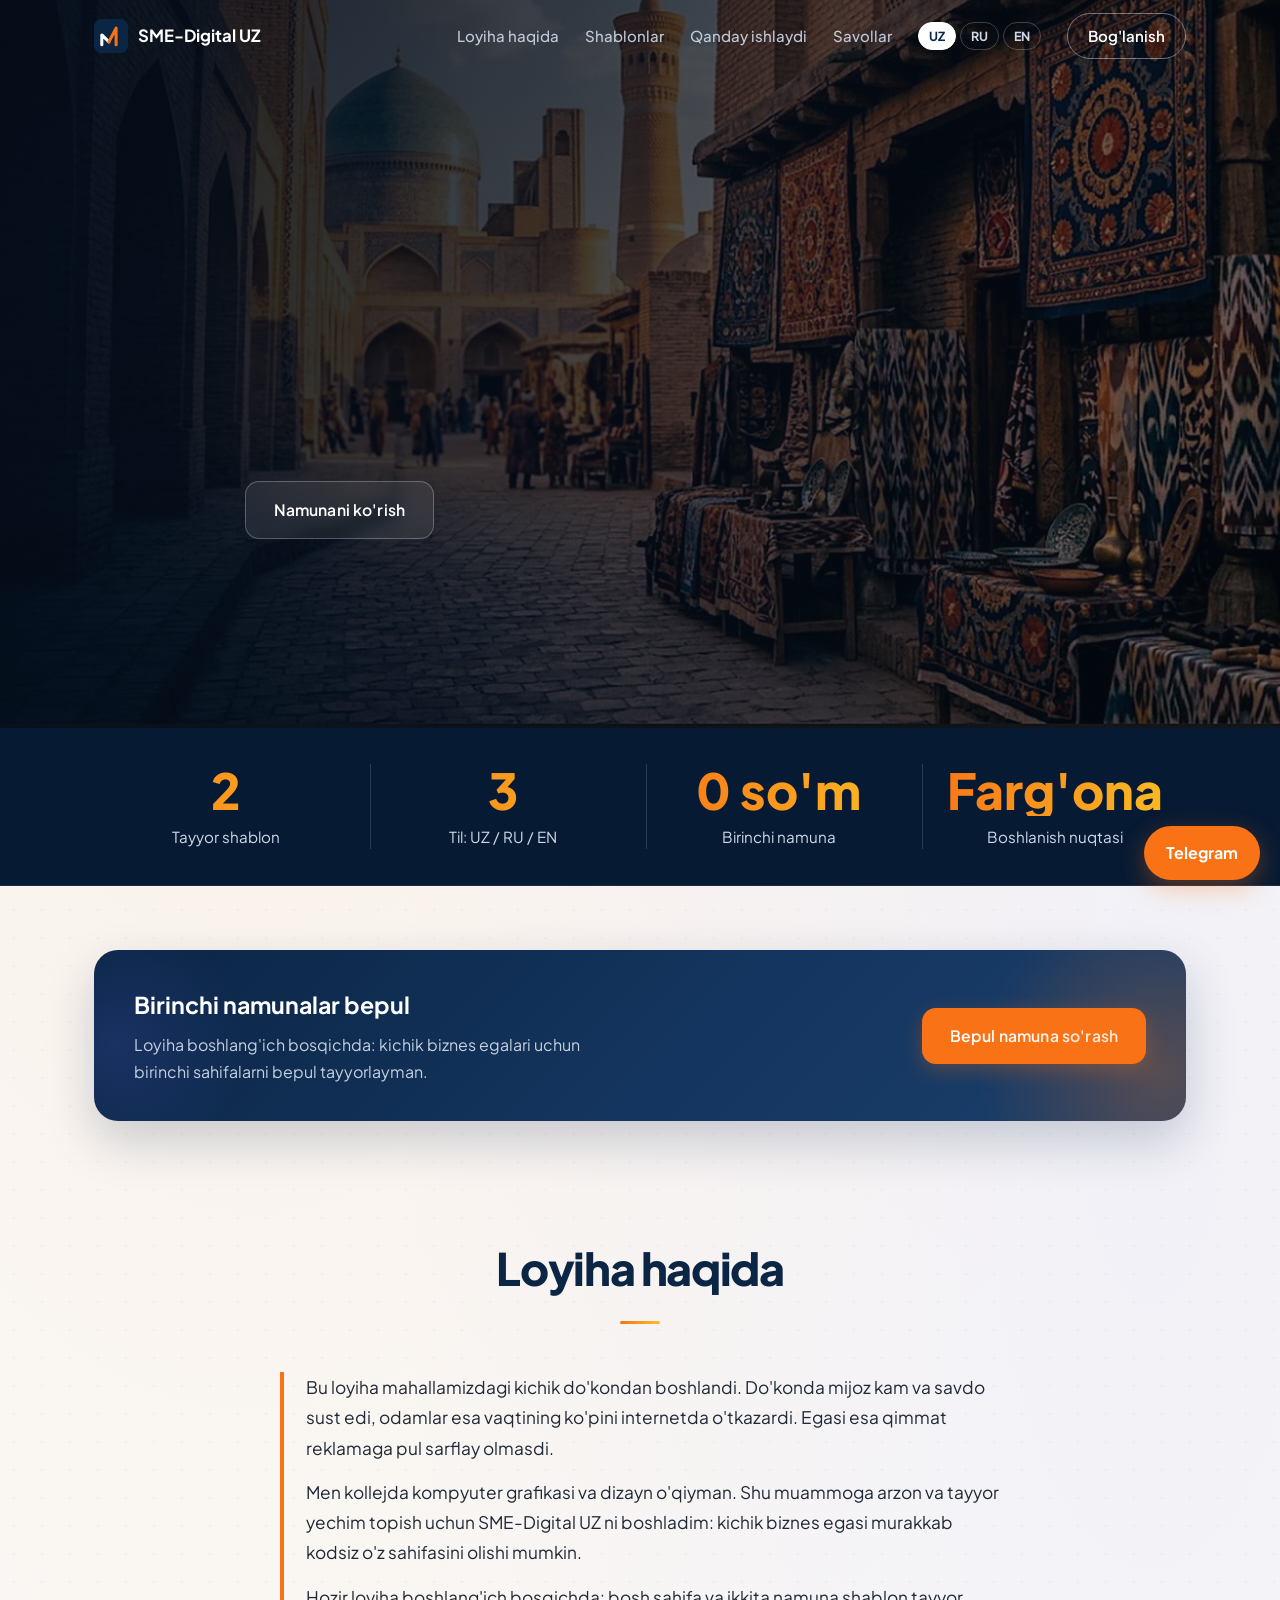
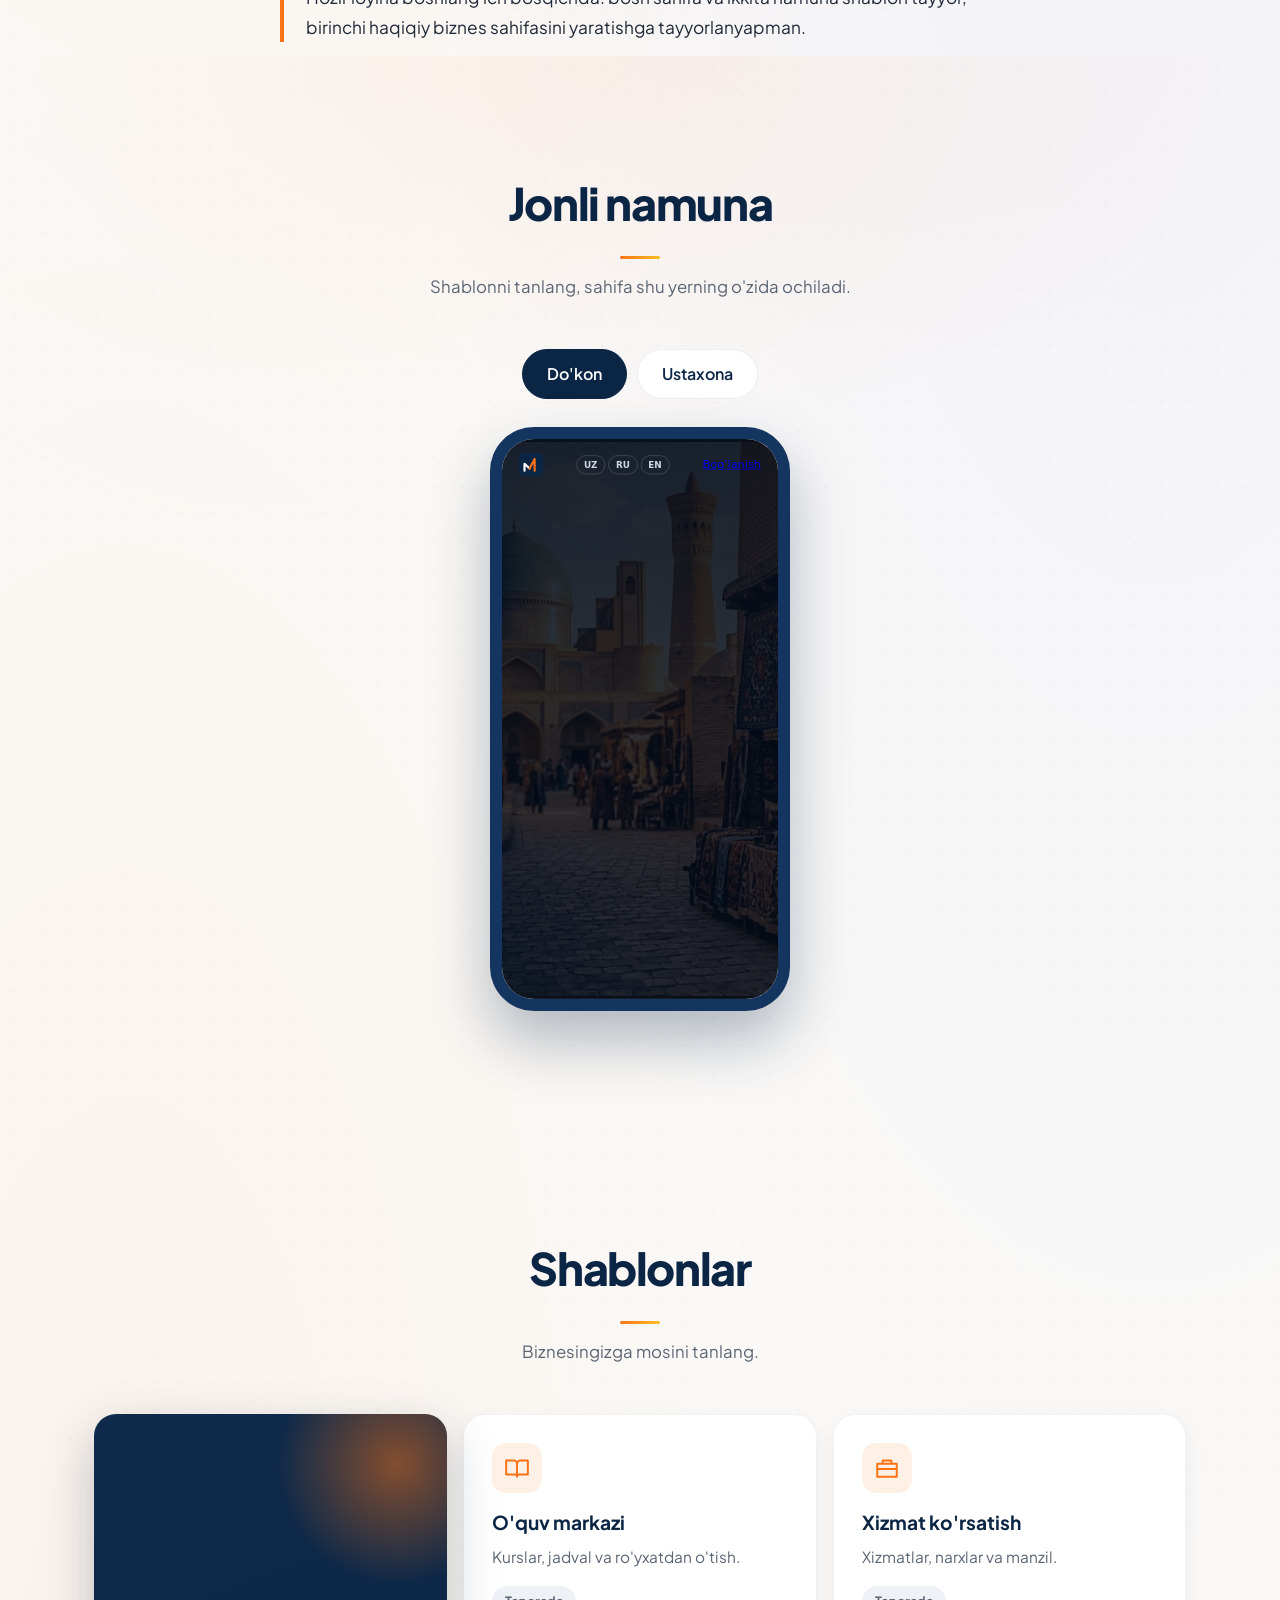
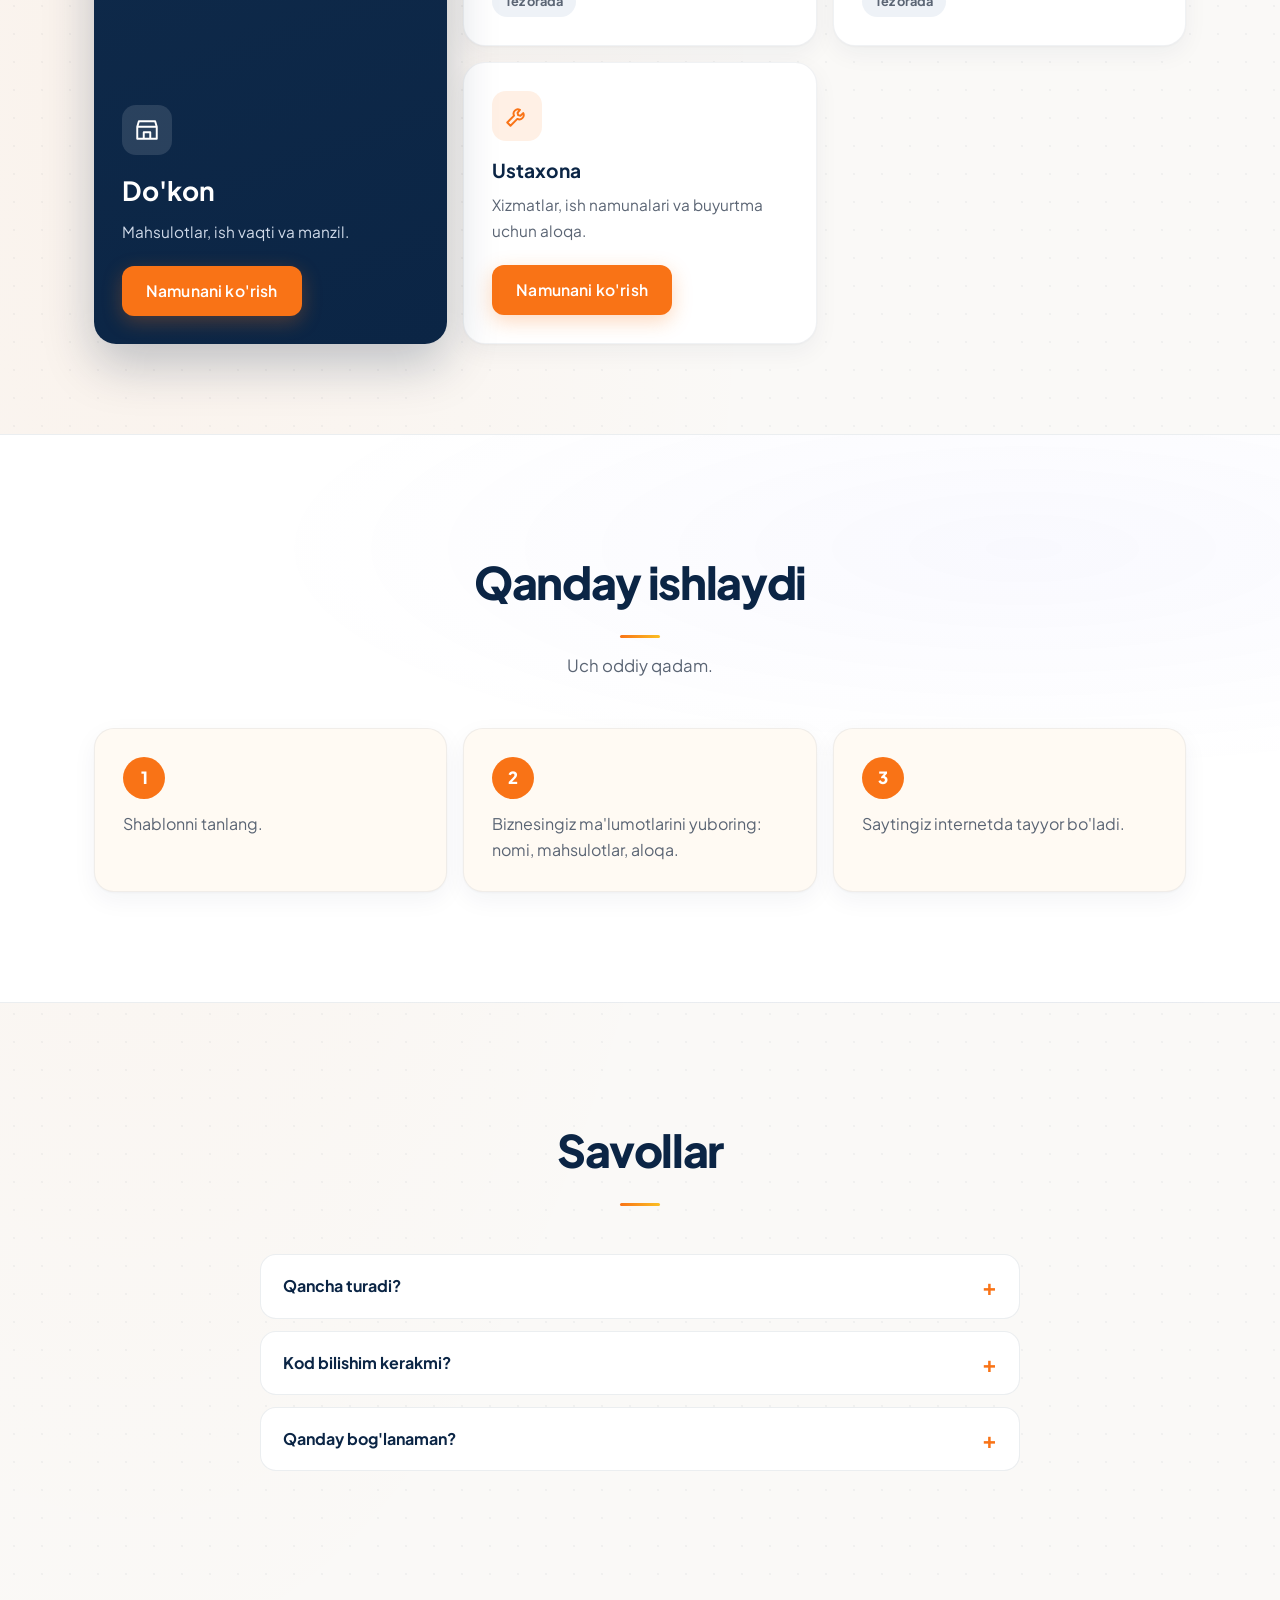
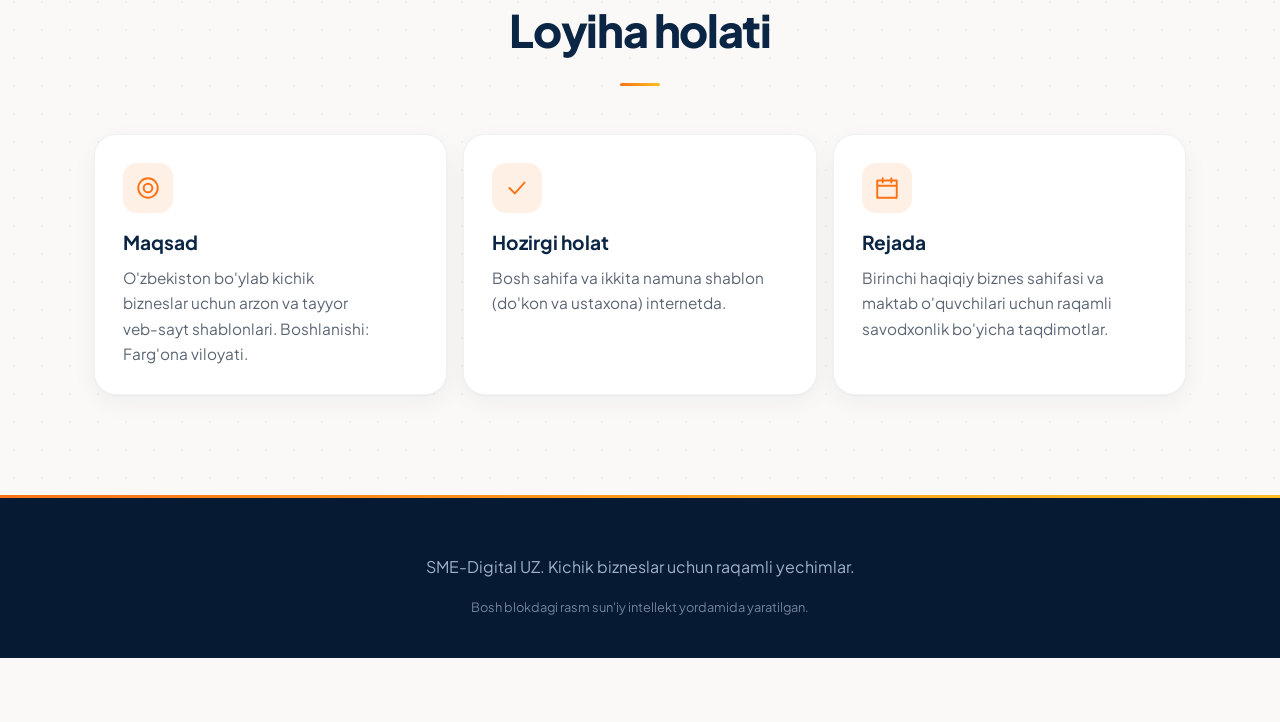
==== commit d6fa65c9: "Add files via upload" ====
--- a/index.html
+++ b/index.html
@@ -16,15 +16,23 @@
   <link rel="stylesheet" href="styles.css">
   <script>document.documentElement.classList.add('js')</script>
   <style>
-  .feats,.steps,.bento,.grid{display:grid;gap:16px;grid-template-columns:1fr}
-  .feats{margin-top:-52px;position:relative}
-  .info{display:grid;gap:16px;grid-template-columns:1fr;max-width:760px;margin:0 auto}
-  @media(min-width:640px){.feats,.steps,.grid{grid-template-columns:repeat(3,1fr)}.info{grid-template-columns:1fr 1fr}}
+  .steps,.bento,.grid{display:grid;gap:16px;grid-template-columns:1fr}
+  @media(min-width:640px){.steps,.grid{grid-template-columns:repeat(3,1fr)}}
   @media(min-width:760px){.bento{grid-template-columns:repeat(3,1fr)}.tile.big{grid-row:span 2}}
   .small{margin:10px 0 0;font-size:.8rem;opacity:.7}
-    .about{max-width:720px;margin:0 auto;text-align:left;font-size:1.08rem;line-height:1.75;border-left:4px solid var(--orange);padding-left:22px}
+  .about{max-width:720px;margin:0 auto;text-align:left;font-size:1.08rem;line-height:1.75;border-left:4px solid var(--orange);padding-left:22px}
   .about p{margin:0 0 14px;color:var(--text)}
-    .statband{background:var(--ink);padding:36px 0;border-bottom:1px solid rgba(255,255,255,.08)}
+  .nav:not(.scrolled){background:transparent;border-bottom-color:transparent;-webkit-backdrop-filter:none;backdrop-filter:none}
+  #top.hero{margin-top:-64px;padding:170px 0 120px;min-height:88vh;display:flex;align-items:center;text-align:left;background:linear-gradient(90deg,rgba(7,26,51,.98) 0%,rgba(7,26,51,.90) 30%,rgba(7,26,51,.30) 52%,rgba(7,26,51,0) 70%),url("hero2.jpg") right -8vw center/auto 100% no-repeat,var(--navy)}
+  #top.hero .wrap{width:100%}
+  #top.hero h1{max-width:540px;margin-left:0;margin-right:0;font-size:clamp(2.3rem,4.6vw,4.2rem);text-shadow:0 2px 24px rgba(0,0,0,.35)}
+  #top.hero p{max-width:460px;margin-left:0;margin-right:0}
+  #top .cta{justify-content:flex-start}
+  #top .btn{border-radius:14px}
+  .menu .pill{background:transparent;color:#fff;border:1px solid rgba(255,255,255,.4)}
+  .nav.scrolled .menu .pill{background:var(--orange);color:var(--navy);border-color:var(--orange)}
+  @media(max-width:999px){#top.hero{background:linear-gradient(180deg,rgba(7,26,51,.85),rgba(7,26,51,.62)),url("hero2.jpg") center/cover no-repeat,var(--navy)}#top.hero h1{max-width:none}}
+  .statband{background:var(--ink);padding:36px 0;border-bottom:1px solid rgba(255,255,255,.08)}
   .stats{display:grid;grid-template-columns:repeat(2,1fr);gap:26px 12px;text-align:center}
   .stat b{display:block;font-size:clamp(2rem,5vw,3.1rem);font-weight:800;line-height:1.05;background:linear-gradient(90deg,#f97316,#fbbf24);-webkit-background-clip:text;background-clip:text;color:transparent}
   .stat span{display:block;margin-top:8px;color:#cfd9e8;font-size:.95rem}
@@ -36,7 +44,7 @@
     <div class="wrap">
       <a class="brand" href="#top"><img src="logo-icon.svg" alt="" width="34" height="34"><span>SME-Digital UZ</span></a>
       <div class="menu">
-                <a href="#haqida" data-i18n="nav_about">Loyiha haqida</a>
+        <a href="#haqida" data-i18n="nav_about">Loyiha haqida</a>
         <a href="#shablonlar" data-i18n="nav_templates">Shablonlar</a>
         <a href="#qanday" data-i18n="nav_how">Qanday ishlaydi</a>
         <a href="#savollar" data-i18n="nav_faq">Savollar</a>
@@ -50,25 +58,18 @@
     </div>
   </nav>
 
-<header class="hero" id="top">
-  <div class="wrap hero-inner">
-    <div class="hero-content">
-      <span class="tag" data-i18n="tag">KICHIK BIZNESLAR UCHUN</span>
-      <h1 data-i18n-html="h1">
-        Kichik biznesingiz<br>
-        <span>internetda</span> ko'rinsin
-      </h1>
-      <p data-i18n="hero_p">
-        Tayyor shablonlar bilan arzon va tez veb-sayt.<br>
-        Murakkab kod kerak emas.
-      </p>
+  <header class="hero" id="top">
+    <div class="wrap">
+      <span class="tag" data-i18n="tag">Kichik bizneslar uchun</span>
+      <h1 data-i18n-html="h1">Kichik biznesingiz <span>internetda</span> ko'rinsin</h1>
+      <p data-i18n="hero_p">Tayyor shablonlar bilan arzon va tez veb-sayt. Murakkab kod kerak emas.</p>
       <div class="cta">
         <a class="btn btn-primary" href="https://t.me/sotvoldiyev_abduhalim" data-i18n="nav_contact">Bog'lanish</a>
         <a class="btn btn-ghost" href="dokon.html" data-i18n="sample">Namunani ko'rish</a>
       </div>
     </div>
-  </div>
-</header>
+  </header>
+
   <div class="statband">
     <div class="wrap">
       <div class="stats reveal">
@@ -79,35 +80,9 @@
       </div>
     </div>
   </div>
-<!-- Trust strip (Stripe uslubida) -->
-<section class="trust">
-  <div class="wrap trust-inner">
-    <div class="trust-item">
-      <strong>2+</strong>
-      <span>Tayyor shablon</span>
-    </div>
-    <div class="trust-item">
-      <strong>3</strong>
-      <span>Til (UZ / RU / EN)</span>
-    </div>
-    <div class="trust-item">
-      <strong>0 so'm</strong>
-      <span>Birinchi namuna</span>
-    </div>
-    <div class="trust-item">
-      <strong>Farg'ona</strong>
-      <span>Boshlanish nuqtasi</span>
-    </div>
-  </div>
-</section>
 
   <main>
     <div class="wrap">
-      <div class="feats reveal">
-        <div class="feat"><b data-i18n="feat1_t">Tayyor shablonlar</b><span data-i18n="feat1_d">Noldan boshlamasdan, tayyor tuzilma bilan.</span></div>
-        <div class="feat"><b data-i18n="feat2_t">Kodsiz yangilash</b><span data-i18n="feat2_d">Ma'lumot bitta faylda, sahifa undan yasaladi.</span></div>
-        <div class="feat"><b data-i18n="feat3_t">Telefonda qulay</b><span data-i18n="feat3_d">Har qanday ekranga moslashadi.</span></div>
-      </div>
       <div class="offer reveal">
         <div>
           <h3 data-i18n="offer_h">Birinchi namunalar bepul</h3>
@@ -116,7 +91,8 @@
         <a class="btn btn-primary" href="https://t.me/sotvoldiyev_abduhalim" data-i18n="offer_btn">Bepul namuna so'rash</a>
       </div>
     </div>
-        <section id="haqida">
+
+    <section id="haqida">
       <div class="wrap">
         <div class="head reveal"><h2 data-i18n="about_h">Loyiha haqida</h2></div>
         <div class="about reveal">
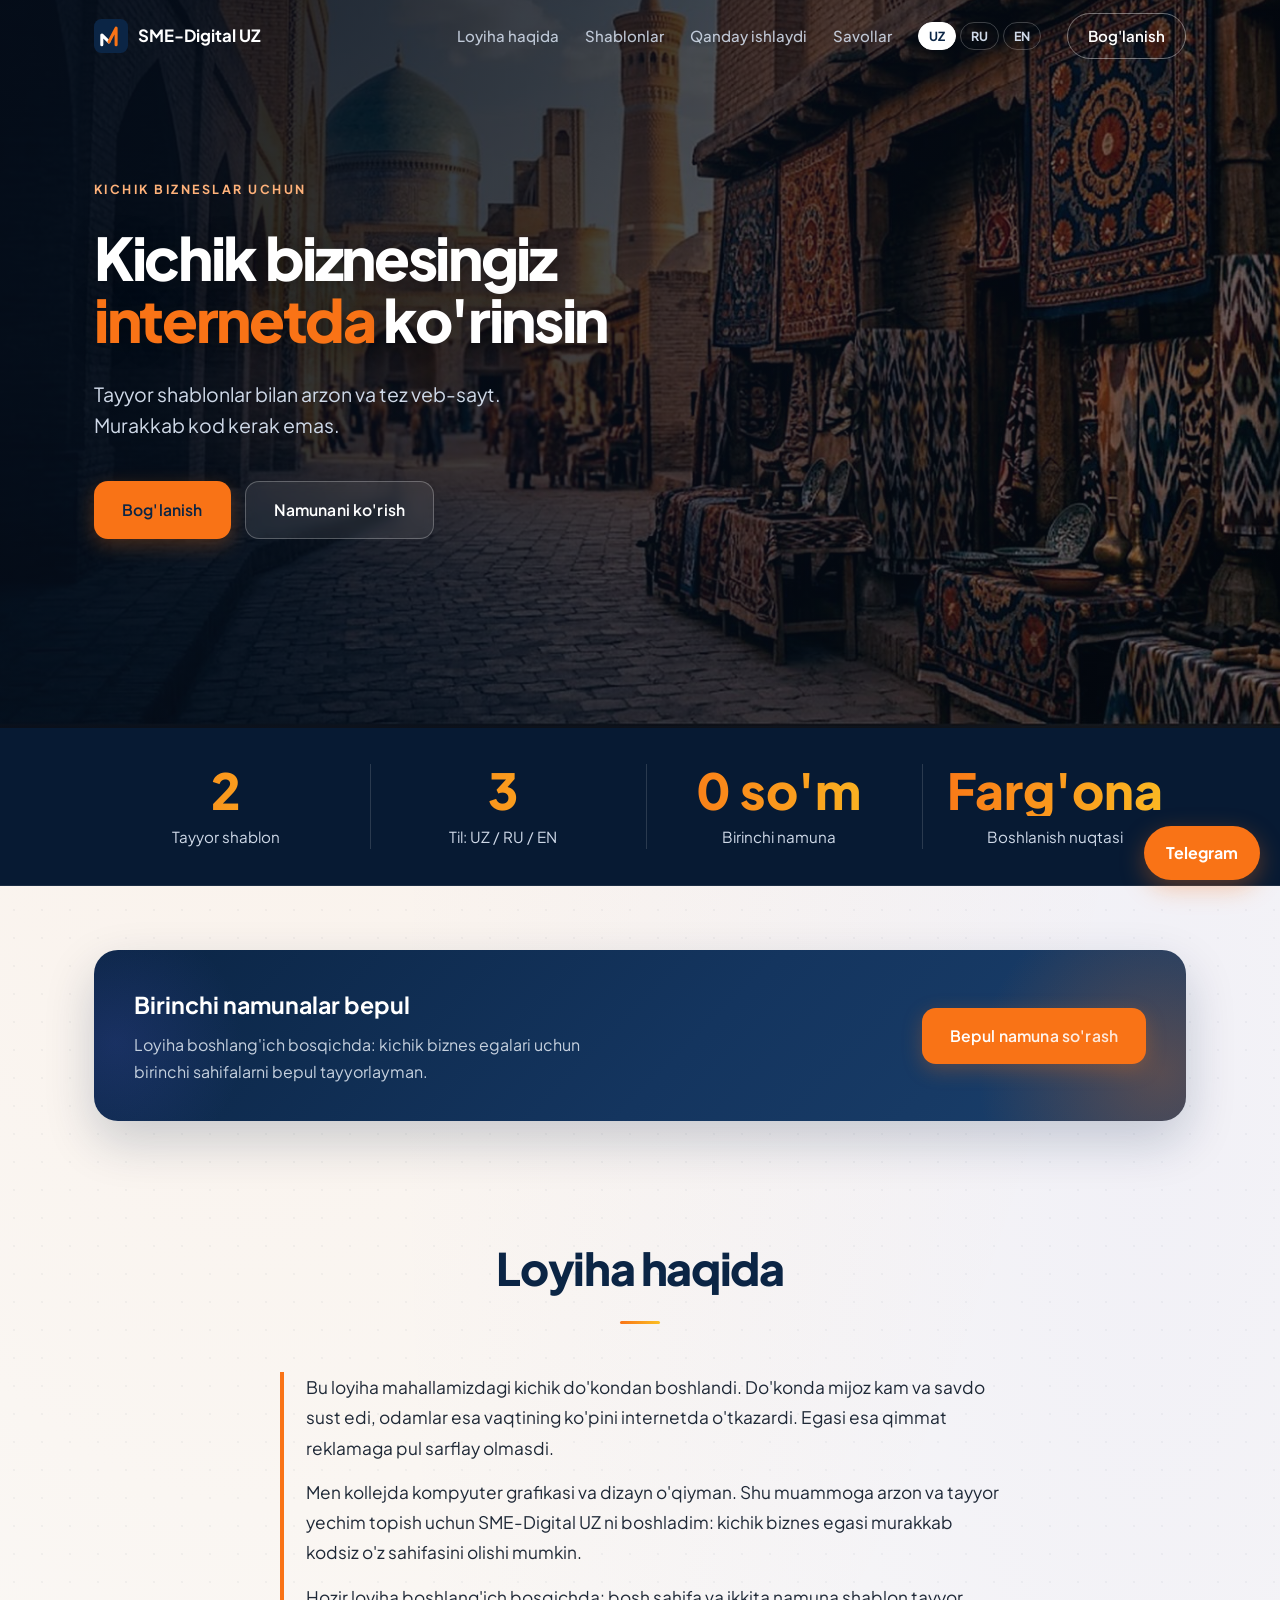
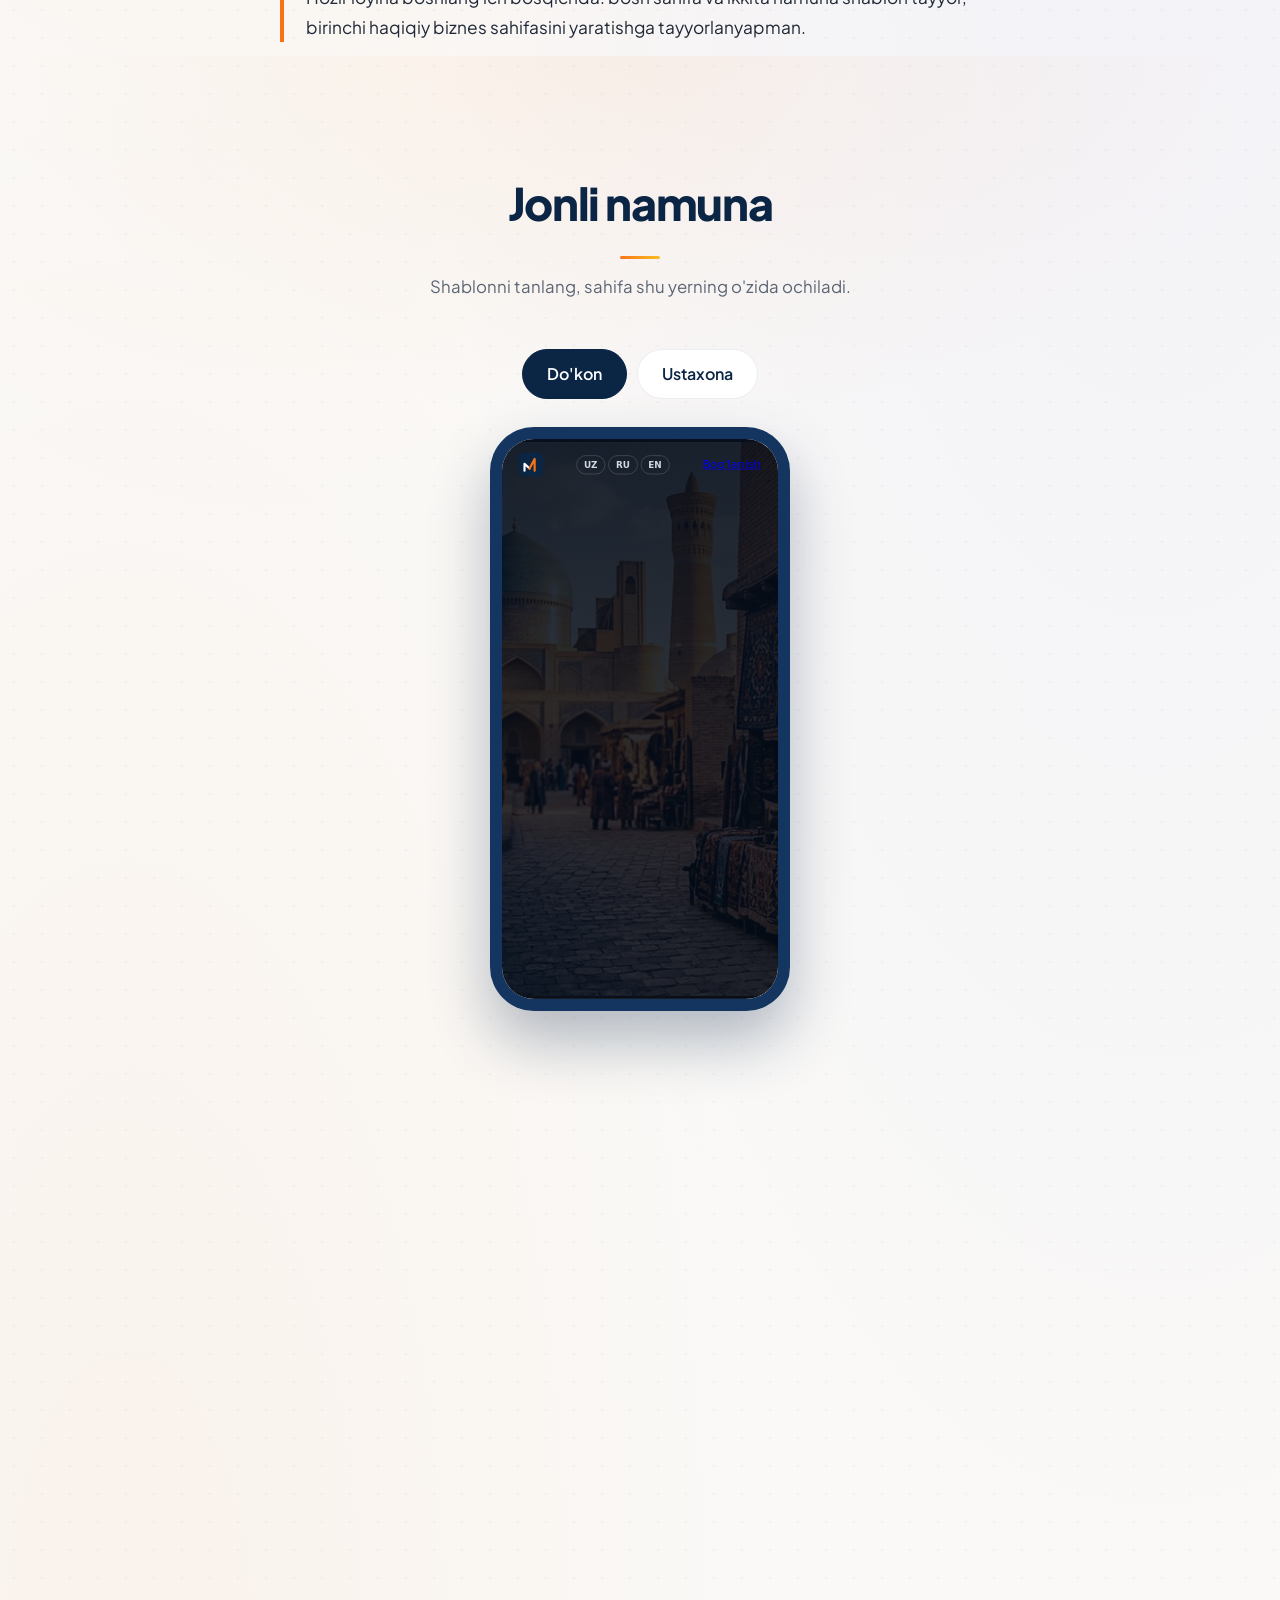
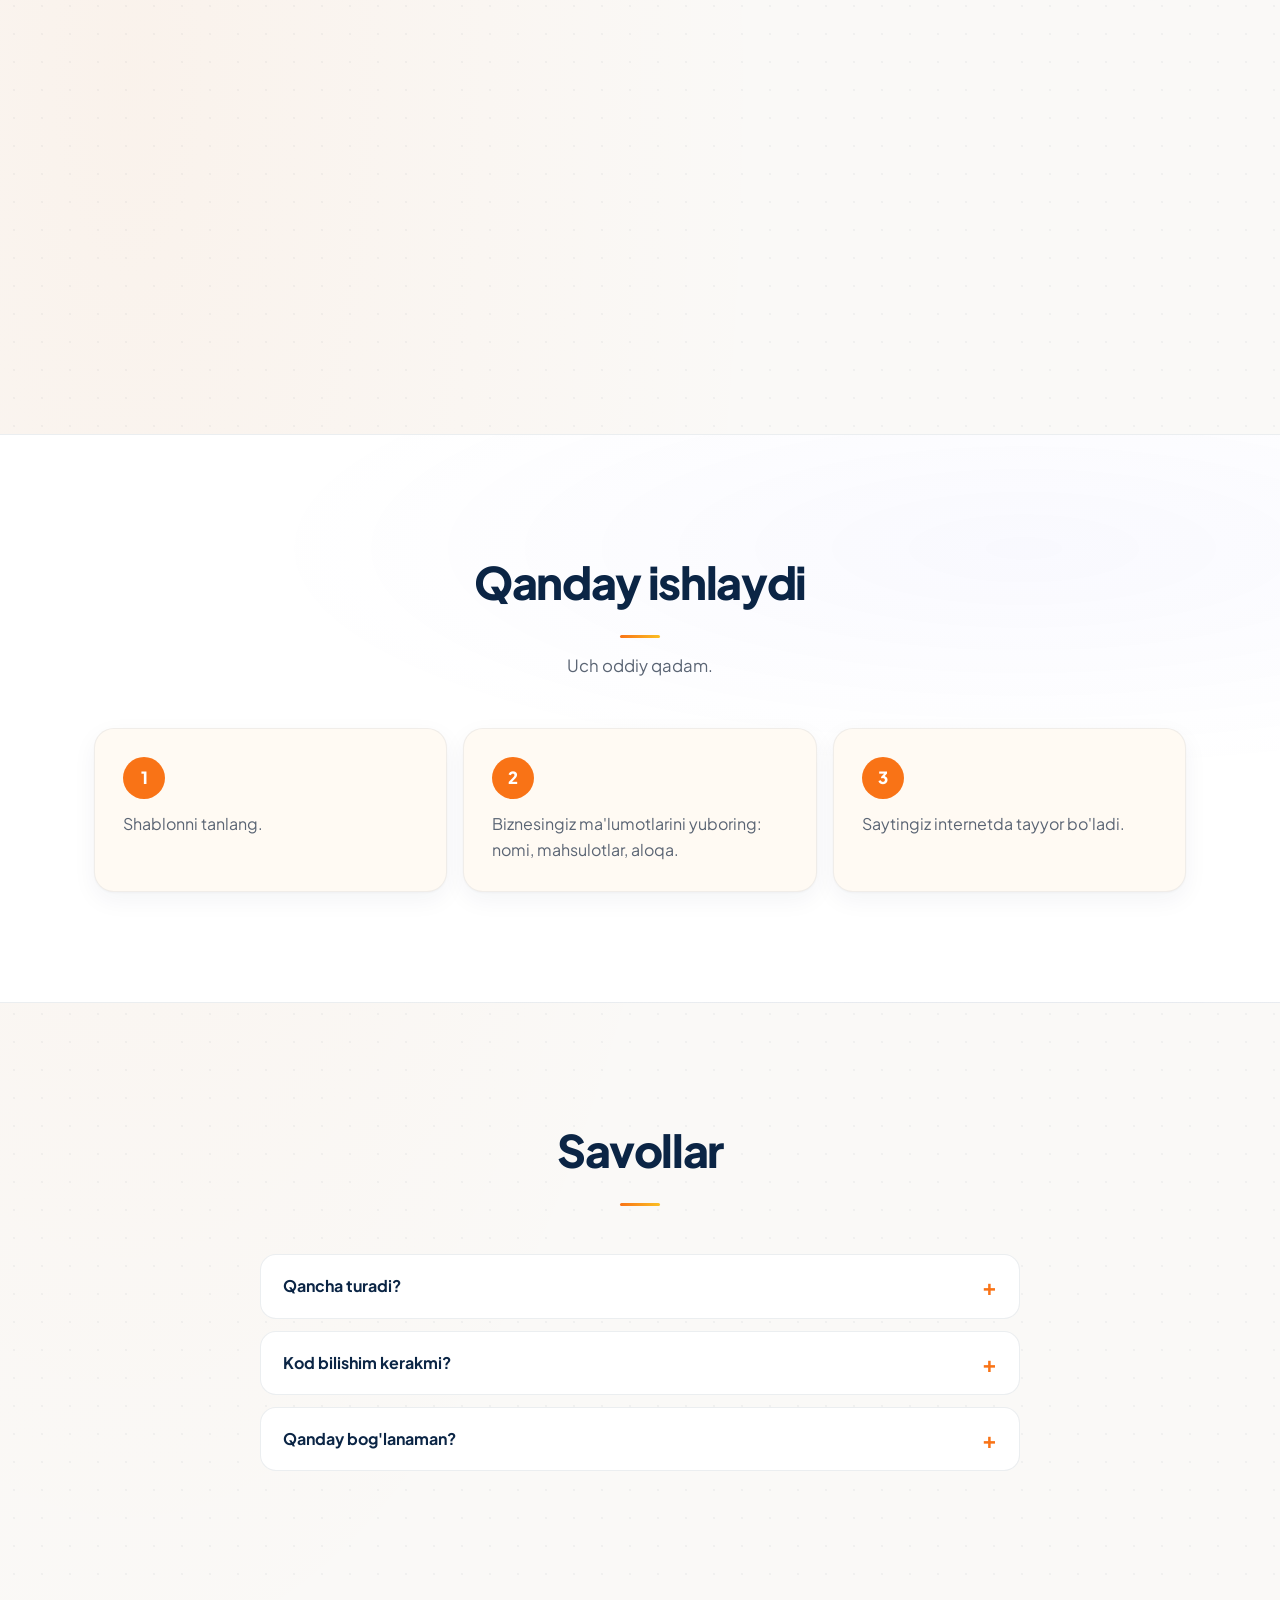
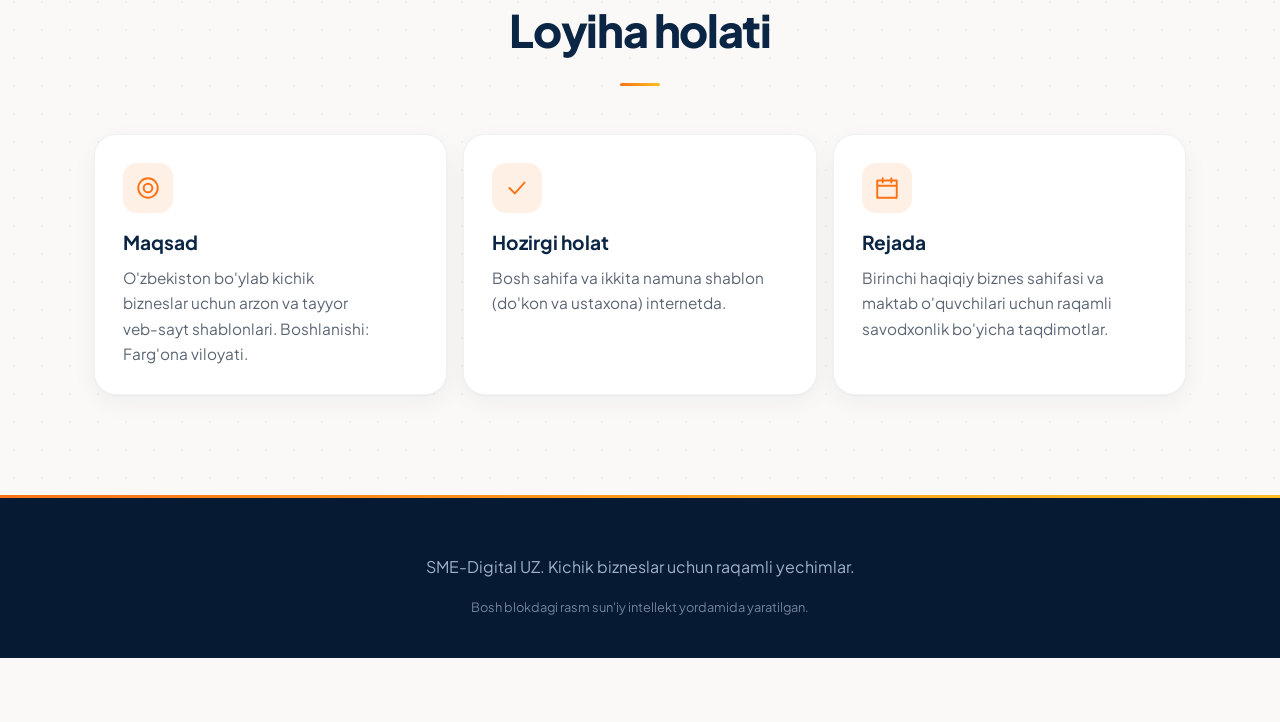
==== commit 050528c2: "Add files via upload" ====
--- a/index.html
+++ b/index.html
@@ -37,6 +37,13 @@
   .stat b{display:block;font-size:clamp(2rem,5vw,3.1rem);font-weight:800;line-height:1.05;background:linear-gradient(90deg,#f97316,#fbbf24);-webkit-background-clip:text;background-clip:text;color:transparent}
   .stat span{display:block;margin-top:8px;color:#cfd9e8;font-size:.95rem}
   @media(min-width:760px){.stats{grid-template-columns:repeat(4,1fr)}.stat+.stat{border-left:1px solid rgba(255,255,255,.14)}}
+    #top .wrap{position:relative;z-index:2}
+  #top .tag{display:inline-block;color:#ffb27a !important;opacity:1 !important;visibility:visible !important}
+  #top h1{color:#fff !important;opacity:1 !important;visibility:visible !important}
+  #top h1 span{color:#f97316 !important;-webkit-text-fill-color:#f97316 !important;background:none !important}
+  #top p{color:#cfd9e8 !important;opacity:1 !important;visibility:visible !important}
+  #top .btn-primary{background:#f97316 !important;color:#0b2545 !important;opacity:1 !important;visibility:visible !important}
+  #top .btn-ghost{color:#fff !important;opacity:1 !important}
   </style>
 </head>
 <body>
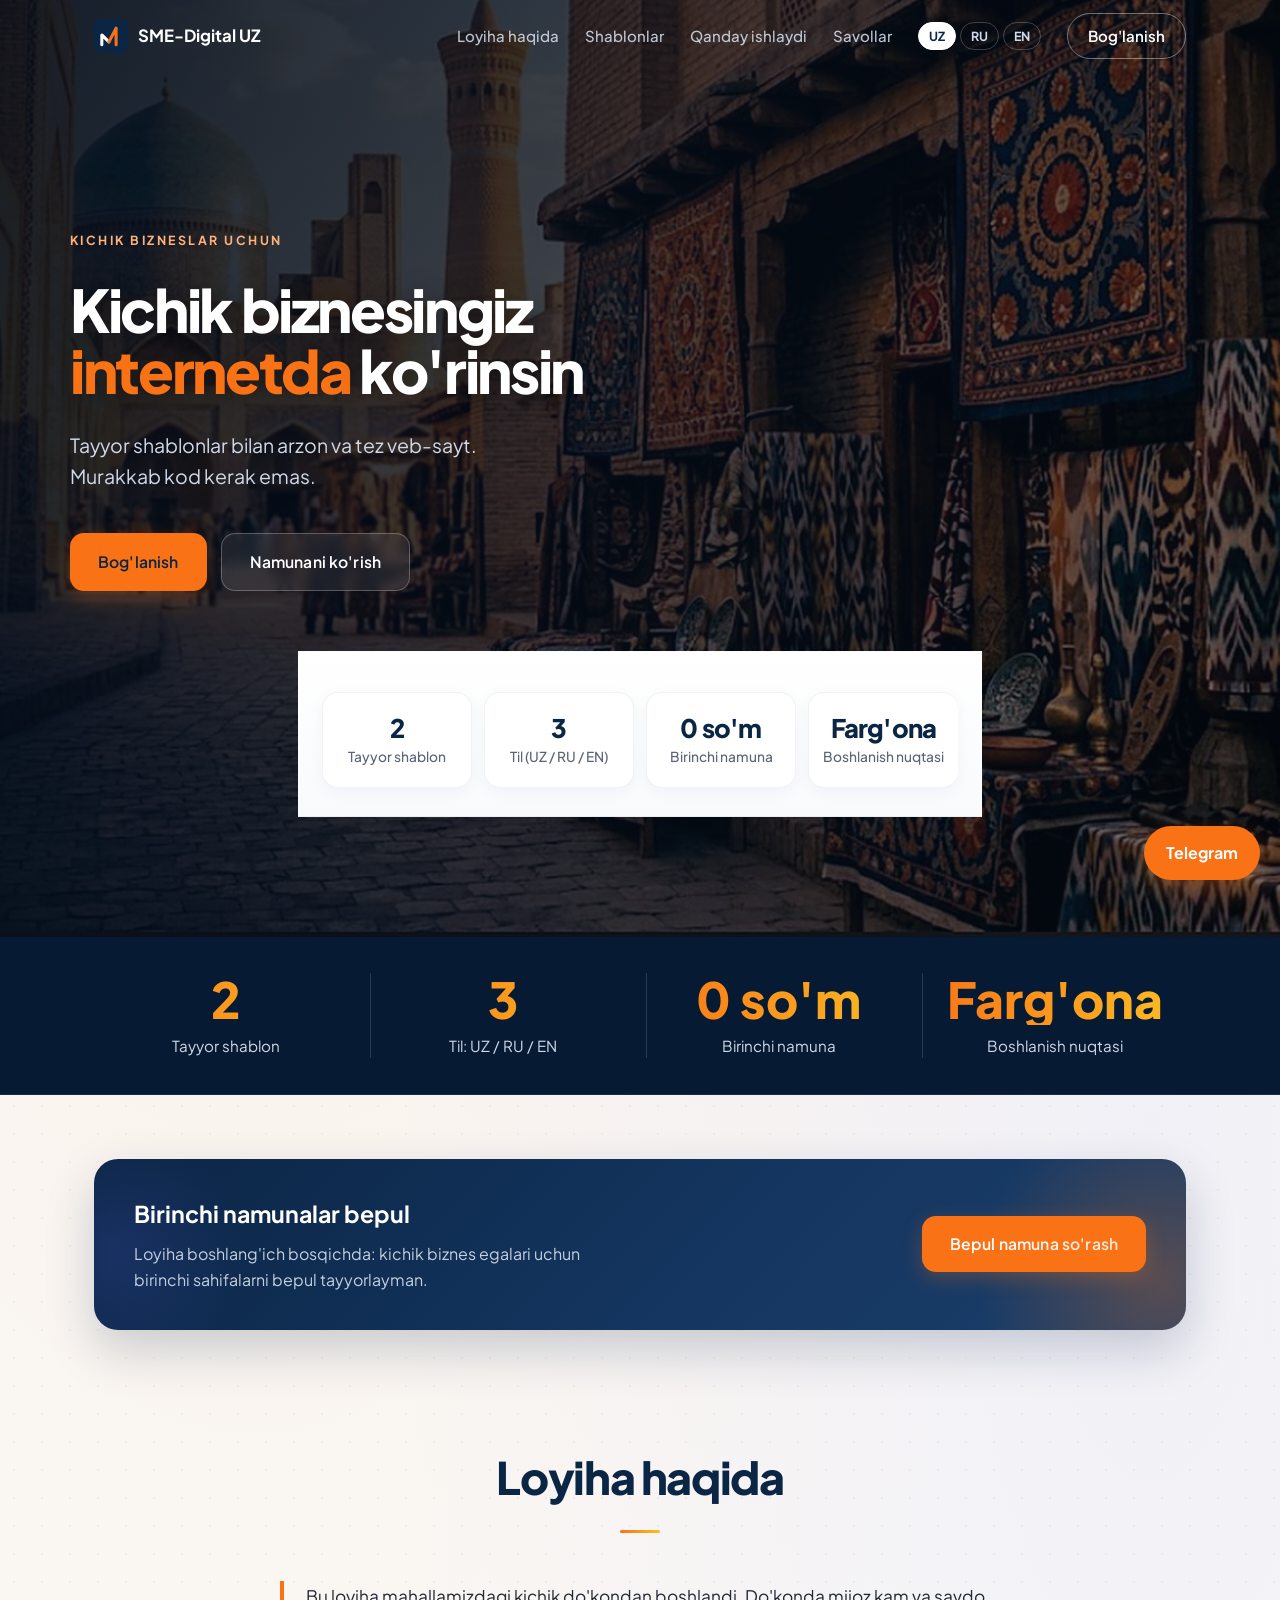
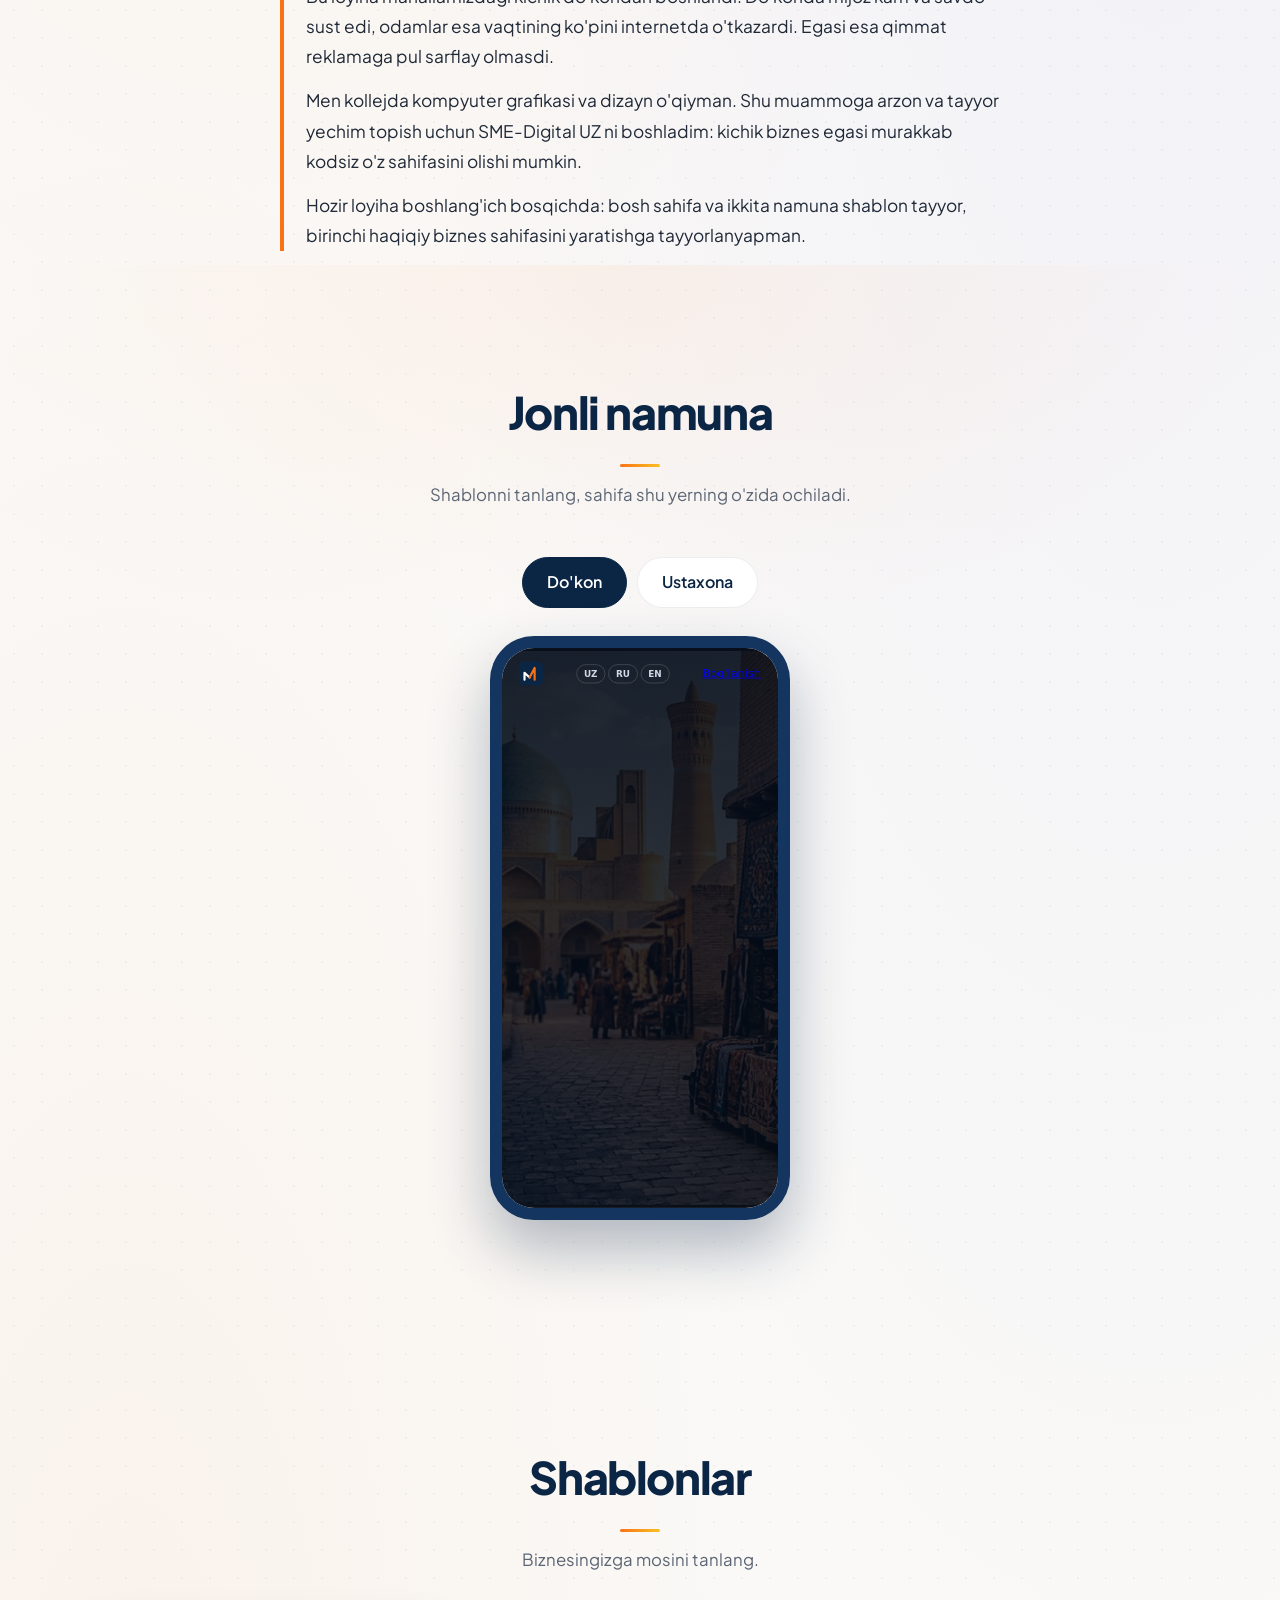
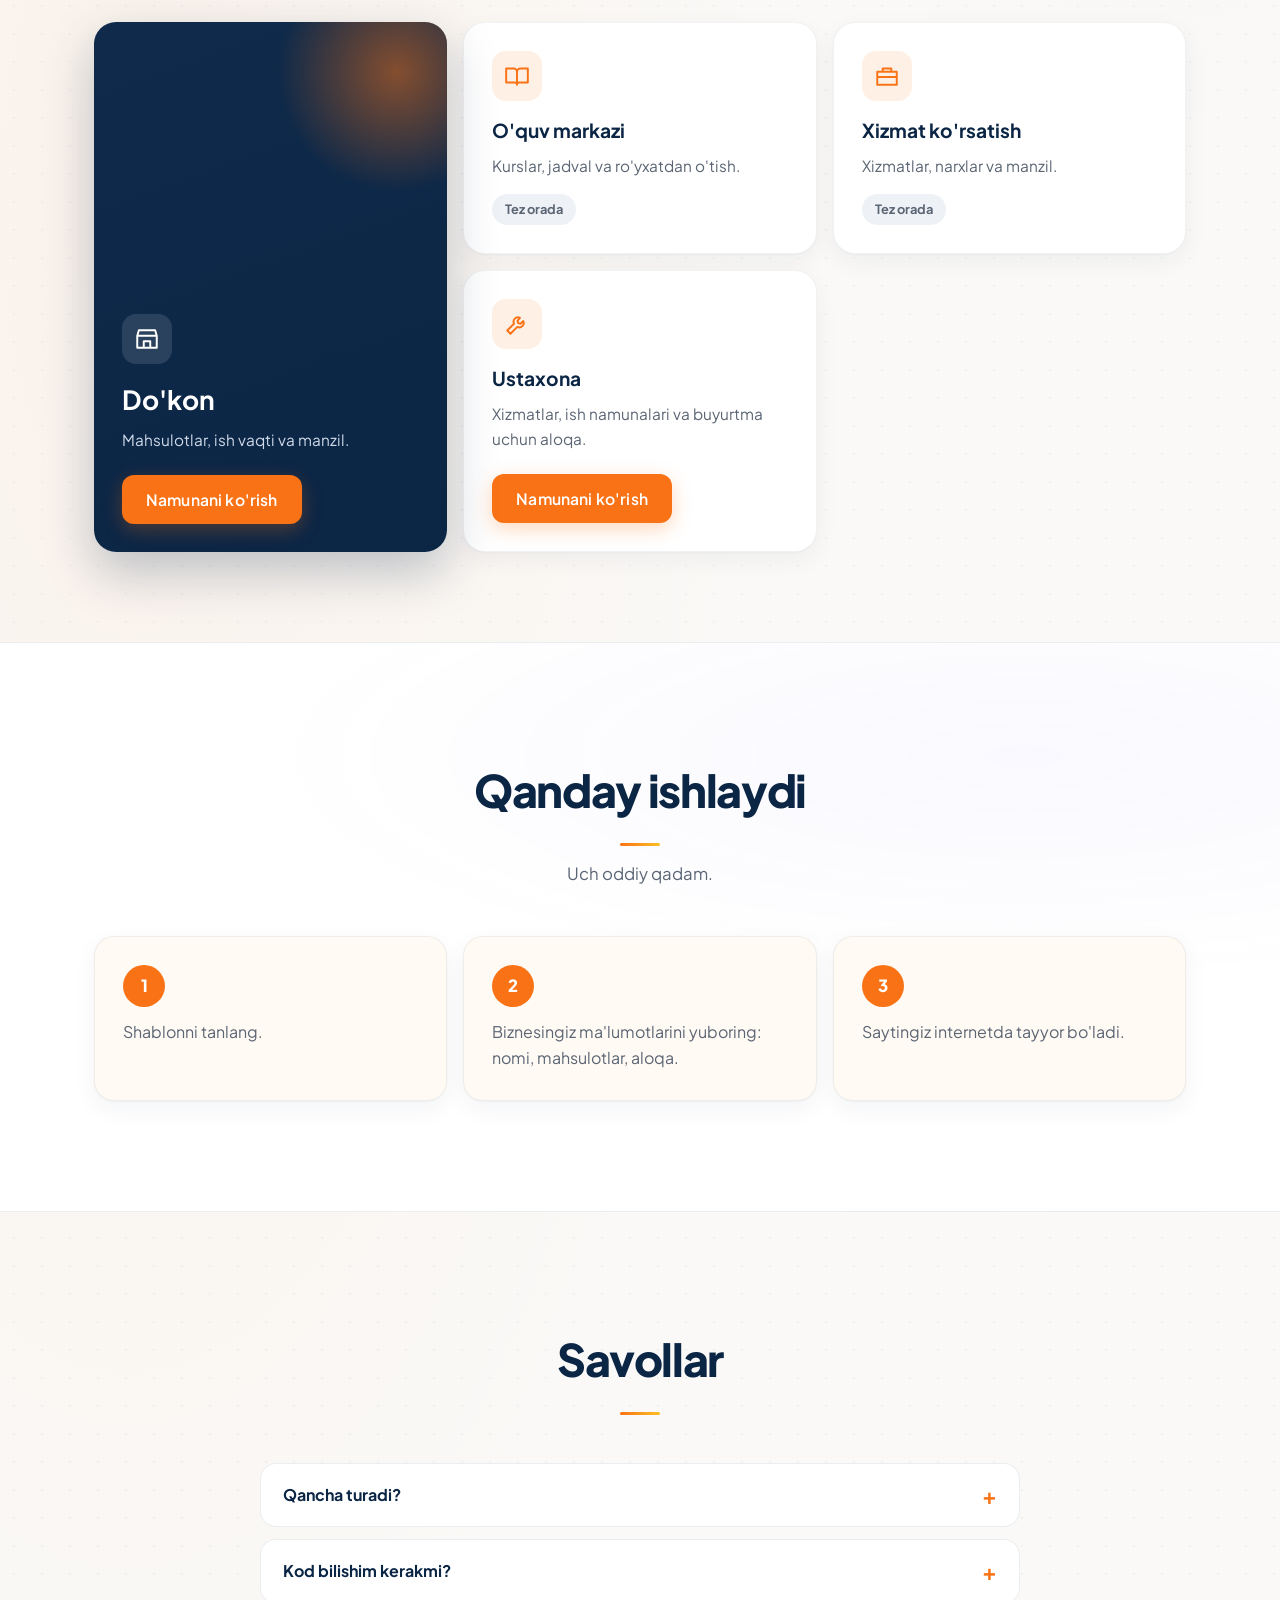
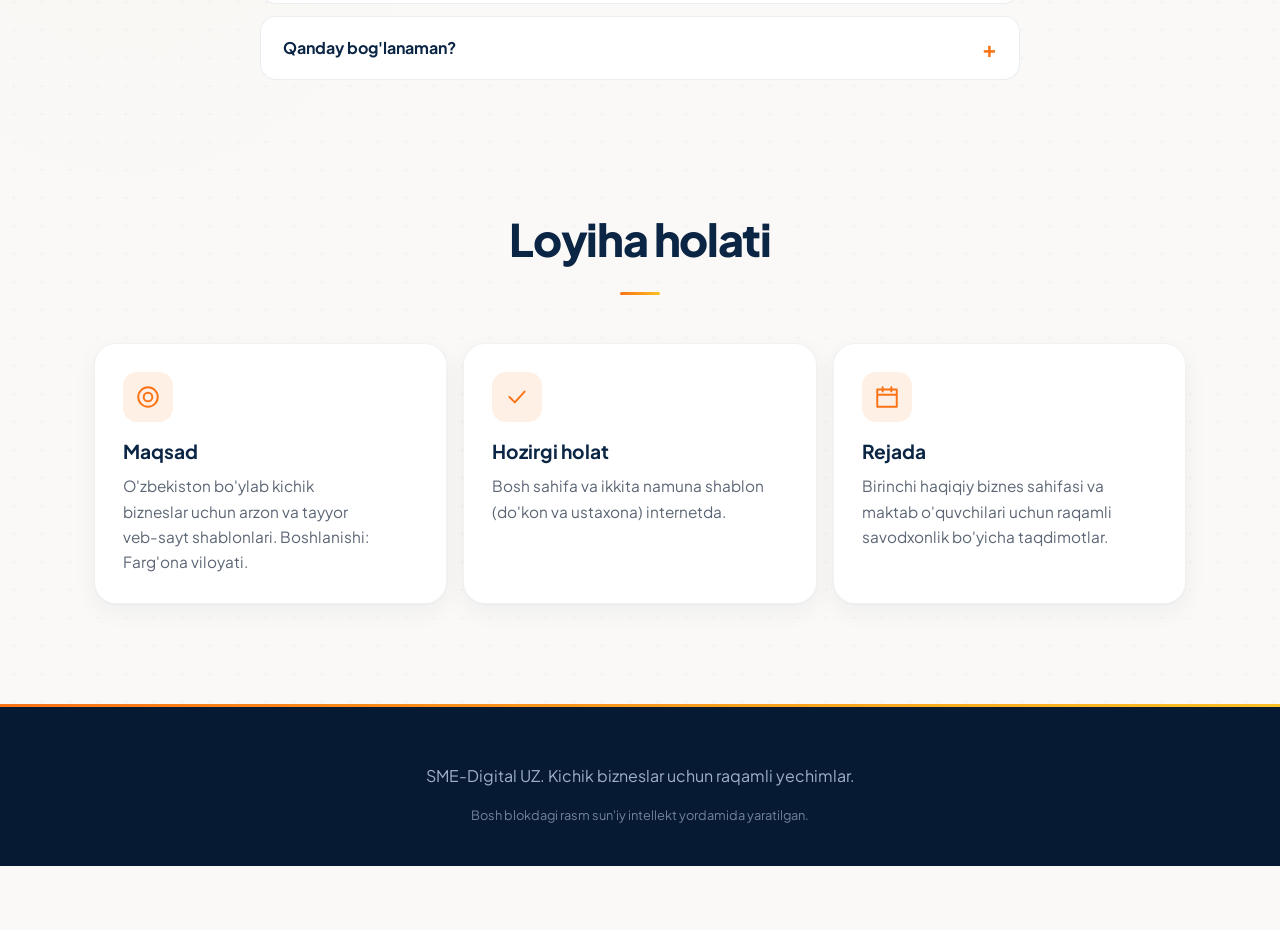
==== commit b3904b1c: "Add files via upload" ====
--- a/index.html
+++ b/index.html
@@ -65,17 +65,47 @@
     </div>
   </nav>
 
-  <header class="hero" id="top">
-    <div class="wrap">
-      <span class="tag" data-i18n="tag">Kichik bizneslar uchun</span>
-      <h1 data-i18n-html="h1">Kichik biznesingiz <span>internetda</span> ko'rinsin</h1>
-      <p data-i18n="hero_p">Tayyor shablonlar bilan arzon va tez veb-sayt. Murakkab kod kerak emas.</p>
+ <header class="hero" id="top">
+  <div class="wrap hero-inner">
+    <div class="hero-content">
+      <span class="tag" data-i18n="tag">KICHIK BIZNESLAR UCHUN</span>
+      <h1 data-i18n-html="h1">
+        Kichik biznesingiz<br>
+        <span>internetda</span> ko'rinsin
+      </h1>
+      <p data-i18n="hero_p">
+        Tayyor shablonlar bilan arzon va tez veb-sayt.<br>
+        Murakkab kod kerak emas.
+      </p>
       <div class="cta">
         <a class="btn btn-primary" href="https://t.me/sotvoldiyev_abduhalim" data-i18n="nav_contact">Bog'lanish</a>
         <a class="btn btn-ghost" href="dokon.html" data-i18n="sample">Namunani ko'rish</a>
       </div>
     </div>
-  </header>
+  </div>
+
+  <!-- Trust strip (hero ichida) -->
+  <div class="trust">
+    <div class="wrap trust-inner">
+      <div class="trust-item">
+        <strong>2</strong>
+        <span data-i18n="trust_1">Tayyor shablon</span>
+      </div>
+      <div class="trust-item">
+        <strong>3</strong>
+        <span data-i18n="trust_2">Til (UZ / RU / EN)</span>
+      </div>
+      <div class="trust-item">
+        <strong>0 so'm</strong>
+        <span data-i18n="trust_3">Birinchi namuna</span>
+      </div>
+      <div class="trust-item">
+        <strong>Farg'ona</strong>
+        <span data-i18n="trust_4">Boshlanish nuqtasi</span>
+      </div>
+    </div>
+  </div>
+</header>
 
   <div class="statband">
     <div class="wrap">
--- a/styles.css
+++ b/styles.css
@@ -192,7 +192,8 @@
   position: relative;
   min-height: 100vh;
   display: flex;
-  align-items: center;
+  flex-direction: column;
+  justify-content: space-between;
   color: #fff;
   background: #050d1a;
   overflow: hidden;
@@ -215,7 +216,10 @@
   position: relative;
   z-index: 2;
   width: 100%;
-  padding: 120px 0 100px;
+  padding: 120px 0 60px;
+  flex: 1;
+  display: flex;
+  align-items: center;
 }
 
 .hero-content {
@@ -262,6 +266,97 @@
   gap: 14px;
   flex-wrap: wrap;
   justify-content: flex-start;
+}
+
+/* ========== TRUST (hero pastida) ========== */
+.trust {
+  position: relative;
+  z-index: 3;
+  padding: 22px 0;
+  background: rgba(5, 13, 26, 0.72);
+  backdrop-filter: blur(14px);
+  -webkit-backdrop-filter: blur(14px);
+  border-top: 1px solid rgba(255, 255, 255, 0.08);
+}
+
+.trust-inner {
+  display: grid;
+  grid-template-columns: repeat(4, 1fr);
+  gap: 0;
+  align-items: center;
+}
+
+.trust-item {
+  text-align: center;
+  padding: 8px 16px;
+  border-right: 1px solid rgba(255, 255, 255, 0.1);
+}
+
+.trust-item:last-child {
+  border-right: none;
+}
+
+.trust-item strong {
+  display: block;
+  font-size: 1.55rem;
+  font-weight: 800;
+  color: #f97316;
+  letter-spacing: -0.03em;
+  margin-bottom: 4px;
+  line-height: 1.15;
+}
+
+.trust-item span {
+  display: block;
+  font-size: 0.82rem;
+  color: rgba(255, 255, 255, 0.7);
+  font-weight: 500;
+  line-height: 1.35;
+}
+
+/* Feats */
+.feats {
+  margin-top: 48px !important;
+  position: relative;
+  z-index: 5;
+}
+
+/* Mobil */
+@media (max-width: 899px) {
+  .hero::before {
+    background:
+      linear-gradient(180deg,
+        rgba(5, 13, 26, 0.9) 0%,
+        rgba(5, 13, 26, 0.78) 100%),
+      url("hero2.jpg") center / cover no-repeat;
+  }
+}
+
+@media (max-width: 640px) {
+  .hero-inner {
+    padding: 100px 0 40px;
+  }
+  .hero h1 {
+    font-size: clamp(2.5rem, 9vw, 3.4rem);
+  }
+  .hero p {
+    font-size: 1.1rem;
+  }
+  .trust-inner {
+    grid-template-columns: repeat(2, 1fr);
+  }
+  .trust-item {
+    border-right: none;
+    border-bottom: 1px solid rgba(255, 255, 255, 0.08);
+    padding: 14px 10px;
+  }
+  .trust-item:nth-child(3),
+  .trust-item:nth-child(4) {
+    border-bottom: none;
+  }
+  .trust-item strong {
+    font-size: 1.3rem;
+  }
 }
 
 /* ========== BUTTONS ========== */
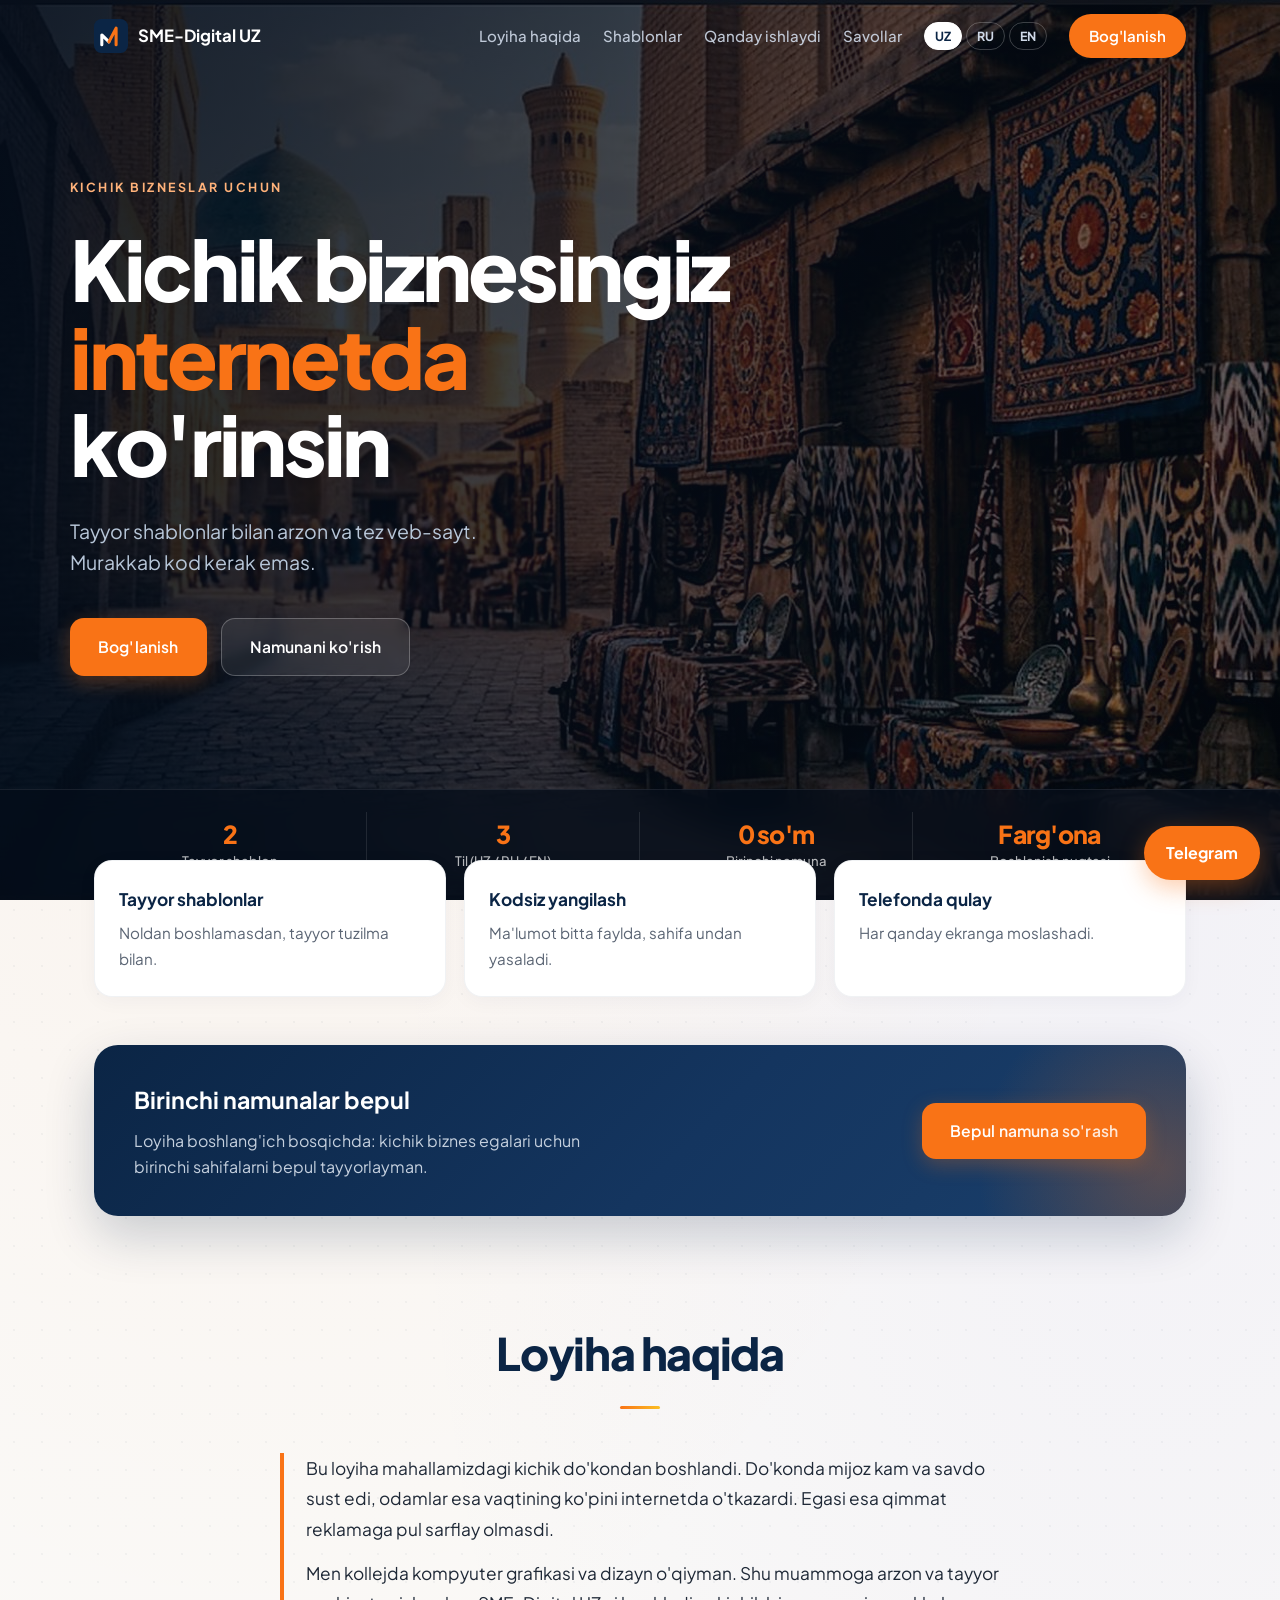
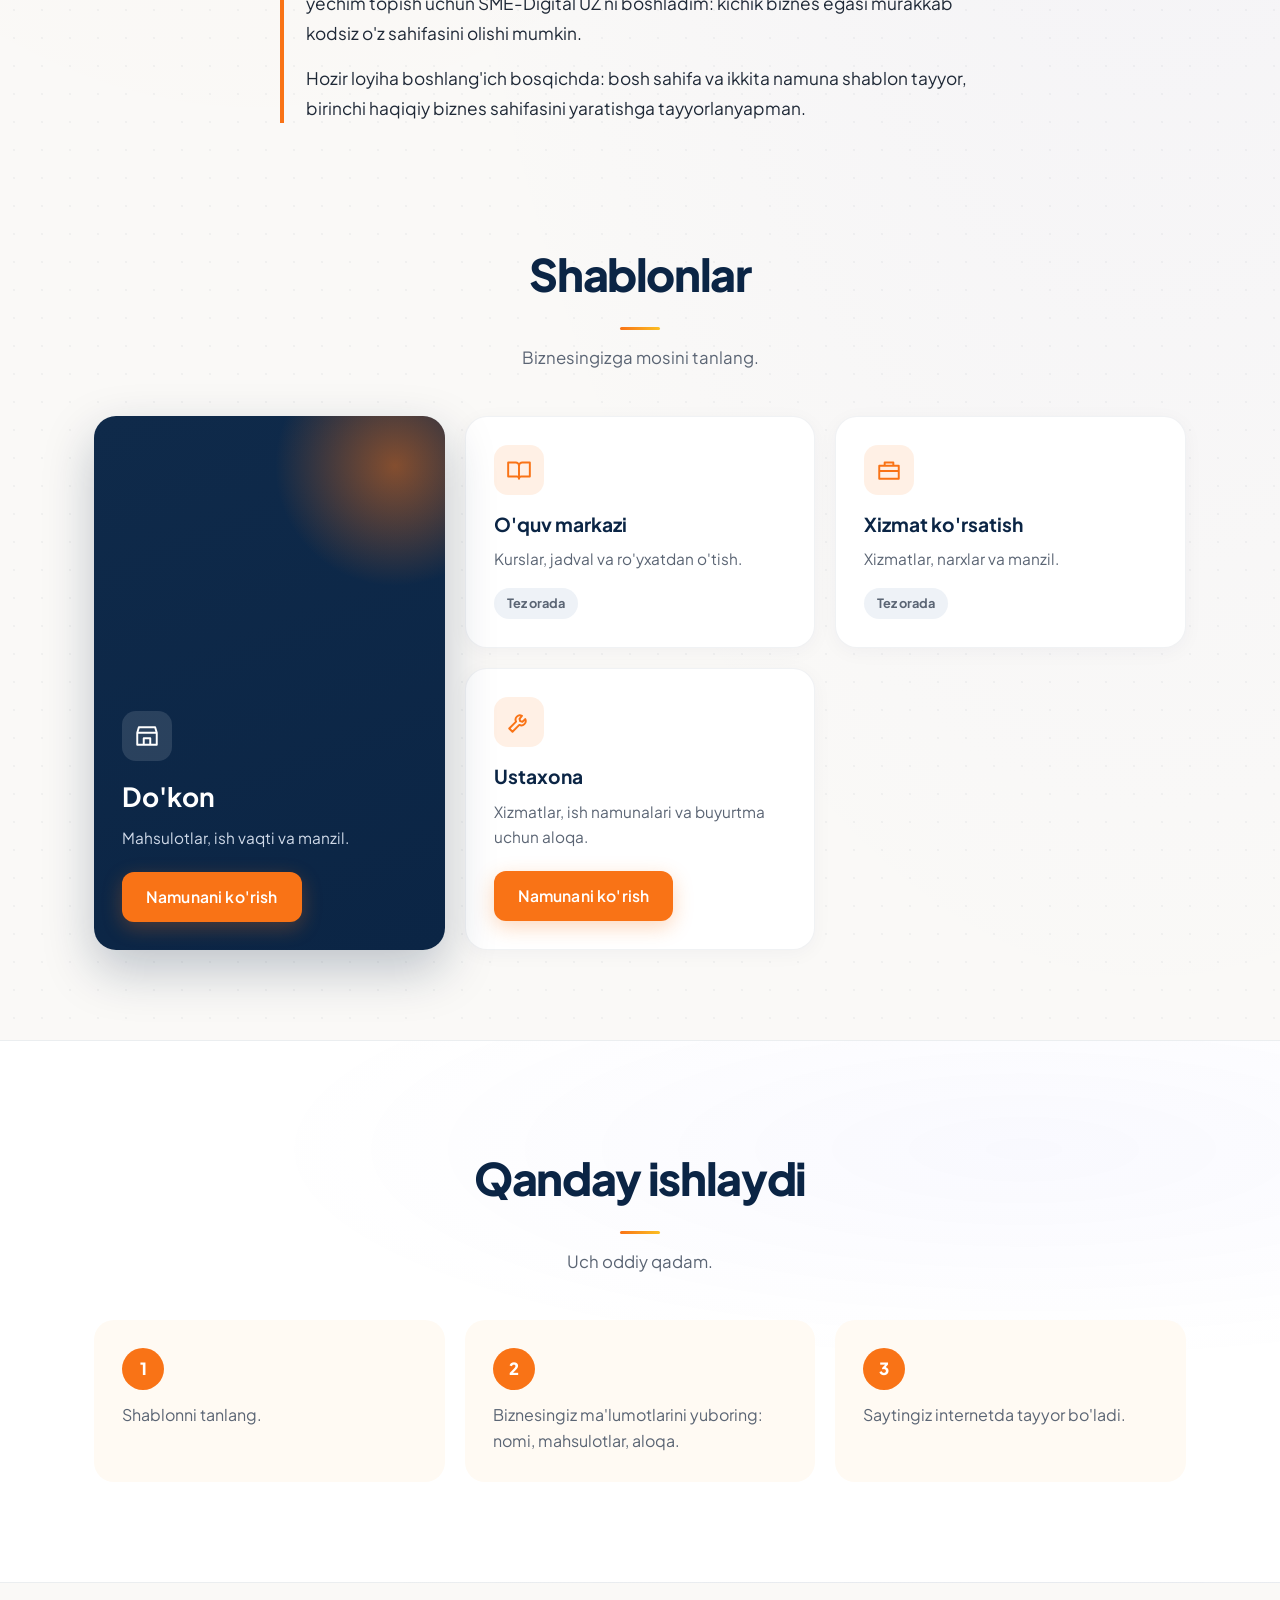
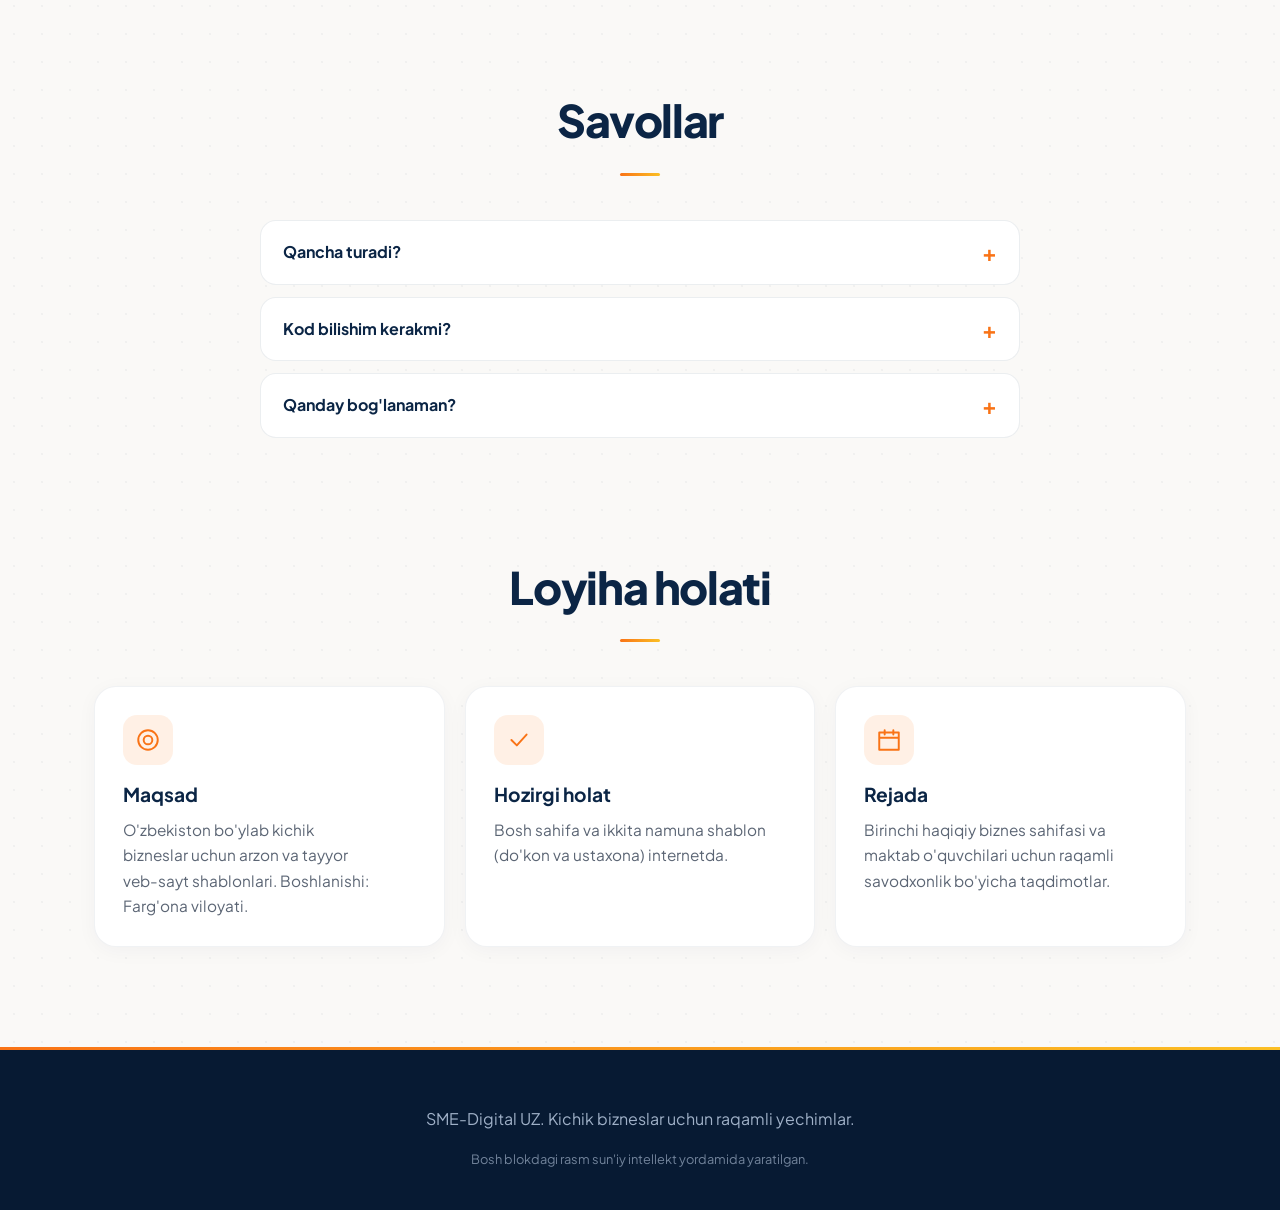
==== commit 06ebeee6: "Add files via upload" ====
--- a/index.html
+++ b/index.html
@@ -15,36 +15,6 @@
   <link href="https://fonts.googleapis.com/css2?family=Plus+Jakarta+Sans:wght@400;600;700;800&display=swap" rel="stylesheet">
   <link rel="stylesheet" href="styles.css">
   <script>document.documentElement.classList.add('js')</script>
-  <style>
-  .steps,.bento,.grid{display:grid;gap:16px;grid-template-columns:1fr}
-  @media(min-width:640px){.steps,.grid{grid-template-columns:repeat(3,1fr)}}
-  @media(min-width:760px){.bento{grid-template-columns:repeat(3,1fr)}.tile.big{grid-row:span 2}}
-  .small{margin:10px 0 0;font-size:.8rem;opacity:.7}
-  .about{max-width:720px;margin:0 auto;text-align:left;font-size:1.08rem;line-height:1.75;border-left:4px solid var(--orange);padding-left:22px}
-  .about p{margin:0 0 14px;color:var(--text)}
-  .nav:not(.scrolled){background:transparent;border-bottom-color:transparent;-webkit-backdrop-filter:none;backdrop-filter:none}
-  #top.hero{margin-top:-64px;padding:170px 0 120px;min-height:88vh;display:flex;align-items:center;text-align:left;background:linear-gradient(90deg,rgba(7,26,51,.98) 0%,rgba(7,26,51,.90) 30%,rgba(7,26,51,.30) 52%,rgba(7,26,51,0) 70%),url("hero2.jpg") right -8vw center/auto 100% no-repeat,var(--navy)}
-  #top.hero .wrap{width:100%}
-  #top.hero h1{max-width:540px;margin-left:0;margin-right:0;font-size:clamp(2.3rem,4.6vw,4.2rem);text-shadow:0 2px 24px rgba(0,0,0,.35)}
-  #top.hero p{max-width:460px;margin-left:0;margin-right:0}
-  #top .cta{justify-content:flex-start}
-  #top .btn{border-radius:14px}
-  .menu .pill{background:transparent;color:#fff;border:1px solid rgba(255,255,255,.4)}
-  .nav.scrolled .menu .pill{background:var(--orange);color:var(--navy);border-color:var(--orange)}
-  @media(max-width:999px){#top.hero{background:linear-gradient(180deg,rgba(7,26,51,.85),rgba(7,26,51,.62)),url("hero2.jpg") center/cover no-repeat,var(--navy)}#top.hero h1{max-width:none}}
-  .statband{background:var(--ink);padding:36px 0;border-bottom:1px solid rgba(255,255,255,.08)}
-  .stats{display:grid;grid-template-columns:repeat(2,1fr);gap:26px 12px;text-align:center}
-  .stat b{display:block;font-size:clamp(2rem,5vw,3.1rem);font-weight:800;line-height:1.05;background:linear-gradient(90deg,#f97316,#fbbf24);-webkit-background-clip:text;background-clip:text;color:transparent}
-  .stat span{display:block;margin-top:8px;color:#cfd9e8;font-size:.95rem}
-  @media(min-width:760px){.stats{grid-template-columns:repeat(4,1fr)}.stat+.stat{border-left:1px solid rgba(255,255,255,.14)}}
-    #top .wrap{position:relative;z-index:2}
-  #top .tag{display:inline-block;color:#ffb27a !important;opacity:1 !important;visibility:visible !important}
-  #top h1{color:#fff !important;opacity:1 !important;visibility:visible !important}
-  #top h1 span{color:#f97316 !important;-webkit-text-fill-color:#f97316 !important;background:none !important}
-  #top p{color:#cfd9e8 !important;opacity:1 !important;visibility:visible !important}
-  #top .btn-primary{background:#f97316 !important;color:#0b2545 !important;opacity:1 !important;visibility:visible !important}
-  #top .btn-ghost{color:#fff !important;opacity:1 !important}
-  </style>
 </head>
 <body>
   <nav class="nav">
@@ -65,61 +35,64 @@
     </div>
   </nav>
 
- <header class="hero" id="top">
-  <div class="wrap hero-inner">
-    <div class="hero-content">
-      <span class="tag" data-i18n="tag">KICHIK BIZNESLAR UCHUN</span>
-      <h1 data-i18n-html="h1">
-        Kichik biznesingiz<br>
-        <span>internetda</span> ko'rinsin
-      </h1>
-      <p data-i18n="hero_p">
-        Tayyor shablonlar bilan arzon va tez veb-sayt.<br>
-        Murakkab kod kerak emas.
-      </p>
-      <div class="cta">
-        <a class="btn btn-primary" href="https://t.me/sotvoldiyev_abduhalim" data-i18n="nav_contact">Bog'lanish</a>
-        <a class="btn btn-ghost" href="dokon.html" data-i18n="sample">Namunani ko'rish</a>
-      </div>
-    </div>
-  </div>
-
-  <!-- Trust strip (hero ichida) -->
-  <div class="trust">
-    <div class="wrap trust-inner">
-      <div class="trust-item">
-        <strong>2</strong>
-        <span data-i18n="trust_1">Tayyor shablon</span>
-      </div>
-      <div class="trust-item">
-        <strong>3</strong>
-        <span data-i18n="trust_2">Til (UZ / RU / EN)</span>
-      </div>
-      <div class="trust-item">
-        <strong>0 so'm</strong>
-        <span data-i18n="trust_3">Birinchi namuna</span>
-      </div>
-      <div class="trust-item">
-        <strong>Farg'ona</strong>
-        <span data-i18n="trust_4">Boshlanish nuqtasi</span>
-      </div>
-    </div>
-  </div>
-</header>
-
-  <div class="statband">
-    <div class="wrap">
-      <div class="stats reveal">
-        <div class="stat"><b>2</b><span data-i18n="st1">Tayyor shablon</span></div>
-        <div class="stat"><b>3</b><span data-i18n="st2">Til: UZ / RU / EN</span></div>
-        <div class="stat"><b>0 so'm</b><span data-i18n="st3">Birinchi namuna</span></div>
-        <div class="stat"><b data-i18n="st4n">Farg'ona</b><span data-i18n="st4">Boshlanish nuqtasi</span></div>
-      </div>
-    </div>
-  </div>
+  <header class="hero" id="top">
+    <div class="wrap hero-inner">
+      <div class="hero-content">
+        <span class="tag" data-i18n="tag">KICHIK BIZNESLAR UCHUN</span>
+        <h1 data-i18n-html="h1">
+          Kichik biznesingiz<br>
+          <span>internetda</span> ko'rinsin
+        </h1>
+        <p data-i18n="hero_p">
+          Tayyor shablonlar bilan arzon va tez veb-sayt.<br>
+          Murakkab kod kerak emas.
+        </p>
+        <div class="cta">
+          <a class="btn btn-primary" href="https://t.me/sotvoldiyev_abduhalim" data-i18n="nav_contact">Bog'lanish</a>
+          <a class="btn btn-ghost" href="dokon.html" data-i18n="sample">Namunani ko'rish</a>
+        </div>
+      </div>
+    </div>
+
+    <div class="trust">
+      <div class="wrap trust-inner">
+        <div class="trust-item">
+          <strong>2</strong>
+          <span data-i18n="trust_1">Tayyor shablon</span>
+        </div>
+        <div class="trust-item">
+          <strong>3</strong>
+          <span data-i18n="trust_2">Til (UZ / RU / EN)</span>
+        </div>
+        <div class="trust-item">
+          <strong>0 so'm</strong>
+          <span data-i18n="trust_3">Birinchi namuna</span>
+        </div>
+        <div class="trust-item">
+          <strong>Farg'ona</strong>
+          <span data-i18n="trust_4">Boshlanish nuqtasi</span>
+        </div>
+      </div>
+    </div>
+  </header>
 
   <main>
     <div class="wrap">
+      <div class="feats reveal">
+        <div class="feat">
+          <b data-i18n="f1_h">Tayyor shablonlar</b>
+          <span data-i18n="f1_p">Noldan boshlamasdan, tayyor tuzilma bilan.</span>
+        </div>
+        <div class="feat">
+          <b data-i18n="f2_h">Kodsiz yangilash</b>
+          <span data-i18n="f2_p">Ma'lumot bitta faylda, sahifa undan yasaladi.</span>
+        </div>
+        <div class="feat">
+          <b data-i18n="f3_h">Telefonda qulay</b>
+          <span data-i18n="f3_p">Har qanday ekranga moslashadi.</span>
+        </div>
+      </div>
+
       <div class="offer reveal">
         <div>
           <h3 data-i18n="offer_h">Birinchi namunalar bepul</h3>
@@ -136,19 +109,6 @@
           <p data-i18n="about_1">Bu loyiha mahallamizdagi kichik do'kondan boshlandi. Do'konda mijoz kam va savdo sust edi, odamlar esa vaqtining ko'pini internetda o'tkazardi. Egasi esa qimmat reklamaga pul sarflay olmasdi.</p>
           <p data-i18n="about_2">Men kollejda kompyuter grafikasi va dizayn o'qiyman. Shu muammoga arzon va tayyor yechim topish uchun SME-Digital UZ ni boshladim: kichik biznes egasi murakkab kodsiz o'z sahifasini olishi mumkin.</p>
           <p data-i18n="about_3">Hozir loyiha boshlang'ich bosqichda: bosh sahifa va ikkita namuna shablon tayyor, birinchi haqiqiy biznes sahifasini yaratishga tayyorlanyapman.</p>
-        </div>
-      </div>
-    </section>
-
-    <section id="jonli">
-      <div class="wrap">
-        <div class="head reveal"><h2 data-i18n="live_h">Jonli namuna</h2><p data-i18n="live_p">Shablonni tanlang, sahifa shu yerning o'zida ochiladi.</p></div>
-        <div class="live reveal">
-          <div class="tabs">
-            <button type="button" class="tab on" data-src="dokon.html?biznes=dokon" data-i18n="shop_h">Do'kon</button>
-            <button type="button" class="tab" data-src="dokon.html?biznes=ustaxona" data-i18n="wk_h">Ustaxona</button>
-          </div>
-          <div class="device"><div class="screen"><iframe id="preview" src="dokon.html?biznes=dokon" title="Jonli namuna" loading="lazy"></iframe></div></div>
         </div>
       </div>
     </section>
@@ -253,12 +213,6 @@
     window.addEventListener('scroll', function () {
       document.querySelector('.nav').classList.toggle('scrolled', window.scrollY > 20);
     }, { passive: true });
-    document.querySelectorAll('.tab').forEach(function (t) {
-      t.addEventListener('click', function () {
-        document.getElementById('preview').src = t.getAttribute('data-src');
-        document.querySelectorAll('.tab').forEach(function (x) { x.classList.toggle('on', x === t); });
-      });
-    });
   </script>
   <script src="lang.js"></script>
 </body>
--- a/styles.css
+++ b/styles.css
@@ -27,9 +27,8 @@
   text-align: center;
   -webkit-font-smoothing: antialiased;
   background:
-    radial-gradient(ellipse 80% 50% at 20% -10%, rgba(249, 115, 22, 0.09), transparent),
-    radial-gradient(ellipse 60% 40% at 90% 20%, rgba(99, 102, 241, 0.06), transparent),
-    radial-gradient(ellipse 50% 30% at 10% 60%, rgba(249, 115, 22, 0.05), transparent),
+    radial-gradient(ellipse 80% 50% at 20% -10%, rgba(249, 115, 22, 0.08), transparent),
+    radial-gradient(ellipse 60% 40% at 90% 20%, rgba(99, 102, 241, 0.05), transparent),
     radial-gradient(rgba(11, 37, 69, 0.04) 1px, transparent 1px) 0 0 / 28px 28px,
     #faf9f7;
 }
@@ -127,7 +126,7 @@
 .menu {
   display: flex;
   align-items: center;
-  gap: 26px;
+  gap: 22px;
 }
 
 .menu a {
@@ -312,51 +311,6 @@
   color: rgba(255, 255, 255, 0.7);
   font-weight: 500;
   line-height: 1.35;
-}
-
-/* Feats */
-.feats {
-  margin-top: 48px !important;
-  position: relative;
-  z-index: 5;
-}
-
-/* Mobil */
-@media (max-width: 899px) {
-  .hero::before {
-    background:
-      linear-gradient(180deg,
-        rgba(5, 13, 26, 0.9) 0%,
-        rgba(5, 13, 26, 0.78) 100%),
-      url("hero2.jpg") center / cover no-repeat;
-  }
-}
-
-@media (max-width: 640px) {
-  .hero-inner {
-    padding: 100px 0 40px;
-  }
-  .hero h1 {
-    font-size: clamp(2.5rem, 9vw, 3.4rem);
-  }
-  .hero p {
-    font-size: 1.1rem;
-  }
-  .trust-inner {
-    grid-template-columns: repeat(2, 1fr);
-  }
-  .trust-item {
-    border-right: none;
-    border-bottom: 1px solid rgba(255, 255, 255, 0.08);
-    padding: 14px 10px;
-  }
-  .trust-item:nth-child(3),
-  .trust-item:nth-child(4) {
-    border-bottom: none;
-  }
-  .trust-item strong {
-    font-size: 1.3rem;
-  }
 }
 
 /* ========== BUTTONS ========== */
@@ -402,11 +356,11 @@
 /* ========== SECTIONS ========== */
 section {
   position: relative;
-  padding: 110px 0 0;
+  padding: 100px 0 0;
 }
 
 .head {
-  margin-bottom: 48px;
+  margin-bottom: 44px;
 }
 
 .head h2 {
@@ -433,54 +387,35 @@
 }
 
 /* ========== FEATURES ========== */
-.feats,
-.steps,
-.bento,
-.grid {
+.feats {
   display: grid;
-  gap: 20px;
+  gap: 18px;
   grid-template-columns: 1fr;
-}
-
-.feats {
-  margin-top: -56px;
+  margin-top: -40px;
   position: relative;
   z-index: 5;
 }
 
-.feat,
-.step,
-.tile,
-.card {
+.feat {
   background: #fff;
   border: 1px solid rgba(11, 37, 69, 0.06);
-  box-shadow:
-    0 1px 2px rgba(11, 37, 69, 0.03),
-    0 8px 24px rgba(11, 37, 69, 0.05);
-  transition: all 0.35s cubic-bezier(0.4, 0, 0.2, 1);
-}
-
-.feat {
-  border-radius: 20px;
-  padding: 26px;
+  border-radius: 18px;
+  padding: 24px;
   text-align: left;
-}
-
-.feat:hover,
-.tile:hover,
-.card:hover {
-  transform: translateY(-8px);
-  box-shadow:
-    0 12px 32px rgba(11, 37, 69, 0.1),
-    0 4px 12px rgba(249, 115, 22, 0.06);
-  border-color: rgba(249, 115, 22, 0.18);
+  box-shadow: var(--shadow-sm);
+  transition: all 0.3s ease;
+}
+
+.feat:hover {
+  transform: translateY(-4px);
+  box-shadow: var(--shadow-md);
 }
 
 .feat b {
   display: block;
   color: var(--navy);
   font-size: 1.08rem;
-  margin-bottom: 4px;
+  margin-bottom: 6px;
 }
 
 .feat span {
@@ -488,9 +423,9 @@
   font-size: 0.95rem;
 }
 
-/* Offer card */
+/* Offer */
 .offer {
-  margin-top: 64px;
+  margin-top: 48px;
   display: flex;
   flex-wrap: wrap;
   gap: 24px;
@@ -517,17 +452,6 @@
   pointer-events: none;
 }
 
-.offer::after {
-  content: "";
-  position: absolute;
-  bottom: -30%;
-  left: -10%;
-  width: 260px;
-  height: 260px;
-  background: radial-gradient(circle, rgba(99, 102, 241, 0.15) 0%, transparent 70%);
-  pointer-events: none;
-}
-
 .offer h3 {
   margin: 0 0 8px;
   font-size: 1.45rem;
@@ -543,80 +467,50 @@
   z-index: 1;
 }
 
-/* ========== LIVE PREVIEW ========== */
-#jonli {
-  padding-bottom: 110px;
-  background:
-    radial-gradient(ellipse 70% 50% at 50% 0%, rgba(249, 115, 22, 0.06), transparent 70%),
-    transparent;
-}
-
-.live {
+/* About */
+.about {
+  max-width: 720px;
+  margin: 0 auto;
+  text-align: left;
+  font-size: 1.08rem;
+  line-height: 1.75;
+  border-left: 4px solid var(--orange);
+  padding-left: 22px;
+}
+
+.about p {
+  margin: 0 0 14px;
+  color: var(--text);
+}
+
+/* ========== CARDS / TILES ========== */
+.bento,
+.steps,
+.grid {
   display: grid;
-  gap: 28px;
-  justify-items: center;
-}
-
-.tabs {
-  display: flex;
-  gap: 10px;
-}
-
-.tab {
-  font: inherit;
-  font-weight: 600;
-  padding: 11px 24px;
-  border-radius: 999px;
-  border: 1px solid var(--line);
-  background: #fff;
-  color: var(--navy);
-  cursor: pointer;
-  transition: all 0.2s;
-}
-
-.tab:hover {
-  border-color: rgba(249, 115, 22, 0.4);
-}
-
-.tab.on {
-  background: var(--navy);
-  color: #fff;
-  border-color: var(--navy);
-}
-
-.device {
-  width: 300px;
-  padding: 12px;
-  border-radius: 44px;
-  background: #14355f;
-  box-shadow: 0 30px 60px rgba(11, 37, 69, 0.3);
-}
-
-.screen {
-  width: 276px;
-  height: 560px;
-  border-radius: 32px;
-  overflow: hidden;
-  background: #fff;
-}
-
-.screen iframe {
-  width: 390px;
-  height: 791px;
-  border: 0;
-  transform: scale(0.7077);
-  transform-origin: 0 0;
-}
-
-/* ========== CARDS / TILES ========== */
+  gap: 20px;
+  grid-template-columns: 1fr;
+}
+
 .tile,
 .card {
+  background: #fff;
+  border: 1px solid rgba(11, 37, 69, 0.06);
   border-radius: 22px;
   padding: 28px;
   display: flex;
   flex-direction: column;
   align-items: flex-start;
   text-align: left;
+  box-shadow: var(--shadow-sm);
+  transition: all 0.35s cubic-bezier(0.4, 0, 0.2, 1);
+}
+
+.tile:hover,
+.card:hover {
+  transform: translateY(-8px);
+  box-shadow: var(--shadow-lg);
+  border-color: rgba(249, 115, 22, 0.18);
 }
 
 .ic {
@@ -717,7 +611,7 @@
     radial-gradient(ellipse 60% 40% at 80% 20%, rgba(99, 102, 241, 0.04), transparent),
     #fff;
   margin-top: 90px;
-  padding: 110px 0;
+  padding: 100px 0;
   border-top: 1px solid var(--line);
   border-bottom: 1px solid var(--line);
 }
@@ -845,32 +739,6 @@
   box-shadow: 0 12px 28px rgba(249, 115, 22, 0.45);
 }
 
-/* ========== SAMPLE PAGE ========== */
-.back {
-  display: inline-block;
-  margin-top: 8px;
-  color: var(--navy);
-  font-weight: 700;
-}
-
-.info {
-  display: grid;
-  gap: 16px;
-  grid-template-columns: 1fr;
-  max-width: 760px;
-  margin: 0 auto;
-}
-
-.info div {
-  border-radius: 20px;
-  padding: 24px;
-  text-align: left;
-}
-
-.info p {
-  margin: 0;
-}
-
 /* ========== ANIMATIONS ========== */
 .js .reveal {
   opacity: 0;
@@ -889,9 +757,6 @@
   .steps,
   .grid {
     grid-template-columns: repeat(3, 1fr);
-  }
-  .info {
-    grid-template-columns: 1fr 1fr;
   }
 }
 
@@ -922,7 +787,7 @@
     display: none;
   }
   .hero-inner {
-    padding: 100px 0 80px;
+    padding: 100px 0 40px;
   }
   .hero h1 {
     font-size: clamp(2.5rem, 9vw, 3.4rem);
@@ -930,14 +795,32 @@
   .hero p {
     font-size: 1.1rem;
   }
+  .trust-inner {
+    grid-template-columns: repeat(2, 1fr);
+  }
+  .trust-item {
+    border-right: none;
+    border-bottom: 1px solid rgba(255, 255, 255, 0.08);
+    padding: 14px 10px;
+  }
+  .trust-item:nth-child(3),
+  .trust-item:nth-child(4) {
+    border-bottom: none;
+  }
+  .trust-item strong {
+    font-size: 1.3rem;
+  }
   .btn {
     padding: 14px 24px;
   }
   section {
-    padding: 80px 0 0;
+    padding: 72px 0 0;
   }
   #qanday {
-    padding: 80px 0;
+    padding: 72px 0;
+  }
+  .feats {
+    margin-top: 28px;
   }
 }
 
@@ -955,71 +838,4 @@
     opacity: 1;
     transform: none;
   }
-}
-/* ========== TRUST STRIP — diqqat tortadigan ========== */
-.trust {
-  padding: 40px 0 28px;
-  background: linear-gradient(180deg, #fff 0%, #f8fafc 100%);
-  border-bottom: 1px solid var(--line);
-  position: relative;
-  z-index: 6;
-}
-
-.trust-inner {
-  display: grid;
-  grid-template-columns: repeat(4, 1fr);
-  gap: 12px;
-  align-items: stretch;
-}
-
-.trust-item {
-  text-align: center;
-  padding: 20px 14px;
-  background: #fff;
-  border: 1px solid rgba(11, 37, 69, 0.06);
-  border-radius: 16px;
-  box-shadow: 0 4px 16px rgba(11, 37, 69, 0.04);
-  transition: transform 0.25s, box-shadow 0.25s;
-}
-
-.trust-item:hover {
-  transform: translateY(-4px);
-  box-shadow: 0 10px 28px rgba(11, 37, 69, 0.08);
-}
-
-.trust-item strong {
-  display: block;
-  font-size: 1.6rem;
-  font-weight: 800;
-  color: var(--navy);
-  letter-spacing: -0.03em;
-  margin-bottom: 6px;
-  line-height: 1.15;
-}
-
-.trust-item span {
-  display: block;
-  font-size: 0.86rem;
-  color: var(--muted);
-  font-weight: 500;
-  line-height: 1.35;
-}
-
-.feats {
-  margin-top: 32px !important;
-  position: relative;
-  z-index: 5;
-}
-
-@media (max-width: 640px) {
-  .trust-inner {
-    grid-template-columns: repeat(2, 1fr);
-    gap: 12px;
-  }
-  .trust-item {
-    padding: 16px 10px;
-  }
-  .trust-item strong {
-    font-size: 1.35rem;
-  }
 }
